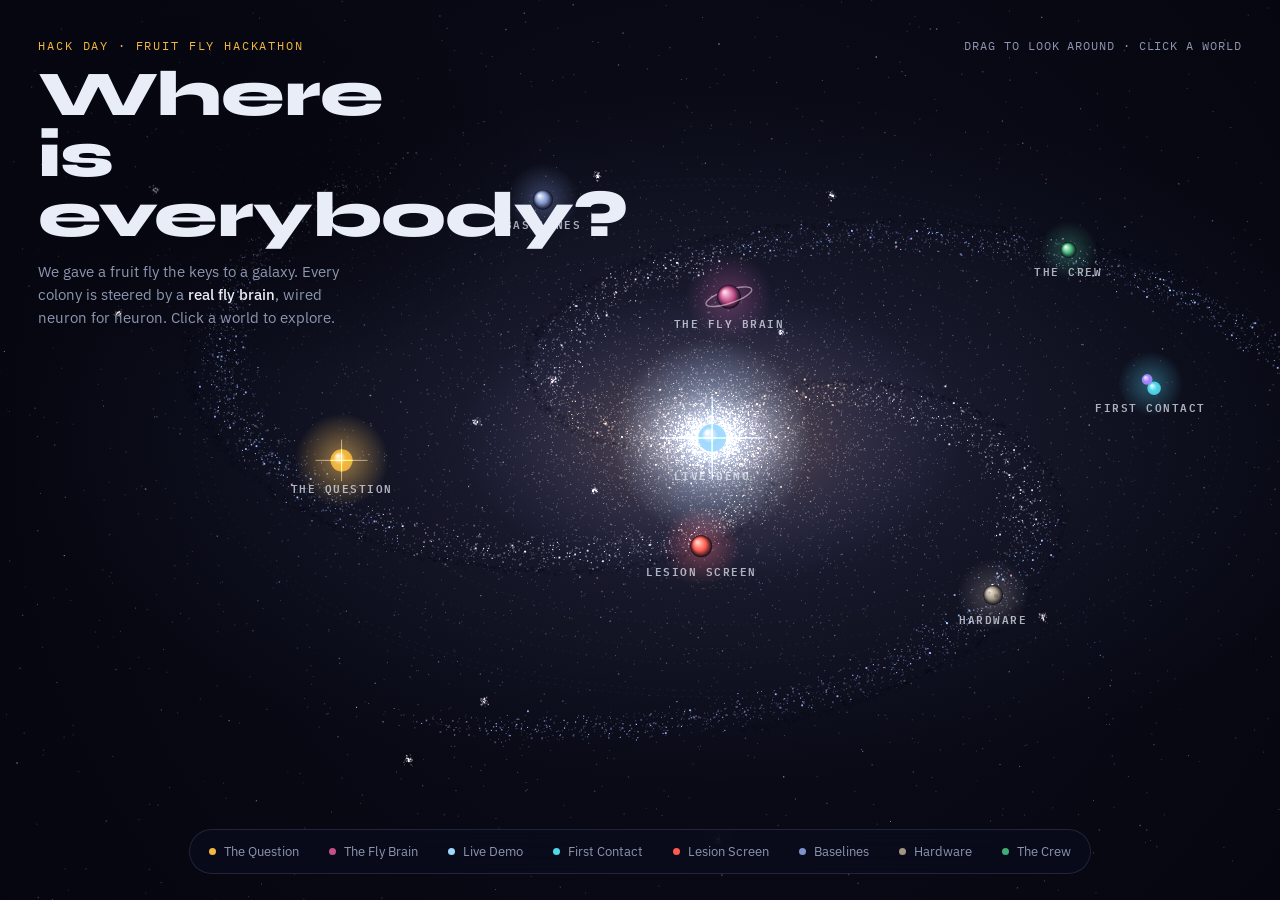
==== viz/index.html @ 5ce31911 "Add galaxy UI and backend server" ====
<!DOCTYPE html>
<html lang="en">
<head>
<meta charset="utf-8">
<meta name="viewport" content="width=device-width, initial-scale=1">
<title>Where Is Everybody?</title>
<link rel="preconnect" href="https://fonts.googleapis.com">
<link rel="preconnect" href="https://fonts.gstatic.com" crossorigin>
<link href="https://fonts.googleapis.com/css2?family=Syne:wght@600;700;800&family=IBM+Plex+Sans:wght@400;500;600&family=IBM+Plex+Mono:wght@400;500;600&display=swap" rel="stylesheet">
<style>
:root{
  /* Layout: a full-bleed spiral galaxy is the home screen; each project section is a world in it; clicking opens a side panel (the demo opens wide). Single dark theme by choice. */
  --void:#04050d;
  --ink:#e9edf8;
  --dim:#8d96b0;
  --line:rgba(160,176,226,.16);
  --panel:rgba(8,10,24,.9);
  --sugar:#f4b740;   /* sugar / MN9 / settle */
  --fwd:#4fd6e8;     /* DNp09 / expand */
  --bitter:#a585ff;  /* bitter / MDN / retreat */
  --loom:#ff5a4e;    /* looming / Giant Fiber / flee */
  --display:"Syne",system-ui,sans-serif;
  --body:"IBM Plex Sans",system-ui,-apple-system,"Segoe UI",sans-serif;
  --mono:"IBM Plex Mono",ui-monospace,SFMono-Regular,Menlo,monospace;
  color-scheme:dark;
}
*{box-sizing:border-box;margin:0;padding:0}
html,body{height:100%;background:var(--void);color:var(--ink);font-family:var(--body);overflow:hidden;-webkit-font-smoothing:antialiased}
button,input,select{font:inherit;color:inherit}
:focus-visible{outline:2px solid var(--fwd);outline-offset:2px}

#sky{position:fixed;inset:0;width:100%;height:100%;display:block}

.brand{position:fixed;left:clamp(16px,3vw,44px);top:clamp(16px,3vw,40px);max-width:430px;pointer-events:none;transition:opacity .4s;z-index:1}
.brand::before{content:"";position:absolute;inset:-60px -80px -50px -60px;background:radial-gradient(closest-side,rgba(4,5,13,.82),rgba(4,5,13,0));z-index:-1}
.eyebrow{font-family:var(--mono);font-size:11.5px;letter-spacing:.16em;text-transform:uppercase;color:var(--sugar)}
.brand h1{font-family:var(--display);font-weight:800;font-size:clamp(36px,5.2vw,64px);line-height:.94;letter-spacing:-.015em;margin:12px 0 14px;text-wrap:balance}
.brand p{color:var(--dim);font-size:15px;line-height:1.55;max-width:34ch}
.brand p b{color:var(--ink);font-weight:500}
body.panel-open .brand{opacity:0}

.dock{position:fixed;left:50%;bottom:clamp(12px,2.4vw,26px);transform:translateX(-50%);display:flex;gap:2px;padding:5px;background:rgba(10,12,30,.72);border:1px solid var(--line);border-radius:999px;backdrop-filter:blur(12px);-webkit-backdrop-filter:blur(12px);max-width:calc(100% - 32px);overflow-x:auto;scrollbar-width:none;z-index:5}
.dock button{background:none;border:0;border-radius:999px;padding:8px 14px;font-size:13px;color:var(--dim);white-space:nowrap;cursor:pointer;display:flex;align-items:center;gap:8px;transition:background .2s,color .2s}
.dock button:hover{color:var(--ink);background:rgba(255,255,255,.06)}
.dock button[aria-current="true"]{color:var(--void);background:var(--ink)}
.dock .dot{width:7px;height:7px;border-radius:50%;flex:none}

.tip{position:fixed;pointer-events:none;padding:8px 12px;border-radius:10px;background:rgba(8,10,24,.92);border:1px solid var(--line);font-size:13px;line-height:1.35;opacity:0;transform:translateY(4px);transition:opacity .15s,transform .15s;z-index:4;max-width:240px}
.tip.on{opacity:1;transform:none}
.tip b{display:block;font-family:var(--display);font-size:15px;font-weight:700;margin-bottom:2px}
.tip span{color:var(--dim)}

.hint{position:fixed;right:clamp(16px,3vw,44px);top:clamp(20px,3vw,44px);font-family:var(--mono);font-size:11.5px;color:var(--dim);letter-spacing:.08em;text-transform:uppercase;pointer-events:none;transition:opacity .4s}
body.panel-open .hint{opacity:0}

/* ---------- panel ---------- */
.panel{position:fixed;top:0;right:0;height:100%;width:min(480px,100%);background:var(--panel);backdrop-filter:blur(16px);-webkit-backdrop-filter:blur(16px);border-left:1px solid var(--line);transform:translateX(102%);transition:transform .5s cubic-bezier(.2,.8,.2,1),width .5s cubic-bezier(.2,.8,.2,1);overflow-y:auto;z-index:6;visibility:hidden}
.panel.open{transform:none;visibility:visible}
.panel.wide{width:min(1240px,100%);background:rgba(6,8,20,.97)}
.panel-inner{padding:28px clamp(18px,3vw,36px) 120px;display:flex;flex-direction:column;gap:22px}
.panel-top{display:flex;justify-content:space-between;align-items:center;gap:12px;position:sticky;top:0;margin:-28px calc(-1*clamp(18px,3vw,36px)) 0;padding:16px clamp(18px,3vw,36px);background:inherit;z-index:2}
.crumb{font-family:var(--mono);font-size:11.5px;letter-spacing:.14em;text-transform:uppercase;color:var(--dim)}
.crumb i{font-style:normal;color:var(--ink)}
.icon-btn{width:36px;height:36px;border-radius:50%;border:1px solid var(--line);background:rgba(255,255,255,.03);cursor:pointer;display:grid;place-items:center;font-size:18px;line-height:1;color:var(--dim)}
.icon-btn:hover{color:var(--ink);border-color:rgba(255,255,255,.35)}

section[data-id]{display:none;flex-direction:column;gap:20px}
section[data-id].on{display:flex}
section h2{font-family:var(--display);font-weight:800;font-size:clamp(28px,3vw,38px);line-height:1;letter-spacing:-.01em;text-wrap:balance}
section h3{font-family:var(--mono);font-size:11.5px;font-weight:600;letter-spacing:.14em;text-transform:uppercase;color:var(--dim)}
section p{font-size:15px;line-height:1.62;color:#c9cfe0;max-width:62ch}
section p strong{color:var(--ink);font-weight:600}
.lede{font-size:17px!important;color:var(--ink)!important}
.block{display:flex;flex-direction:column;gap:10px}

.pitch{border-left:2px solid var(--sugar);padding:4px 0 4px 16px;font-family:var(--display);font-size:20px;font-weight:700;line-height:1.25;text-wrap:balance}

.qs{display:grid;gap:10px}
.q{display:grid;grid-template-columns:auto 1fr;gap:4px 14px;padding:14px 16px;border:1px solid var(--line);border-radius:14px;background:rgba(255,255,255,.02)}
.q .n{font-family:var(--mono);font-size:12px;color:var(--sugar);grid-row:span 2;padding-top:2px}
.q b{font-weight:600;font-size:15px}
.q span{color:var(--dim);font-size:14px;line-height:1.5}

.stats{display:grid;grid-template-columns:repeat(3,1fr);gap:10px}
.stat{padding:14px;border:1px solid var(--line);border-radius:14px}
.stat b{display:block;font-family:var(--display);font-size:26px;font-weight:700;font-variant-numeric:tabular-nums}
.stat span{font-size:12.5px;color:var(--dim);line-height:1.35;display:block;margin-top:4px}

.map{display:grid;gap:8px}
.map-row{display:grid;grid-template-columns:110px 18px 1fr;align-items:center;gap:10px;padding:10px 12px;border-radius:12px;background:rgba(255,255,255,.025)}
.tag{font-family:var(--mono);font-size:12.5px;font-weight:600;display:flex;align-items:center;gap:8px}
.tag::before{content:"";width:8px;height:8px;border-radius:50%;background:currentColor;box-shadow:0 0 10px currentColor}
.arrow{color:var(--dim);font-family:var(--mono)}
.map-row span:last-child{font-size:14px;color:#c9cfe0;line-height:1.4}
.c-sugar{color:var(--sugar)}.c-fwd{color:var(--fwd)}.c-bitter{color:var(--bitter)}.c-loom{color:var(--loom)}

.params{display:grid;grid-template-columns:repeat(2,1fr);gap:1px;background:var(--line);border:1px solid var(--line);border-radius:12px;overflow:hidden}
.params div{background:var(--void);padding:9px 12px;display:flex;justify-content:space-between;gap:10px;font-size:13px}
.params dt,.params span{color:var(--dim)}
.params b{font-family:var(--mono);font-weight:500;font-variant-numeric:tabular-nums}

.checks{display:grid;gap:6px;list-style:none}
.checks li{display:flex;justify-content:space-between;align-items:center;gap:12px;padding:10px 12px;border:1px solid var(--line);border-radius:10px;font-size:14px}
.pill{font-family:var(--mono);font-size:11px;letter-spacing:.06em;text-transform:uppercase;padding:3px 9px;border-radius:999px;border:1px dashed rgba(255,255,255,.25);color:var(--dim);white-space:nowrap}
.pill.solid{border-style:solid}
.pill.pass{border-style:solid;border-color:rgba(127,227,165,.55);color:#8ff0b4;background:rgba(127,227,165,.08)}
.pill.fail{border-style:solid;border-color:rgba(255,90,78,.6);color:#ff8a80;background:rgba(255,90,78,.08)}
.checks li > div{display:flex;flex-direction:column;gap:2px}
.checks li small{color:var(--dim);font-family:var(--mono);font-size:11.5px}
.small-note{font-size:12.5px!important;color:var(--dim)!important;line-height:1.5!important}
.conn{position:fixed;left:clamp(16px,3vw,44px);bottom:clamp(16px,2.4vw,30px);z-index:7;font-family:var(--mono);font-size:11px;letter-spacing:.08em;text-transform:uppercase;padding:6px 11px;border-radius:999px;border:1px solid rgba(127,227,165,.45);color:#8ff0b4;background:rgba(8,10,24,.85);display:none;align-items:center;gap:7px}
.conn::before{content:"";width:7px;height:7px;border-radius:50%;background:#8ff0b4;box-shadow:0 0 8px #8ff0b4}
.conn.on{display:flex}
@media (max-width:860px){.conn{bottom:auto;top:12px}}
.real-fly{display:grid;gap:12px}
.slider{display:grid;grid-template-columns:76px 1fr 42px;align-items:center;gap:10px;font-size:13px;color:var(--dim)}
.slider input{width:100%;accent-color:var(--c)}
.slider b{font-family:var(--mono);font-weight:500;color:var(--ink);text-align:right;font-size:12px}
.check-row{display:flex;align-items:center;gap:8px;font-size:13.5px;color:#c9cfe0}
.check-row input{accent-color:var(--loom);width:16px;height:16px}
.fly-out{display:grid;gap:8px}
.offline{opacity:.55}
.offline .btn{pointer-events:none}

.steps{display:grid;gap:8px;counter-reset:s;list-style:none}
.steps li{counter-increment:s;display:grid;grid-template-columns:28px 1fr;gap:10px;font-size:14.5px;line-height:1.5;color:#c9cfe0}
.steps li::before{content:counter(s,decimal-leading-zero);font-family:var(--mono);font-size:12px;color:var(--dim);padding-top:2px}

.outcomes{display:grid;grid-template-columns:repeat(2,1fr);gap:8px}
.outcome{padding:14px;border-radius:12px;border:1px dashed var(--line);display:flex;flex-direction:column;gap:6px}
.outcome b{font-size:14.5px;font-weight:600}
.outcome span{font-size:13px;color:var(--dim);line-height:1.45}
.outcome em{font-style:normal;font-family:var(--mono);font-size:11px;color:var(--dim);letter-spacing:.06em;text-transform:uppercase;margin-top:auto}

.loop svg{width:100%;height:auto;display:block}

.rank{list-style:none;display:grid;gap:5px}
.rank li{display:grid;grid-template-columns:26px 1fr 90px;align-items:center;gap:10px;font-size:13px;color:var(--dim)}
.rank li span:first-child{font-family:var(--mono);font-variant-numeric:tabular-nums}
.rank .bar{height:8px;border-radius:4px;border:1px dashed rgba(255,255,255,.18)}

.chips{display:flex;flex-wrap:wrap;gap:6px}
.chip{font-size:13px;padding:6px 11px;border-radius:999px;border:1px solid var(--line);background:rgba(255,255,255,.03)}

.ladder{display:grid;gap:6px}
.rung{display:grid;grid-template-columns:auto 1fr auto;gap:12px;align-items:center;padding:12px 14px;border-radius:12px;border:1px solid var(--line)}
.rung:first-child{border-color:rgba(244,183,64,.5);background:rgba(244,183,64,.06)}
.rung .n{font-family:var(--mono);font-size:12px;color:var(--dim)}
.rung b{font-weight:600;font-size:14.5px;display:block}
.rung small{color:var(--dim);font-size:13px}

.console{border:1px solid var(--line);border-radius:16px;padding:18px;display:grid;gap:16px;background:linear-gradient(180deg,rgba(255,255,255,.03),transparent)}
.leds{display:grid;grid-template-columns:repeat(4,1fr);gap:8px}
.led{display:flex;flex-direction:column;align-items:center;gap:8px;font-family:var(--mono);font-size:11.5px;color:var(--dim)}
.led i{width:22px;height:22px;border-radius:50%;background:#1a1d2e;border:1px solid rgba(255,255,255,.12);transition:background .15s,box-shadow .15s}
.led.on i{background:var(--c);box-shadow:0 0 18px var(--c),0 0 4px var(--c)}
.meter{display:grid;grid-template-columns:76px 1fr 42px;align-items:center;gap:10px;font-size:13px;color:var(--dim)}
.meter .track{height:6px;border-radius:3px;background:rgba(255,255,255,.07);overflow:hidden}
.meter .fill{height:100%;width:0;border-radius:3px;background:var(--c);transition:width .25s}
.meter b{font-family:var(--mono);font-weight:500;color:var(--ink);text-align:right;font-variant-numeric:tabular-nums;font-size:12px}
.btn{border:1px solid rgba(255,255,255,.22);background:rgba(255,255,255,.05);border-radius:999px;padding:9px 16px;font-size:13.5px;cursor:pointer;display:inline-flex;align-items:center;gap:8px;white-space:nowrap}
.btn:hover{background:rgba(255,255,255,.1)}
.btn.primary{background:var(--ink);color:var(--void);border-color:var(--ink);font-weight:600}
.btn.primary:hover{background:#fff}

.team{display:grid;grid-template-columns:repeat(2,1fr);gap:8px}
.member{padding:14px;border:1px solid var(--line);border-radius:14px;display:flex;flex-direction:column;gap:4px}
.member b{font-family:var(--display);font-size:17px;font-weight:700}
.member span{font-size:13px;color:var(--dim)}

.tour{display:flex;justify-content:space-between;gap:10px;padding-top:10px;border-top:1px solid var(--line)}

/* ---------- demo ---------- */
.demo-head{display:flex;justify-content:space-between;align-items:flex-end;gap:16px;flex-wrap:wrap}
.status{display:flex;gap:10px;align-items:flex-start;padding:11px 14px;border-radius:12px;border:1px dashed rgba(244,183,64,.45);background:rgba(244,183,64,.05);font-size:13.5px;line-height:1.5;color:#d8dcea;max-width:640px}
.status.real{border:1px solid rgba(79,214,232,.45);background:rgba(79,214,232,.06)}
.status b{color:var(--ink);font-weight:600}
.controls{display:flex;flex-wrap:wrap;gap:8px;align-items:center}
.controls select{background:rgba(255,255,255,.05);border:1px solid rgba(255,255,255,.22);border-radius:999px;padding:8px 12px;font-size:13px}
.controls select option{background:#0b0d1e}
.file-btn{position:relative;overflow:hidden}
.file-btn input{position:absolute;inset:0;opacity:0;cursor:pointer}
.timeline{display:grid;grid-template-columns:1fr auto;gap:14px;align-items:center}
.timeline input[type=range]{width:100%;accent-color:var(--sugar)}
.epoch{font-family:var(--mono);font-size:13px;color:var(--dim);font-variant-numeric:tabular-nums;white-space:nowrap}
.epoch b{color:var(--ink);font-weight:500}
.gal-grid{display:grid;grid-template-columns:repeat(var(--cols,3),1fr);gap:12px}
.gal{border:1px solid var(--line);border-radius:16px;overflow:hidden;background:radial-gradient(circle at 50% 50%,rgba(40,48,90,.35),rgba(4,5,13,0) 70%),#05060f;display:flex;flex-direction:column}
.gal canvas{width:100%;aspect-ratio:1;display:block;cursor:crosshair}
.gal-cap{display:flex;justify-content:space-between;align-items:baseline;gap:8px;padding:10px 14px;border-top:1px solid var(--line)}
.gal-cap b{font-family:var(--display);font-size:16px;font-weight:700;display:flex;align-items:center;gap:8px}
.gal-cap b i{width:9px;height:9px;border-radius:50%;display:inline-block}
.gal-cap small{display:block;color:var(--dim);font-size:12px;margin-top:2px}
.gal-cap .count{font-family:var(--mono);font-size:20px;font-variant-numeric:tabular-nums;text-align:right;line-height:1}
.gal-cap .count small{font-size:10.5px;letter-spacing:.08em;text-transform:uppercase}
.legend{display:flex;flex-wrap:wrap;gap:14px;font-size:12.5px;color:var(--dim)}
.legend span{display:flex;align-items:center;gap:6px}
.legend i{width:9px;height:9px;border-radius:50%;background:var(--c);box-shadow:0 0 8px var(--c)}
.legend i.ring{background:none;border:1.5px solid var(--loom);box-shadow:none}
.demo-bottom{display:grid;grid-template-columns:1.6fr 1fr;gap:12px}
.card{border:1px solid var(--line);border-radius:16px;padding:16px;display:flex;flex-direction:column;gap:12px;min-width:0}
.card-head{display:flex;justify-content:space-between;align-items:baseline;gap:10px}
#popChart{width:100%;height:220px;display:block}
.readout{display:grid;gap:10px}
.readout .who{display:flex;justify-content:space-between;align-items:center;gap:10px}
.readout .who b{font-family:var(--display);font-size:17px;font-weight:700}
.readout .who small{display:block;color:var(--dim);font-size:12.5px;margin-top:2px}
.readout .sub{font-family:var(--mono);font-size:10.5px;letter-spacing:.12em;text-transform:uppercase;color:var(--dim);margin-top:4px}
.empty{color:var(--dim);font-size:14px;line-height:1.5}
.act{font-family:var(--mono);font-size:11px;letter-spacing:.08em;text-transform:uppercase;padding:4px 10px;border-radius:999px;color:var(--void);font-weight:600;background:var(--c)}
.schema{font-family:var(--mono);font-size:12px;line-height:1.55;background:#03040b;border:1px solid var(--line);border-radius:12px;padding:14px;overflow-x:auto;color:#b9c0d6;white-space:pre}
details summary{cursor:pointer;font-size:14px;color:var(--dim);list-style:none;display:flex;align-items:center;gap:8px}
details summary::before{content:"+";font-family:var(--mono);width:16px;color:var(--sugar)}
details[open] summary::before{content:"−"}
details > div{margin-top:12px;display:grid;gap:10px}

@media (max-width:860px){
  .gal-grid{grid-template-columns:1fr}
  .demo-bottom{grid-template-columns:1fr}
  .hint{display:none}
}
@media (max-width:480px){
  .stats{grid-template-columns:1fr 1fr}
  .outcomes,.team,.params{grid-template-columns:1fr}
  .map-row{grid-template-columns:92px 14px 1fr}
}
@media (prefers-reduced-motion:reduce){
  .panel,.brand,.tip{transition:none}
}
</style>
</head>
<body>
<canvas id="sky" aria-hidden="true"></canvas>

<header class="brand">
  <div class="eyebrow">Hack Day · Fruit Fly Hackathon</div>
  <h1>Where is everybody?</h1>
  <p>We gave a fruit fly the keys to a galaxy. Every colony is steered by a <b>real fly brain</b>, wired neuron for neuron. Click a world to explore.</p>
</header>
<div class="hint">Drag to look around · Click a world</div>

<nav class="dock" id="dock" aria-label="Project sections"></nav>
<div class="tip" id="tip" role="status" aria-live="polite"></div>
<div class="conn" id="conn" role="status">Live backend</div>

<aside class="panel" id="panel" aria-label="Section details">
  <div class="panel-inner">
    <div class="panel-top">
      <div class="crumb" id="crumb">Galaxy / <i>Section</i></div>
      <button class="icon-btn" id="closeBtn" aria-label="Close and return to the galaxy">×</button>
    </div>

    <!-- THE QUESTION -->
    <section data-id="question">
      <h2>The galaxy should be full. It's silent.</h2>
      <p class="lede">The Milky Way is old and big enough that someone should have spread across it by now. We see no one. That gap is the Fermi paradox.</p>
      <p>We fill a simulated galaxy with colonies and give every one of them the same decision maker: a fruit fly brain from the <strong>FlyWire connectome</strong>. Planets taste good or bad, dying stars loom, and the fly's own wiring decides whether to settle, expand, pull back or flee.</p>
      <div class="pitch">“We coupled real fly connectomes across a galaxy and found which neurons decide whether it goes quiet.”</div>
      <div class="block">
        <h3>Three questions we test</h3>
        <div class="qs">
          <div class="q"><span class="n">01</span><b>Dark forest</b><span>When two fly brains meet, do they settle into peace, or learn to hide and run?</span></div>
          <div class="q"><span class="n">02</span><b>Fear vs. greed</b><span>Normal, fearless and always-hungry flies run three galaxies side by side. Which one fills with life?</span></div>
          <div class="q"><span class="n">03</span><b>Real vs. shuffled wiring</b><span>Does a brain shaped by evolution spread life better than the same neurons rewired at random?</span></div>
        </div>
      </div>
    </section>

    <!-- THE BRAIN -->
    <section data-id="brain">
      <h2>One fly brain steers every colony</h2>
      <p class="lede">Shiu's spiking model of the whole adult fly brain, ported to PyTorch so thousands of brains run at once on GPUs.</p>
      <div class="stats">
        <div class="stat"><b>~138k</b><span>neurons</span></div>
        <div class="stat"><b>~15M</b><span>connections, signs from Shiu's file</span></div>
        <div class="stat"><b>100–200</b><span>ms of brain time per decision</span></div>
      </div>
      <div class="block">
        <h3>What a colony senses</h3>
        <div class="map">
          <div class="map-row"><span class="tag c-sugar">Sugar</span><span class="arrow">→</span><span>A habitable world: water, energy, resources</span></div>
          <div class="map-row"><span class="tag c-bitter">Bitter</span><span class="arrow">→</span><span>Hostile conditions: radiation, cold, long travel</span></div>
          <div class="map-row"><span class="tag c-loom">Looming</span><span class="arrow">→</span><span>A threat getting closer, driven by 1 / time until the event</span></div>
        </div>
      </div>
      <div class="block">
        <h3>What it decides</h3>
        <div class="map">
          <div class="map-row"><span class="tag c-sugar">MN9</span><span class="arrow">→</span><span>Settle and grow. Firing rate sets the growth rate.</span></div>
          <div class="map-row"><span class="tag c-fwd">DNp09</span><span class="arrow">→</span><span>Walk forward: send colony ships onward</span></div>
          <div class="map-row"><span class="tag c-bitter">MDN</span><span class="arrow">→</span><span>Walk backward: pull back and consolidate</span></div>
          <div class="map-row"><span class="tag c-loom">Giant Fiber</span><span class="arrow">→</span><span>Any spike abandons the system. Overrides everything.</span></div>
        </div>
      </div>
      <div class="block">
        <h3>Model settings (Shiu LIF)</h3>
        <dl class="params">
          <div><dt>Resting potential</dt><b>−52 mV</b></div>
          <div><dt>Threshold</dt><b>−45 mV</b></div>
          <div><dt>Membrane τ</dt><b>20 ms</b></div>
          <div><dt>Synapse τ</dt><b>5 ms</b></div>
          <div><dt>Refractory</dt><b>2.2 ms</b></div>
          <div><dt>Delay</dt><b>1.8 ms</b></div>
          <div><dt>Weight per synapse</dt><b>0.275 mV</b></div>
          <div><dt>Time step</dt><b>0.1 ms</b></div>
        </dl>
      </div>
      <div class="block">
        <h3>Sanity checks</h3>
        <ul class="checks" id="checks"></ul>
        <p class="small-note" id="sanityMeta"></p>
      </div>
    </section>

    <!-- DEMO -->
    <section data-id="demo">
      <div class="demo-head">
        <div class="block" style="gap:8px">
          <h2>Three galaxies, one seed</h2>
          <p style="margin:0">Same stars, same supernova schedule. Only the brain differs. Click any colony to see what its fly sensed and decided.</p>
        </div>
        <div class="controls">
          <button class="btn primary" id="playBtn" aria-label="Pause playback">❚❚ Pause</button>
          <button class="btn" id="seedBtn">New seed</button>
          <label class="sr" for="speedSel" style="position:absolute;left:-9999px">Playback speed</label>
          <select id="speedSel">
            <option value="8">0.5× speed</option>
            <option value="16" selected>1× speed</option>
            <option value="32">2× speed</option>
            <option value="64">4× speed</option>
          </select>
          <span class="btn file-btn">Load sim frames (.json)<input type="file" id="fileIn" accept=".json,application/json" aria-label="Load simulation frames JSON file"></span>
        </div>
      </div>
      <div class="status" id="status"></div>
      <div class="timeline">
        <input type="range" id="scrub" min="0" max="0" value="0" aria-label="Epoch">
        <div class="epoch">Epoch <b id="epochNow">0</b> / <span id="epochMax">0</span></div>
      </div>
      <div class="gal-grid" id="galGrid"></div>
      <div class="legend">
        <span><i style="--c:var(--sugar)"></i>Settling (MN9)</span>
        <span><i style="--c:var(--fwd)"></i>Expanding (DNp09)</span>
        <span><i style="--c:var(--bitter)"></i>Pulling back (MDN)</span>
        <span><i style="--c:var(--loom)"></i>Fleeing (Giant Fiber)</span>
        <span><i class="ring"></i>Supernova</span>
        <span><i style="--c:#e9edf8;width:4px;height:4px"></i>Colony ship</span>
      </div>
      <div class="demo-bottom">
        <div class="card">
          <div class="card-head"><h3>Living colonies over time</h3><span class="epoch" id="chartNote"></span></div>
          <canvas id="popChart" aria-label="Line chart of living colonies per galaxy over time"></canvas>
        </div>
        <div class="card">
          <div class="card-head"><h3>Selected colony's brain</h3></div>
          <div class="readout" id="readout"></div>
        </div>
      </div>
      <details>
        <summary>Frame file format for the sim team</summary>
        <div>
          <p>The viewer plays any JSON file in this shape. One entry in <code>galaxies</code> per brain variant; <code>inputs</code>, <code>rates</code> and <code>events</code> are optional.</p>
          <pre class="schema" id="schemaText"></pre>
          <div><button class="btn" id="copySchema">Copy format</button></div>
        </div>
      </details>
    </section>

    <!-- FIRST CONTACT -->
    <section data-id="contact">
      <h2>First contact: two fly brains meet</h2>
      <p class="lede">Colonies don't only react to stars. They react to each other, through the same circuits.</p>
      <div class="loop">
        <svg viewBox="0 0 420 190" role="img" aria-label="Encounter loop: colony A's DNp09 rate becomes looming for colony B, A's MN9 becomes mild sugar for B, and B's response feeds back to A.">
          <defs>
            <marker id="ah" viewBox="0 0 10 10" refX="8" refY="5" markerWidth="7" markerHeight="7" orient="auto"><path d="M0,0 L10,5 L0,10 z" fill="#8d96b0"/></marker>
          </defs>
          <circle cx="70" cy="95" r="42" fill="rgba(79,214,232,.08)" stroke="#4fd6e8"/>
          <text x="70" y="91" text-anchor="middle" fill="#e9edf8" font-family="Syne, sans-serif" font-weight="700" font-size="22">A</text>
          <text x="70" y="112" text-anchor="middle" fill="#8d96b0" font-family="IBM Plex Mono, monospace" font-size="10">fly brain</text>
          <circle cx="350" cy="95" r="42" fill="rgba(165,133,255,.08)" stroke="#a585ff"/>
          <text x="350" y="91" text-anchor="middle" fill="#e9edf8" font-family="Syne, sans-serif" font-weight="700" font-size="22">B</text>
          <text x="350" y="112" text-anchor="middle" fill="#8d96b0" font-family="IBM Plex Mono, monospace" font-size="10">fly brain</text>
          <path d="M112,72 C180,30 240,30 308,72" fill="none" stroke="#8d96b0" marker-end="url(#ah)"/>
          <text x="210" y="30" text-anchor="middle" fill="#ff5a4e" font-family="IBM Plex Mono, monospace" font-size="11">A's DNp09 → looming for B</text>
          <text x="210" y="46" text-anchor="middle" fill="#f4b740" font-family="IBM Plex Mono, monospace" font-size="11">A's MN9 → mild sugar for B</text>
          <path d="M308,118 C240,160 180,160 112,118" fill="none" stroke="#8d96b0" marker-end="url(#ah)"/>
          <text x="210" y="178" text-anchor="middle" fill="#8d96b0" font-family="IBM Plex Mono, monospace" font-size="11">B responds the same way · up to 3 rounds</text>
        </svg>
      </div>
      <ol class="steps">
        <li>Colonies come within range and the encounter starts.</li>
        <li>A advancing looks like something looming to B. A settling nearby tastes like a trade opportunity.</li>
        <li>B's brain answers, and that answer becomes A's input. Each round resets to rest and carries “they advanced last round” as memory.</li>
      </ol>
      <div class="block">
        <h3>Possible outcomes</h3>
        <div class="outcomes">
          <div class="outcome"><b>Coexist</b><span>Both keep settling. Neighbors as trade partners.</span><em>Awaiting run</em></div>
          <div class="outcome"><b>One side retreats</b><span>MDN wins on one side and it pulls back.</span><em>Awaiting run</em></div>
          <div class="outcome"><b>Mutual flight</b><span>Both Giant Fibers fire. The dark forest, from wiring alone.</span><em>Awaiting run</em></div>
          <div class="outcome"><b>Escalation</b><span>Both keep advancing into each other.</span><em>Awaiting run</em></div>
        </div>
      </div>
    </section>

    <!-- LESIONS -->
    <section data-id="lesions">
      <h2>Which neurons decide whether a galaxy goes quiet?</h2>
      <p class="lede">The lesion lab at galactic scale: silence one cell type at a time and see what changes.</p>
      <p>We take every cell type within about 3 synaptic hops of the sugar, bitter and looming inputs and the four output neurons, a few hundred in all. Each one is silenced in turn, run through the same set of galaxies, and ranked by how much it changes the final count of living civilizations.</p>
      <div class="block">
        <h3>Brain variants</h3>
        <div class="chips">
          <span class="chip">Intact (reference)</span>
          <span class="chip">Giant Fiber off</span>
          <span class="chip">MDN off</span>
          <span class="chip">Both off</span>
          <span class="chip">Bitter-blind</span>
          <span class="chip">Interneurons 50 / 20 / 5%</span>
          <span class="chip">Shuffled wiring</span>
        </div>
        <p style="font-size:13.5px;color:var(--dim)">Inputs and outputs are never removed. Brain size stands for decision-making capacity, not population.</p>
      </div>
      <div class="block">
        <h3>Top 10 cell types by effect on survival</h3>
        <ol class="rank" id="rank"></ol>
      </div>
    </section>

    <!-- BASELINES -->
    <section data-id="baselines">
      <h2>Does the fly actually matter?</h2>
      <p class="lede">The fly is a strange fixed filter, not an optimizer. So we compare it against simpler deciders on identical galaxies.</p>
      <div class="ladder">
        <div class="rung"><span class="n">01</span><div><b>Intact fly brain</b><small>The real connectome</small></div><span class="pill">Awaiting run</span></div>
        <div class="rung"><span class="n">02</span><div><b>Hand-written rule</b><small>Same thresholds, no brain</small></div><span class="pill">Awaiting run</span></div>
        <div class="rung"><span class="n">03</span><div><b>Small neural net</b><small>Fitted to the fly's own responses</small></div><span class="pill">Awaiting run</span></div>
        <div class="rung"><span class="n">04</span><div><b>Shuffled wiring</b><small>Same connection counts, rewired at random</small></div><span class="pill">Awaiting run</span></div>
      </div>
      <div class="block">
        <h3>Keeping it fair</h3>
        <ol class="steps">
          <li>Every variant gets the same star map and supernova schedule.</li>
          <li>100+ galaxy seeds per variant, reported with error bars.</li>
          <li>Sense-mapping gains swept ±50%. We only claim what survives the sweep.</li>
          <li>Where the fly simply matches the hand rule, we say so.</li>
        </ol>
      </div>
    </section>

    <!-- HARDWARE -->
    <section data-id="hardware">
      <h2>Wave a hand. The fly flees.</h2>
      <p class="lede">An Arduino UNO Q turns real-world motion into looming input for the same brain that runs the galaxy.</p>
      <div class="console" aria-label="Console preview">
        <div class="leds" id="leds">
          <div class="led" data-n="MN9" style="--c:var(--sugar)"><i></i>MN9</div>
          <div class="led" data-n="DNp09" style="--c:var(--fwd)"><i></i>DNp09</div>
          <div class="led" data-n="MDN" style="--c:var(--bitter)"><i></i>MDN</div>
          <div class="led" data-n="GF" style="--c:var(--loom)"><i></i>Giant Fiber</div>
        </div>
        <div class="meter" style="--c:var(--loom)"><span>Looming</span><div class="track"><div class="fill" id="loomFill"></div></div><b id="loomVal">0.00</b></div>
        <div><button class="btn primary" id="waveBtn">Simulate a hand wave</button></div>
        <p style="font-size:12.5px;color:var(--dim);margin:0">Preview only. On the real board, a distance sensor provides the looming signal.</p>
      </div>
      <div class="block">
        <h3>Ask the real fly</h3>
        <div class="console real-fly offline" id="realFly">
          <p class="small-note" id="realFlyNote">Runs the actual connectome. Start the backend on a laptop with <code>python -m viz.server</code> and open the page from it to use this.</p>
          <div class="slider" style="--c:var(--sugar)"><label for="inSugar">Sugar</label><input type="range" id="inSugar" min="0" max="1" step="0.05" value="1"><b id="vSugar">1.00</b></div>
          <div class="slider" style="--c:var(--bitter)"><label for="inBitter">Bitter</label><input type="range" id="inBitter" min="0" max="1" step="0.05" value="0"><b id="vBitter">0.00</b></div>
          <div class="slider" style="--c:var(--loom)"><label for="inLoom">Looming</label><input type="range" id="inLoom" min="0" max="1" step="0.05" value="0"><b id="vLoom">0.00</b></div>
          <label class="check-row"><input type="checkbox" id="silGF"> Silence the Giant Fiber</label>
          <div><button class="btn primary" id="runFly">Run the fly brain</button></div>
          <div class="fly-out" id="flyOut"></div>
        </div>
      </div>
      <ol class="steps">
        <li>A distance sensor on the Qwiic port reads a hand moving toward it as looming.</li>
        <li>The fly runs on a laptop or server, or as a pruned brain on the board itself.</li>
        <li>LEDs show MN9, DNp09, MDN and the Giant Fiber. A spike flashes, and the colonies on screen flee.</li>
      </ol>
    </section>

    <!-- TEAM -->
    <section data-id="team">
      <h2>The crew</h2>
      <p class="lede">Built in one day at Hack Day.</p>
      <div class="team">
        <div class="member"><b>Srajan</b></div>
        <div class="member"><b>Vihan</b></div>
        <div class="member"><b>Sampath</b></div>
        <div class="member"><b>Ady</b></div>
      </div>
      <div class="block">
        <h3>Built on</h3>
        <div class="chips">
          <span class="chip">FlyWire connectome</span>
          <span class="chip">Shiu et al. LIF model</span>
          <span class="chip">PyTorch</span>
          <span class="chip">Modal GPUs</span>
          <span class="chip">Arduino UNO Q</span>
        </div>
      </div>
    </section>

    <div class="tour">
      <button class="btn" id="prevBtn">← Prev</button>
      <button class="btn" id="nextBtn">Next →</button>
    </div>
  </div>
</aside>

<script>
(() => {
const $ = s => document.querySelector(s);
const reduce = matchMedia('(prefers-reduced-motion: reduce)').matches;
const css = n => getComputedStyle(document.documentElement).getPropertyValue(n).trim();
const hexA = (h, a) => { const n = parseInt(h.slice(1), 16); return `rgba(${n>>16&255},${n>>8&255},${n&255},${a})`; };

/* ---------------- places ---------------- */
const PLACES = [
  {id:'question', label:'The Question',  blurb:'Why is the galaxy so quiet?',      r:.62, a:2.4,  size:13, kind:'star',   c:['#fff6dc','#f4b740']},
  {id:'brain',    label:'The Fly Brain', blurb:'138k neurons behind every choice', r:.47, a:4.15, size:12, kind:'ring',   c:['#ffd6ea','#c4508a']},
  {id:'demo',     label:'Live Demo',     blurb:'Three galaxies, one seed',         r:0,   a:0,    size:20, kind:'core',   c:['#ffffff','#9fd8ff']},
  {id:'contact',  label:'First Contact', blurb:'Two fly brains meet',              r:.75, a:5.42, size:9,  kind:'binary', c:['#dcfbff','#4fd6e8']},
  {id:'lesions',  label:'Lesion Screen', blurb:'Which neurons decide it',          r:.36, a:1.0,  size:11, kind:'planet', c:['#ffd3c8','#ff5a4e']},
  {id:'baselines',label:'Baselines',     blurb:'Does the fly matter?',             r:.84, a:3.75, size:10, kind:'planet', c:['#eef3ff','#7d93c9']},
  {id:'hardware', label:'Hardware',      blurb:'Wave a hand, the fly flees',       r:.70, a:.22,  size:10, kind:'moon',   c:['#f0eadf','#a39582']},
  {id:'team',     label:'The Crew',      blurb:'Who built this',                   r:.86, a:4.85, size:8,  kind:'planet', c:['#dcffe6','#3fae74']}
];
const ORDER = ['question','brain','demo','contact','lesions','baselines','hardware','team'];
const byId = Object.fromEntries(PLACES.map(p => [p.id, p]));

/* dock */
const dock = $('#dock');
ORDER.forEach(id => {
  const p = byId[id], b = document.createElement('button');
  b.innerHTML = `<span class="dot" style="background:${p.c[1]}"></span>${p.label}`;
  b.dataset.id = id;
  b.addEventListener('click', () => go(id));
  dock.appendChild(b);
});

/* ---------------- sky ---------------- */
const sky = $('#sky'), g = sky.getContext('2d');
let W = 0, H = 0, DPR = 1, S = 1;
const TILT = .5;
const cam = {x:-.1, y:.02, z:1, tx:-.1, ty:.02, tz:1};
const par = {x:0, y:0, tx:0, ty:0};
let rot = .6, drag = null;

function resize(){
  DPR = Math.min(devicePixelRatio || 1, 2);
  W = innerWidth; H = innerHeight;
  sky.width = W * DPR; sky.height = H * DPR;
  g.setTransform(DPR, 0, 0, DPR, 0, 0);
  S = Math.min(W * .98, H * 1.75) * .48;
  const home = W < 700 ? 0 : -.12;
  if (!current) { cam.tx = home; }
}
addEventListener('resize', resize);

/* particles in buckets for fast drawing */
const BUCKET_COLORS = [[255,214,160],[244,236,255],[160,188,255],[255,150,200]];
const SIN_T = Math.sqrt(1 - TILT*TILT);
const mk = fill => ({fill, x:[], y:[], z:[], s:[]});
const buckets = BUCKET_COLORS.flatMap(c => [.32,.85].map(a => mk(`rgba(${c},${a})`)));
/* diffuse disc (dim), halo (old, warm, very dim), globular clusters, dust (drawn dark) */
const discB = [mk('rgba(200,210,255,.3)'), mk('rgba(255,225,190,.34)'), mk('rgba(170,190,255,.5)')];
const haloB = [mk('rgba(255,214,170,.26)'), mk('rgba(230,225,255,.36)'), mk('rgba(255,236,200,.6)')];
const dustB = [mk('rgba(6,6,16,.13)')];
(function makeHaloAndDisc(){
  const rnd = Math.random, gauss = () => (rnd()+rnd()+rnd()-1.5)/1.5;
  /* exponential disc between the arms, thin in z */
  for (let i = 0; i < 6500; i++){
    const r = Math.min(1.25, -Math.log(1 - rnd()*.985)*.3 + .02), a = rnd()*Math.PI*2;
    const b = discB[r < .35 ? 1 : rnd() < .12 ? 2 : 0];
    b.x.push(r*Math.cos(a)); b.y.push(r*Math.sin(a)); b.z.push(gauss()*.025*(1.2 - r*.6)); b.s.push(rnd() < .1 ? 1.2 : .8);
  }
  /* dust lanes trailing the inner edge of each arm */
  for (let i = 0; i < 2600; i++){
    const arm = i % 3, t = Math.pow(rnd(), .7), r = .12 + t*.85;
    const a = arm*2*Math.PI/3 + r*3.3 - .2 + gauss()*.06;
    const b = dustB[0];
    b.x.push(r*Math.cos(a) + gauss()*.012); b.y.push(r*Math.sin(a) + gauss()*.012); b.z.push(0); b.s.push(1.4 + rnd()*1.6);
  }
  /* spherical stellar halo, denser toward the center */
  for (let i = 0; i < 3200; i++){
    const r = Math.min(1.7, .08 + Math.pow(rnd(), 1.8)*1.7);
    const u = rnd()*2 - 1, ph = rnd()*Math.PI*2, q = Math.sqrt(1 - u*u);
    const b = haloB[rnd() < .75 ? 0 : 1];
    b.x.push(r*q*Math.cos(ph)); b.y.push(r*q*Math.sin(ph)); b.z.push(r*u*.85); b.s.push(rnd() < .12 ? 1.3 : .9);
  }
  /* globular clusters orbiting in the halo */
  for (let k = 0; k < 16; k++){
    const r = .35 + rnd()*1.05, u = rnd()*2 - 1, ph = rnd()*Math.PI*2, q = Math.sqrt(1 - u*u);
    const cx = r*q*Math.cos(ph), cy = r*q*Math.sin(ph), cz = r*u*.85;
    for (let j = 0; j < 45; j++){
      const sp = .011*Math.abs(gauss()) + .002, uu = rnd()*2 - 1, pp = rnd()*Math.PI*2, qq = Math.sqrt(1 - uu*uu);
      const b = haloB[j < 12 ? 2 : 1];
      b.x.push(cx + sp*qq*Math.cos(pp)); b.y.push(cy + sp*qq*Math.sin(pp)); b.z.push(cz + sp*uu); b.s.push(j < 5 ? 1.4 : .9);
    }
  }
})();
(function makeGalaxy(){
  const rnd = Math.random, gauss = () => (rnd()+rnd()+rnd()-1.5)/1.5;
  const ARMS = 3;
  for (let i = 0; i < 5600; i++){
    const t = Math.pow(rnd(), .62), r = .04 + t * 1.02;
    const arm = i % ARMS;
    const a = arm * 2*Math.PI/ARMS + r * 3.3 + gauss() * (.42 - .22*t);
    const x = r*Math.cos(a) + gauss()*.025, y = r*Math.sin(a) + gauss()*.025;
    let ci = r < .3 ? 0 : r < .62 ? 1 : 2;
    if (rnd() < .035 && r > .25) ci = 3;
    const ai = rnd() < .22 ? 1 : 0;
    const b = buckets[ci*2+ai];
    b.x.push(x); b.y.push(y); b.z.push(gauss()*.012); b.s.push(rnd() < .08 ? 1.8 : rnd() < .5 ? 1.1 : .8);
  }
  /* bulge: a squashed sphere, so it rises above the disc */
  for (let i = 0; i < 2200; i++){
    const r = Math.abs(gauss()) * .22, u = rnd()*2 - 1, ph = rnd()*Math.PI*2, q = Math.sqrt(1 - u*u);
    const b = buckets[rnd() < .3 ? 1 : 0];
    b.x.push(r*q*Math.cos(ph)); b.y.push(r*q*Math.sin(ph)); b.z.push(r*u*.6); b.s.push(rnd() < .1 ? 1.6 : .9);
  }
})();
const bg = Array.from({length:260}, () => ({x:Math.random(), y:Math.random(), s:Math.random()*1.2+.3, p:Math.random()*6.28}));

function proj(x, y){
  const c = Math.cos(rot), s = Math.sin(rot);
  const X = x*c - y*s, Y = (x*s + y*c) * TILT;
  return [W/2 + (X - cam.x)*cam.z*S + par.x, H/2 + (Y - cam.y)*cam.z*S + par.y, X, Y];
}

function body(x, y, r, c, luminous){
  const gr = g.createRadialGradient(x - r*.35, y - r*.4, r*.08, x, y, r);
  gr.addColorStop(0, c[0]); gr.addColorStop(.55, c[1]);
  gr.addColorStop(1, luminous ? hexA(c[1], .9) : '#0b0b1a');
  g.fillStyle = gr; g.beginPath(); g.arc(x, y, r, 0, 6.2832); g.fill();
}
function spikes(x, y, len, col){
  g.strokeStyle = col; g.lineWidth = 1;
  g.beginPath(); g.moveTo(x-len, y); g.lineTo(x+len, y); g.moveTo(x, y-len*.8); g.lineTo(x, y+len*.8); g.stroke();
}

let hover = null, current = null, last = performance.now(), T = 0;

function drawSky(now){
  const dt = Math.min(.05, (now - last)/1000); last = now; T += dt;
  if (!reduce && !drag) rot += dt * .016;

  if (current && current.id !== 'demo'){
    const [, , X, Y] = proj(Math.cos(current.a)*current.r, Math.sin(current.a)*current.r);
    const panelW = Math.min(480, W);
    cam.tz = W < 700 ? 1.6 : 2.1;
    cam.tx = X + (W < 700 ? 0 : panelW/2/(cam.tz*S));
    cam.ty = Y + (W < 700 ? .18/cam.tz : 0);
  }
  const k = reduce ? 1 : 1 - Math.pow(.02, dt);
  cam.x += (cam.tx - cam.x)*k; cam.y += (cam.ty - cam.y)*k; cam.z += (cam.tz - cam.z)*k;
  par.x += (par.tx - par.x)*k*.6; par.y += (par.ty - par.y)*k*.6;

  g.globalCompositeOperation = 'source-over';
  g.fillStyle = '#04050d'; g.fillRect(0, 0, W, H);

  /* background stars */
  for (const s of bg){
    const tw = reduce ? .6 : .45 + .35*Math.sin(T*1.3 + s.p);
    g.fillStyle = `rgba(220,228,255,${tw*.7})`;
    g.fillRect(s.x*W + par.x*.2, s.y*H + par.y*.2, s.s, s.s);
  }

  g.globalCompositeOperation = 'lighter';
  /* core glow */
  const [cx, cy] = proj(0, 0);
  const cr = S*cam.z*.42;
  g.save(); g.translate(cx, cy); g.scale(1, TILT*1.15);
  let gr = g.createRadialGradient(0, 0, 0, 0, 0, cr);
  gr.addColorStop(0, 'rgba(255,226,190,.42)'); gr.addColorStop(.35, 'rgba(255,190,150,.12)'); gr.addColorStop(1, 'rgba(120,120,255,0)');
  g.fillStyle = gr; g.beginPath(); g.arc(0, 0, cr, 0, 6.2832); g.fill(); g.restore();

  /* galaxy particles */
  const c = Math.cos(rot), s = Math.sin(rot), sc = cam.z*S, ox = W/2 - cam.x*sc + par.x, oy = H/2 - cam.y*sc + par.y;
  const zs = Math.min(1.8, Math.pow(cam.z, .5));
  const drawSet = (set, sizeK) => {
    for (const b of set){
      g.fillStyle = b.fill;
      const xs = b.x, ys = b.y, zz = b.z, ss = b.s;
      for (let i = 0; i < xs.length; i++){
        const X = xs[i]*c - ys[i]*s, Y = (xs[i]*s + ys[i]*c)*TILT - zz[i]*SIN_T;
        const px = ox + X*sc, py = oy + Y*sc;
        if (px < -6 || py < -6 || px > W+6 || py > H+6) continue;
        const z = ss[i]*sizeK; g.fillRect(px, py, z, z);
      }
    }
  };

  /* faint halo glow, round because the halo is a sphere */
  gr = g.createRadialGradient(cx, cy, 0, cx, cy, sc*1.55);
  gr.addColorStop(0, 'rgba(150,140,210,.07)'); gr.addColorStop(.5, 'rgba(110,110,190,.035)'); gr.addColorStop(1, 'rgba(80,80,160,0)');
  g.fillStyle = gr; g.beginPath(); g.arc(cx, cy, sc*1.55, 0, 6.2832); g.fill();
  drawSet(haloB, zs);

  /* disc glow, flattened by the tilt */
  g.save(); g.translate(cx, cy); g.scale(1, TILT);
  gr = g.createRadialGradient(0, 0, 0, 0, 0, sc*1.15);
  gr.addColorStop(0, 'rgba(210,200,255,.14)'); gr.addColorStop(.45, 'rgba(150,165,240,.07)'); gr.addColorStop(1, 'rgba(120,140,230,0)');
  g.fillStyle = gr; g.beginPath(); g.arc(0, 0, sc*1.15, 0, 6.2832); g.fill(); g.restore();
  drawSet(discB, zs);

  /* dust lanes darken the disc, then the arms and bulge go on top */
  g.globalCompositeOperation = 'source-over';
  drawSet(dustB, Math.min(1.8, cam.z));
  g.globalCompositeOperation = 'lighter';
  drawSet(buckets, zs);

  /* orbits */
  g.globalCompositeOperation = 'source-over';
  g.setLineDash([2, 6]); g.lineWidth = 1;
  for (const p of PLACES){
    if (!p.r) continue;
    const on = hover === p || current === p;
    g.strokeStyle = on ? hexA(p.c[1], .5) : 'rgba(170,185,235,.08)';
    g.beginPath(); g.ellipse(cx, cy, p.r*sc, p.r*sc*TILT, 0, 0, 6.2832); g.stroke();
  }
  g.setLineDash([]);

  /* places */
  const ks = Math.pow(cam.z, .65);
  for (const p of PLACES){
    const [x, y] = proj(Math.cos(p.a)*p.r, Math.sin(p.a)*p.r);
    const on = hover === p || current === p;
    const r = p.size*ks*(on ? 1.18 : 1);
    p.sx = x; p.sy = y; p.sr = r;

    g.globalCompositeOperation = 'lighter';
    const halo = r*(p.kind === 'core' ? 5 : 3.6)*(on ? 1.25 : 1);
    gr = g.createRadialGradient(x, y, 0, x, y, halo);
    gr.addColorStop(0, hexA(p.c[1], p.kind === 'core' || p.kind === 'star' ? .55 : .35)); gr.addColorStop(1, hexA(p.c[1], 0));
    g.fillStyle = gr; g.beginPath(); g.arc(x, y, halo, 0, 6.2832); g.fill();
    g.globalCompositeOperation = 'source-over';

    if (p.kind === 'binary'){
      const ph = reduce ? .8 : T*.9, d = r*1.05;
      const ax = x + Math.cos(ph)*d, ay = y + Math.sin(ph)*d*.5, bx = x - Math.cos(ph)*d, by = y - Math.sin(ph)*d*.5;
      body(ax, ay, r*.75, p.c, true); body(bx, by, r*.6, ['#efe6ff','#a585ff'], true);
    } else if (p.kind === 'ring'){
      g.strokeStyle = hexA(p.c[0], .55); g.lineWidth = 1.4;
      g.beginPath(); g.ellipse(x, y, r*2, r*.55, -.32, Math.PI, 2*Math.PI); g.stroke();
      body(x, y, r, p.c, false);
      g.beginPath(); g.ellipse(x, y, r*2, r*.55, -.32, 0, Math.PI); g.stroke();
    } else if (p.kind === 'core'){
      body(x, y, r*.7, p.c, true);
      g.globalCompositeOperation = 'lighter';
      spikes(x, y, r*2.6, 'rgba(220,240,255,.45)');
      g.globalCompositeOperation = 'source-over';
    } else if (p.kind === 'star'){
      body(x, y, r*.85, p.c, true);
      g.globalCompositeOperation = 'lighter';
      spikes(x, y, r*2, 'rgba(255,230,180,.4)');
      g.globalCompositeOperation = 'source-over';
    } else {
      body(x, y, r, p.c, false);
      if (p.kind === 'moon'){
        g.fillStyle = 'rgba(0,0,0,.18)';
        g.beginPath(); g.arc(x + r*.3, y + r*.1, r*.22, 0, 6.28); g.arc(x - r*.35, y - r*.25, r*.14, 0, 6.28); g.fill();
      }
    }

    if (on){
      g.save(); g.translate(x, y); g.rotate(reduce ? 0 : T*.5);
      g.strokeStyle = hexA(p.c[0], .8); g.lineWidth = 1; g.setLineDash([3, 5]);
      g.beginPath(); g.arc(0, 0, r*2.1 + 6, 0, 6.2832); g.stroke(); g.restore(); g.setLineDash([]);
    }

    g.font = '600 10.5px "IBM Plex Mono", monospace';
    if ('letterSpacing' in g) g.letterSpacing = '1.5px';
    g.textAlign = 'center';
    g.fillStyle = on ? '#ffffff' : 'rgba(233,237,248,.72)';
    g.fillText(p.label.toUpperCase(), x, y + Math.max(r*1.3, 10) + 16);
    if ('letterSpacing' in g) g.letterSpacing = '0px';
  }
}

function loop(now){
  if (!(current && current.id === 'demo')) drawSky(now); else last = now;
  requestAnimationFrame(loop);
}

/* pointer: hover, click, drag-to-rotate */
const tip = $('#tip');
function hit(mx, my){
  let best = null, bd = 1e9;
  for (const p of PLACES){
    const d = Math.hypot(mx - p.sx, my - p.sy), lim = Math.max(p.sr*1.8, 20);
    if (d < lim && d < bd){ bd = d; best = p; }
  }
  return best;
}
sky.addEventListener('pointermove', e => {
  par.tx = (e.clientX/W - .5) * -18; par.ty = (e.clientY/H - .5) * -12;
  if (drag){
    rot += (e.clientX - drag.x) * .004; drag.x = e.clientX; drag.moved = true;
    return;
  }
  hover = hit(e.clientX, e.clientY);
  sky.style.cursor = hover ? 'pointer' : 'grab';
  if (hover && !current){
    tip.innerHTML = `<b>${hover.label}</b><span>${hover.blurb}</span>`;
    tip.style.left = Math.min(e.clientX + 16, W - 250) + 'px'; tip.style.top = (e.clientY + 14) + 'px';
    tip.classList.add('on');
  } else tip.classList.remove('on');
});
sky.addEventListener('pointerleave', () => { hover = null; tip.classList.remove('on'); });
sky.addEventListener('pointerdown', e => { drag = {x:e.clientX, moved:false}; sky.setPointerCapture(e.pointerId); });
sky.addEventListener('pointerup', e => {
  const moved = drag && drag.moved; drag = null;
  if (moved) return;
  const p = hit(e.clientX, e.clientY);
  if (p) go(p.id); else if (current) close();
});

/* ---------------- panel + routing ---------------- */
const panel = $('#panel');
function go(id){ if (location.hash !== '#' + id) location.hash = id; else open(id); }
function open(id){
  const p = byId[id]; if (!p) return;
  current = p; tip.classList.remove('on');
  document.body.classList.add('panel-open');
  panel.classList.add('open'); panel.classList.toggle('wide', id === 'demo');
  document.querySelectorAll('section[data-id]').forEach(s => s.classList.toggle('on', s.dataset.id === id));
  dock.querySelectorAll('button').forEach(b => b.setAttribute('aria-current', b.dataset.id === id));
  $('#crumb').innerHTML = `Galaxy / <i>${p.label}</i>`;
  const i = ORDER.indexOf(id);
  $('#prevBtn').textContent = '← ' + byId[ORDER[(i + ORDER.length - 1) % ORDER.length]].label;
  $('#nextBtn').textContent = byId[ORDER[(i + 1) % ORDER.length]].label + ' →';
  panel.scrollTop = 0;
  if (id === 'demo') demo.start(); else demo.stop();
}
function close(){
  current = null;
  document.body.classList.remove('panel-open');
  panel.classList.remove('open', 'wide');
  dock.querySelectorAll('button').forEach(b => b.setAttribute('aria-current', false));
  cam.tz = 1; cam.tx = W < 700 ? 0 : -.12; cam.ty = .02;
  demo.stop();
  try { history.replaceState(null, '', location.pathname + location.search); } catch(e) { location.hash = ''; }
}
addEventListener('hashchange', () => { const id = location.hash.slice(1); id && byId[id] ? open(id) : close(); });
$('#closeBtn').addEventListener('click', close);
addEventListener('keydown', e => { if (e.key === 'Escape' && current) close(); });
$('#prevBtn').addEventListener('click', () => { const i = ORDER.indexOf(current.id); go(ORDER[(i + ORDER.length - 1) % ORDER.length]); });
$('#nextBtn').addEventListener('click', () => { const i = ORDER.indexOf(current.id); go(ORDER[(i + 1) % ORDER.length]); });

/* lesion rank placeholder */
$('#rank').innerHTML = Array.from({length:10}, (_, i) => `<li><span>${String(i+1).padStart(2,'0')}</span><span>Cell type awaiting screen</span><span class="bar" style="width:${100 - i*8}%"></span></li>`).join('');

/* hardware preview */
const hw = (() => {
  const leds = Object.fromEntries([...document.querySelectorAll('.led')].map(l => [l.dataset.n, l]));
  const fill = $('#loomFill'), val = $('#loomVal');
  let busy = false;
  const set = (n, on) => leds[n].classList.toggle('on', on);
  set('MN9', true);
  function showRates(r, gfSpiked){
    set('MN9', r.MN9.mean_hz > 5); set('DNp09', r.DNp09.mean_hz > 5); set('MDN', r.MDN.mean_hz > 5); set('GF', gfSpiked > 0);
  }
  function wave(peak){
    if (busy) return; busy = true;
    const steps = [.15,.3,.5,.72,.9].map(v => v*peak/.9), tick = reduce ? 120 : 160;
    steps.forEach((v, i) => setTimeout(() => {
      fill.style.width = v*100 + '%'; val.textContent = v.toFixed(2);
      set('MN9', v < .5); set('MDN', v >= .3 && v < .72); set('DNp09', false);
      if (v >= .72) set('GF', true);
    }, i*tick));
    setTimeout(() => {
      fill.style.width = '0%'; val.textContent = '0.00';
      set('GF', false); set('MDN', false); set('MN9', true); busy = false;
    }, steps.length*tick + 1100);
  }
  $('#waveBtn').addEventListener('click', () => wave(.9));
  return {wave, showRates};
})();

/* ---------------- sanity checks (real results from brain.sanity) ---------------- */
/* Bundled copy of results/sanity_intact_cpu.json, so the hosted page shows real numbers.
   When the backend is running, the newest results/sanity_*.json replaces it. */
const BUNDLED_SANITY = {time:'2026-11-14T17:43:35+00:00', device:'cpu', commit:'8749f3f', replicates:6, checks:[
  {name:'No input -> silence', criterion:'0 spikes in the whole brain', measured:'0 spikes', passed:true, as_expected:true},
  {name:'Sugar (200 Hz) -> MN9 fires at about 50 Hz', criterion:'MN9 rate within 25-125 Hz', measured:'MN9 = 66.7 Hz', passed:true, as_expected:true},
  {name:'Sugar + bitter -> MN9 drops a lot', criterion:'MN9 below 50% of its sugar-only rate', measured:'MN9 = 0.4 Hz (1% of sugar-only)', passed:true, as_expected:true},
  {name:'Looming (150 Hz) -> Giant Fibre fires', criterion:'Giant Fibre spikes in every replicate', measured:'spiked in 6/6, first spike at 4.8 ms', passed:true, as_expected:true},
  {name:'Giant Fibre silenced -> no escape', criterion:'0 Giant Fibre spikes under the same looming input', measured:'spiked in 0/6', passed:true, as_expected:true},
  {name:'Input stopped -> activity dies out', criterion:'0 spikes in the whole brain 200-300 ms after input ends', measured:'0 spikes', passed:true, as_expected:true}
]};
const esc = s => String(s).replace(/[&<>"]/g, c => ({'&':'&amp;','<':'&lt;','>':'&gt;','"':'&quot;'})[c]);
function renderSanity(s, source){
  $('#checks').innerHTML = s.checks.map(c => {
    const ok = c.as_expected ?? c.passed;
    return `<li><div>${esc(c.name.replace('->', '→'))}<small>${esc(c.measured)}</small></div><span class="pill ${ok ? 'pass' : 'fail'}">${c.passed ? 'Pass' : 'Fail'}</span></li>`;
  }).join('');
  const d = new Date(s.time);
  $('#sanityMeta').textContent = `Intact brain on ${s.device.toUpperCase()}, ${s.replicates} replicate brains, seed 0, commit ${s.commit}. ${source}, run ${isNaN(d) ? s.time : d.toLocaleString([], {month:'short', day:'numeric', hour:'numeric', minute:'2-digit'})}.`;
}
renderSanity(BUNDLED_SANITY, 'From results/sanity_intact_cpu.json');

/* ---------------- demo viewer ---------------- */
const VARIANT_INFO = {
  intact:   {label:'Intact fly',    note:'Real wiring',              color:'#f2f4ff'},
  fearless: {label:'Fearless',      note:'Giant Fiber silenced',     color:'#ff9f5a'},
  hungry:   {label:'Always hungry', note:'Bitter neurons silenced',  color:'#c9a4ff'}
};
const EXTRA_COLORS = ['#7fe3c1','#ffd36e','#8fb8ff','#ff8fb1'];
const ACTION_COLOR = {settle:'#f4b740', expand:'#4fd6e8', retreat:'#a585ff', flee:'#ff5a4e'};

function mulberry32(a){ return () => { a |= 0; a = a + 0x6D2B79F5 | 0; let t = Math.imul(a ^ a >>> 15, 1 | a); t = t + Math.imul(t ^ t >>> 7, 61 | t) ^ t; return ((t ^ t >>> 14) >>> 0) / 4294967296; }; }

/* Stand-in sim so the viewer has something to play. Simple rules, NOT the fly brain. */
function mockRun(seed){
  const R = mulberry32(seed), N = 300, E = 360;
  const stars = [];
  for (let i = 0; i < N; i++){
    const t = Math.pow(R(), .8), r = .07 + .93*t, arm = i % 2;
    const a = arm*Math.PI + r*4.2 + (R() - .5)*1.1;
    stars.push({id:i, x:+(r*Math.cos(a)).toFixed(4), y:+(r*Math.sin(a)).toFixed(4), hab:+R().toFixed(3), host:+Math.min(1, R()*.75 + r*.25).toFixed(3)});
  }
  const near = (rad) => stars.map(s => stars.filter(o => o !== s && Math.hypot(o.x - s.x, o.y - s.y) < rad).map(o => o.id));
  const nbr = near(.26), blast = near(.15);
  const sn = [];
  for (let e = 20; e < E; e++) if (R() < .15) sn.push({t:e, star:Math.floor(R()*N)});
  const loom = Array.from({length:E}, () => new Float32Array(N));
  for (const ev of sn){
    for (let dt = 1; dt <= 30; dt++){
      const e = ev.t - dt; if (e < 0) continue;
      const v = Math.min(1, 1/(dt/5 + 1));
      for (const k of [ev.star, ...blast[ev.star]]) if (loom[e][k] < v) loom[e][k] = v;
    }
  }
  const starts = stars.filter(s => Math.hypot(s.x, s.y) > .35 && Math.hypot(s.x, s.y) < .75).sort((a, b) => b.hab - a.hab).slice(0, 4).map(s => s.id);
  const variants = ['intact', 'fearless', 'hungry'];
  const frames = Array.from({length:E}, (_, t) => ({t, galaxies:{}}));

  variants.forEach((v, vi) => {
    const rr = mulberry32(seed*7 + vi*101 + 3);
    const col = new Map(starts.map(s => [s, {pop:.4, mem:0}]));
    let ships = [];
    for (let e = 0; e < E; e++){
      const out = [], events = [];
      const target = new Set(ships.map(s => s.to));
      for (const [s, c] of [...col]){
        const st = stars[s];
        const sug = st.hab, bit = st.host, lm = Math.min(1, loom[e][s] + c.mem);
        const bIn = v === 'hungry' ? 0 : bit;
        const MN9 = 58*sug*(1 - .7*bIn)*(1 - .45*lm);
        const DNp09 = 40*sug*(1 - .8*lm)*(c.pop > .5 ? 1 : .35);
        const MDN = 26*bIn + 20*lm*(1 - .3*sug);
        const gfp = v === 'fearless' ? 0 : 1/(1 + Math.exp(-(lm - .55)*14));
        const GF = rr() < gfp*.55 ? 1 : 0;
        const rates = {MN9:+MN9.toFixed(1), DNp09:+DNp09.toFixed(1), MDN:+MDN.toFixed(1), GF};
        const inputs = {sugar:+sug.toFixed(2), bitter:+bit.toFixed(2), looming:+lm.toFixed(2)};
        let action;
        if (GF){
          const opts = nbr[s].filter(k => !col.has(k) && !target.has(k) && loom[e][k] < .15);
          if (opts.length){ const to = opts[Math.floor(rr()*opts.length)]; ships.push({from:s, to, progress:0, pop:Math.max(.12, c.pop*.5)}); target.add(to); }
          col.delete(s);
          out.push({id:s, star:s, pop:+c.pop.toFixed(3), action:'flee', inputs, rates});
          continue;
        }
        const attr = .035*bit*(1 - .7*Math.min(1, MDN/26));
        c.pop += .06*(MN9/58)*(1 - c.pop) - attr*c.pop - .01*(MDN/40)*c.pop;
        action = MN9 >= MDN ? 'settle' : 'retreat';
        if (DNp09 > 13 && c.pop > .42 && rr() < DNp09/90){
          const opts = nbr[s].filter(k => !col.has(k) && !target.has(k));
          if (opts.length){
            let best = opts[0], bs = -9;
            for (const k of opts){ const sc = stars[k].hab - (v === 'hungry' ? 0 : stars[k].host) + rr()*.35; if (sc > bs){ bs = sc; best = k; } }
            ships.push({from:s, to:best, progress:0, pop:.14}); target.add(best); c.pop -= .08; action = 'expand';
          }
        }
        c.mem *= .85;
        if (c.pop < .04){ col.delete(s); events.push({type:'extinct', star:s}); continue; }
        out.push({id:s, star:s, pop:+Math.min(1, c.pop).toFixed(3), action, inputs, rates});
      }
      ships = ships.filter(sh => {
        const a = stars[sh.from], b = stars[sh.to];
        sh.progress += .02/Math.max(.03, Math.hypot(a.x - b.x, a.y - b.y));
        if (sh.progress >= 1){
          const ex = col.get(sh.to);
          if (ex) ex.pop = Math.min(1, ex.pop + sh.pop); else col.set(sh.to, {pop:sh.pop, mem:0});
          return false;
        }
        return true;
      });
      for (const ev of sn) if (ev.t === e){
        events.push({type:'supernova', star:ev.star});
        for (const k of [ev.star, ...blast[ev.star]]) col.delete(k);
        for (const k of nbr[ev.star]){ const c = col.get(k); if (c) c.mem = Math.min(.5, c.mem + .25); }
      }
      frames[e].galaxies[v] = {colonies:out, ships:ships.map(s => ({from:s.from, to:s.to, progress:+s.progress.toFixed(3)})), events};
    }
  });
  return {meta:{variants, seed, epochs:E, source:'mock'}, stars, frames};
}

const SCHEMA = `{
  "meta":   { "variants": ["intact", "fearless", "hungry"], "seed": 42, "epochs": 360 },
  "stars":  [ { "id": 0, "x": 0.41, "y": -0.22 } ],
  "frames": [
    {
      "t": 0,
      "galaxies": {
        "intact": {
          "colonies": [
            { "id": 7, "star": 0, "pop": 0.6, "action": "settle",
              "inputs": { "sugar": 0.8, "bitter": 0.2, "looming": 0.1 },
              "rates":  { "MN9": 48, "DNp09": 12, "MDN": 3, "GF": 0 } }
          ],
          "ships":  [ { "from": 0, "to": 5, "progress": 0.3 } ],
          "events": [ { "type": "supernova", "star": 12 },
                      { "type": "encounter", "a": 7, "b": 9, "outcome": "mutual_flight" } ]
        }
      }
    }
  ]
}`;
$('#schemaText').textContent = SCHEMA;
$('#copySchema').addEventListener('click', async e => {
  try { await navigator.clipboard.writeText(SCHEMA); e.target.textContent = 'Copied'; }
  catch(err){ e.target.textContent = 'Copy blocked: select the text above'; }
  setTimeout(() => e.target.textContent = 'Copy format', 1800);
});

const demo = (() => {
  let run = null, series = {}, frame = 0, playing = !reduce, fpsE = 16, acc = 0, raf = 0, lastT = 0, active = false, sel = null, seed = 42;
  let cards = [], starMap = new Map(), scale = 1;
  const grid = $('#galGrid'), scrub = $('#scrub'), chart = $('#popChart'), cg = chart.getContext('2d');
  const playBtn = $('#playBtn');

  function colorOf(key, i){ return (VARIANT_INFO[key] || {}).color || EXTRA_COLORS[i % EXTRA_COLORS.length]; }

  function load(data, sourceName){
    if (!data || !Array.isArray(data.stars) || !Array.isArray(data.frames) || !data.frames.length) throw new Error('The file needs "stars" and a non-empty "frames" array.');
    const variants = (data.meta && data.meta.variants) || Object.keys(data.frames[0].galaxies || {});
    if (!variants.length) throw new Error('No galaxies found. Add meta.variants or frames[0].galaxies.');
    run = data; run.meta = Object.assign({}, data.meta, {variants});
    starMap = new Map(run.stars.map(s => [s.id, s]));
    scale = Math.max(...run.stars.map(s => Math.max(Math.abs(s.x), Math.abs(s.y)))) || 1;
    series = {};
    for (const v of variants) series[v] = run.frames.map(f => ((f.galaxies[v] || {}).colonies || []).filter(c => c.action !== 'flee').length);
    buildCards();
    frame = 0; scrub.max = run.frames.length - 1; scrub.value = 0;
    $('#epochMax').textContent = run.frames.length - 1;
    const first = (run.frames[0].galaxies[variants[0]] || {}).colonies || [];
    sel = first.length ? {v:variants[0], star:first[0].star} : null;
    const st = $('#status');
    if (sourceName === 'live'){
      st.className = 'status real';
      st.innerHTML = `<span><b>Live from the galaxy sim.</b> Epochs appear as the backend sends them.</span>`;
    } else if (sourceName){
      st.className = 'status real';
      st.innerHTML = `<span><b>Real sim frames:</b> ${sourceName.replace(/[<>&]/g, '')} · ${variants.length} galaxies · ${run.frames.length} epochs.</span>`;
    } else {
      st.className = 'status';
      st.innerHTML = `<span><b>Mock data.</b> These colonies follow simple stand-in rules so the viewer has something to play. They are not fly decisions. Load the sim's frame file to replace them.</span>`;
    }
    draw();
  }

  function buildCards(){
    grid.innerHTML = '';
    grid.style.setProperty('--cols', Math.min(3, run.meta.variants.length));
    cards = run.meta.variants.map((v, i) => {
      const info = VARIANT_INFO[v] || {label:v, note:''};
      const el = document.createElement('div');
      el.className = 'gal';
      el.innerHTML = `<canvas aria-label="${info.label} galaxy"></canvas><div class="gal-cap"><div><b><i style="background:${colorOf(v, i)}"></i>${info.label}</b><small>${info.note}</small></div><div class="count"><span>0</span><small>colonies</small></div></div>`;
      grid.appendChild(el);
      const cv = el.querySelector('canvas');
      const card = {v, cv, ctx:cv.getContext('2d'), count:el.querySelector('.count span'), size:0};
      cv.addEventListener('click', e => pick(card, e));
      return card;
    });
    sizeCards();
  }
  function sizeCards(){
    const d = Math.min(devicePixelRatio || 1, 2);
    for (const c of cards){
      const w = c.cv.clientWidth || 300;
      c.size = w; c.cv.width = w*d; c.cv.height = w*d; c.ctx.setTransform(d, 0, 0, d, 0, 0);
    }
    const cw = chart.clientWidth || 600;
    chart.width = cw*d; chart.height = 220*d; cg.setTransform(d, 0, 0, d, 0, 0);
  }
  new ResizeObserver(() => { if (run && active){ sizeCards(); draw(); } }).observe(grid);

  const toPx = (c, s) => { const h = c.size/2, k = (h - 12)/scale; return [h + s.x*k, h + s.y*k]; };

  function pick(card, e){
    const r = card.cv.getBoundingClientRect(), mx = e.clientX - r.left, my = e.clientY - r.top;
    const cols = ((run.frames[frame].galaxies[card.v] || {}).colonies) || [];
    let best = null, bd = 16;
    for (const c of cols){ const s = starMap.get(c.star); if (!s) continue; const [x, y] = toPx(card, s); const d = Math.hypot(x - mx, y - my); if (d < bd){ bd = d; best = c; } }
    sel = best ? {v:card.v, star:best.star} : null;
    draw();
  }

  function drawGal(card){
    const ctx = card.ctx, n = card.size, f = run.frames[frame].galaxies[card.v] || {};
    ctx.clearRect(0, 0, n, n);
    ctx.fillStyle = 'rgba(200,210,245,.22)';
    for (const s of run.stars){ const [x, y] = toPx(card, s); ctx.fillRect(x - .6, y - .6, 1.2, 1.2); }
    /* supernova rings from recent frames */
    for (let b = 0; b < 10 && frame - b >= 0; b++){
      const ev = (run.frames[frame - b].galaxies[card.v] || {}).events || [];
      for (const e of ev){
        if (e.type !== 'supernova' && e.type !== 'encounter') continue;
        const s = starMap.get(e.type === 'supernova' ? e.star : (e.star ?? e.a));
        if (!s) continue;
        const [x, y] = toPx(card, s), a = 1 - b/10;
        ctx.strokeStyle = e.type === 'supernova' ? `rgba(255,90,78,${a*.9})` : `rgba(255,255,255,${a*.8})`;
        ctx.lineWidth = 1.5;
        ctx.beginPath(); ctx.arc(x, y, 4 + b*3.2*(n/360), 0, 6.2832); ctx.stroke();
        if (b < 2 && e.type === 'supernova'){ ctx.fillStyle = `rgba(255,220,200,${.8 - b*.3})`; ctx.beginPath(); ctx.arc(x, y, 3, 0, 6.2832); ctx.fill(); }
      }
    }
    /* ships */
    ctx.strokeStyle = 'rgba(233,237,248,.18)'; ctx.lineWidth = 1;
    for (const sh of f.ships || []){
      const a = starMap.get(sh.from), b = starMap.get(sh.to); if (!a || !b) continue;
      const [ax, ay] = toPx(card, a), [bx, by] = toPx(card, b);
      const px = ax + (bx - ax)*sh.progress, py = ay + (by - ay)*sh.progress;
      ctx.beginPath(); ctx.moveTo(ax, ay); ctx.lineTo(px, py); ctx.stroke();
      ctx.fillStyle = '#ffffff'; ctx.fillRect(px - 1, py - 1, 2, 2);
    }
    /* colonies */
    ctx.globalCompositeOperation = 'lighter';
    let alive = 0;
    for (const c of f.colonies || []){
      const s = starMap.get(c.star); if (!s) continue;
      if (c.action !== 'flee') alive++;
      const [x, y] = toPx(card, s), col = ACTION_COLOR[c.action] || '#e9edf8';
      const r = 2 + (c.pop ?? .5)*5*(n/380);
      const gr = ctx.createRadialGradient(x, y, 0, x, y, r*3);
      gr.addColorStop(0, hexA(col, c.action === 'flee' ? .9 : .7)); gr.addColorStop(1, hexA(col, 0));
      ctx.fillStyle = gr; ctx.beginPath(); ctx.arc(x, y, r*3, 0, 6.2832); ctx.fill();
      ctx.fillStyle = col; ctx.beginPath(); ctx.arc(x, y, Math.max(1.4, r*.55), 0, 6.2832); ctx.fill();
    }
    ctx.globalCompositeOperation = 'source-over';
    if (sel && sel.v === card.v){
      const s = starMap.get(sel.star);
      if (s){ const [x, y] = toPx(card, s); ctx.strokeStyle = '#ffffff'; ctx.lineWidth = 1.2; ctx.setLineDash([3, 3]); ctx.beginPath(); ctx.arc(x, y, 11, 0, 6.2832); ctx.stroke(); ctx.setLineDash([]); }
    }
    card.count.textContent = alive;
  }

  function niceMax(v){ if (v <= 5) return 5; const p = Math.pow(10, Math.floor(Math.log10(v))); for (const m of [1, 1.5, 2, 2.5, 3, 4, 5, 6, 8, 10]) if (m*p >= v) return m*p; return 10*p; }
  function drawChart(){
    const w = chart.clientWidth, h = 220, L = 38, Rr = 44, T = 10, B = 24;
    cg.clearRect(0, 0, w, h);
    const n = run.frames.length, vs = run.meta.variants;
    const ymax = niceMax(Math.max(1, ...vs.flatMap(v => series[v])));
    const X = i => L + (w - L - Rr)*(i/Math.max(1, n - 1)), Y = v => T + (h - T - B)*(1 - v/ymax);
    cg.font = '11px "IBM Plex Mono", monospace'; cg.fillStyle = '#8d96b0'; cg.textAlign = 'right'; cg.textBaseline = 'middle';
    for (let k = 0; k <= 4; k++){
      const v = ymax*k/4, y = Y(v);
      cg.strokeStyle = 'rgba(160,176,226,.1)'; cg.lineWidth = 1; cg.beginPath(); cg.moveTo(L, y); cg.lineTo(w - Rr, y); cg.stroke();
      cg.fillText(Math.round(v), L - 8, y);
    }
    cg.textAlign = 'center'; cg.textBaseline = 'top';
    for (let k = 0; k <= 4; k++){ const i = Math.round((n - 1)*k/4); cg.fillText(i, X(i), h - B + 7); }
    vs.forEach((v, vi) => {
      const col = colorOf(v, vi), d = series[v];
      cg.strokeStyle = hexA(col, .25); cg.lineWidth = 1.5; cg.beginPath();
      d.forEach((y, i) => i ? cg.lineTo(X(i), Y(y)) : cg.moveTo(X(i), Y(y))); cg.stroke();
      cg.strokeStyle = col; cg.lineWidth = 2; cg.beginPath();
      for (let i = 0; i <= frame; i++) i ? cg.lineTo(X(i), Y(d[i])) : cg.moveTo(X(i), Y(d[i]));
      cg.stroke();
      cg.fillStyle = col; cg.beginPath(); cg.arc(X(frame), Y(d[frame]), 3.5, 0, 6.2832); cg.fill();
      cg.textAlign = 'left'; cg.textBaseline = 'middle'; cg.fillText(d[frame], X(frame) + 7, Y(d[frame]) + (vi - 1)*2);
    });
    cg.strokeStyle = 'rgba(233,237,248,.25)'; cg.setLineDash([2, 4]); cg.beginPath(); cg.moveTo(X(frame), T); cg.lineTo(X(frame), h - B); cg.stroke(); cg.setLineDash([]);
  }

  function meter(label, v, max, col, unit){
    const pct = Math.max(0, Math.min(1, v/max))*100;
    return `<div class="meter" style="--c:${col}"><span>${label}</span><div class="track"><div class="fill" style="width:${pct}%;transition:none"></div></div><b>${unit === 'hz' ? Math.round(v) + ' Hz' : v.toFixed(2)}</b></div>`;
  }
  function drawReadout(){
    const el = $('#readout');
    if (!sel){ el.innerHTML = '<p class="empty">Click a colony in any galaxy to see what its fly sensed and decided at this epoch.</p>'; return; }
    const info = VARIANT_INFO[sel.v] || {label:sel.v};
    const c = (((run.frames[frame].galaxies[sel.v] || {}).colonies) || []).find(c => c.star === sel.star);
    if (!c){ el.innerHTML = `<div class="who"><div><b>Star ${sel.star}</b><small>${info.label} galaxy</small></div></div><p class="empty">No colony here at epoch ${frame}. Scrub back to see what happened, or pick another colony.</p>`; return; }
    const i = c.inputs, r = c.rates;
    el.innerHTML = `<div class="who"><div><b>Colony at star ${c.star}</b><small>${info.label} galaxy · population ${Math.round((c.pop ?? 0)*100)}%</small></div><span class="act" style="--c:${ACTION_COLOR[c.action] || '#e9edf8'}">${c.action || 'n/a'}</span></div>
      ${i ? `<div class="sub">Senses</div>${meter('Sugar', i.sugar, 1, 'var(--sugar)')}${meter('Bitter', i.bitter, 1, 'var(--bitter)')}${meter('Looming', i.looming, 1, 'var(--loom)')}` : ''}
      ${r ? `<div class="sub">Neurons</div>${meter('MN9', r.MN9, 60, 'var(--sugar)', 'hz')}${meter('DNp09', r.DNp09, 60, 'var(--fwd)', 'hz')}${meter('MDN', r.MDN, 60, 'var(--bitter)', 'hz')}
        <div class="meter" style="--c:var(--loom)"><span>Giant Fiber</span><div class="track"><div class="fill" style="width:${r.GF ? 100 : 0}%;transition:none"></div></div><b>${r.GF ? 'spike' : 'quiet'}</b></div>` : ''}`;
  }

  function draw(){
    if (!run) return;
    for (const c of cards) drawGal(c);
    drawChart(); drawReadout();
    $('#epochNow').textContent = frame; scrub.value = frame;
  }

  function tick(now){
    if (!active) return;
    const dt = Math.min(.1, (now - lastT)/1000); lastT = now;
    if (playing){
      acc += dt*fpsE;
      if (acc >= 1){
        frame += Math.floor(acc); acc %= 1;
        if (frame >= run.frames.length - 1){ frame = run.frames.length - 1; setPlaying(false); }
        draw();
      }
    }
    raf = requestAnimationFrame(tick);
  }
  function setPlaying(p){
    playing = p;
    playBtn.textContent = p ? '❚❚ Pause' : '▶ Play';
    playBtn.setAttribute('aria-label', p ? 'Pause playback' : 'Play');
  }
  playBtn.addEventListener('click', () => { if (!playing && frame >= run.frames.length - 1) frame = 0; setPlaying(!playing); });
  scrub.addEventListener('input', () => { frame = +scrub.value; setPlaying(false); draw(); });
  $('#speedSel').addEventListener('change', e => fpsE = +e.target.value);
  $('#seedBtn').addEventListener('click', () => { seed = Math.floor(Math.random()*1e6); load(mockRun(seed)); setPlaying(true); });
  $('#fileIn').addEventListener('change', e => {
    const f = e.target.files[0]; if (!f) return;
    const rd = new FileReader();
    rd.onload = () => {
      try { load(JSON.parse(rd.result), f.name); setPlaying(true); }
      catch(err){ const st = $('#status'); st.className = 'status'; st.innerHTML = `<span><b>Couldn't read ${f.name.replace(/[<>&]/g, '')}.</b> ${String(err.message).replace(/[<>&]/g, '')} Check it against the frame format below.</span>`; }
    };
    rd.readAsText(f); e.target.value = '';
  });

  return {
    loadData(data, name){ load(data, name); setPlaying(!reduce); },
    startLive(meta, stars){ load({meta, stars, frames:[{t:0, galaxies:{}}]}, 'live'); setPlaying(false); },
    pushFrame(f){
      if (!run || !f || !f.galaxies) return;
      const follow = frame >= run.frames.length - 1;
      run.frames.push(f);
      for (const v of run.meta.variants) series[v].push(((f.galaxies[v] || {}).colonies || []).filter(c => c.action !== 'flee').length);
      scrub.max = run.frames.length - 1; $('#epochMax').textContent = run.frames.length - 1;
      if (follow) frame = run.frames.length - 1;
      if (active) draw();
    },
    start(){ if (!run) load(mockRun(seed)); active = true; requestAnimationFrame(() => { sizeCards(); draw(); lastT = performance.now(); cancelAnimationFrame(raf); raf = requestAnimationFrame(tick); }); },
    stop(){ active = false; cancelAnimationFrame(raf); }
  };
})();

/* ---------------- backend (viz/server.py) ---------------- */
/* The hosted page has no backend and every call below fails quietly.
   Opened from `python -m viz.server`, the same page gets real data. */
const backend = (() => {
  let up = false;
  const get = async (path, ms = 2500) => {
    const ctl = new AbortController(), t = setTimeout(() => ctl.abort(), ms);
    try { const r = await fetch(path, {signal:ctl.signal}); if (!r.ok) throw new Error(r.status); return await r.json(); }
    finally { clearTimeout(t); }
  };

  /* real-fly console */
  const box = $('#realFly'), out = $('#flyOut'), runBtn = $('#runFly');
  [['inSugar','vSugar'],['inBitter','vBitter'],['inLoom','vLoom']].forEach(([i, o]) => {
    const el = $('#' + i); el.addEventListener('input', () => $('#' + o).textContent = (+el.value).toFixed(2));
  });
  function meterHz(label, v, col){
    const pct = Math.max(0, Math.min(1, v/200))*100;
    return `<div class="meter" style="--c:${col}"><span>${label}</span><div class="track"><div class="fill" style="width:${pct}%"></div></div><b>${Math.round(v)} Hz</b></div>`;
  }
  async function runFly(){
    if (!up) return;
    const body = {sugar:+$('#inSugar').value, bitter:+$('#inBitter').value, looming:+$('#inLoom').value, brains:4,
                  silence:$('#silGF').checked ? ['escape'] : []};
    runBtn.disabled = true; runBtn.textContent = 'Running 4 fly brains…';
    out.innerHTML = '<p class="small-note">The whole brain is running 200 ms of activity. On a laptop CPU this takes a few seconds.</p>';
    try {
      const r = await fetch('api/decide', {method:'POST', headers:{'Content-Type':'application/json'}, body:JSON.stringify(body)});
      const d = await r.json();
      if (!r.ok) throw new Error(d.detail || r.status);
      const R = d.rates;
      out.innerHTML = meterHz('MN9', R.MN9.mean_hz, 'var(--sugar)') + meterHz('DNp09', R.DNp09.mean_hz, 'var(--fwd)') +
        meterHz('MDN', R.MDN.mean_hz, 'var(--bitter)') + meterHz('Giant Fiber', R.GF.mean_hz, 'var(--loom)') +
        `<p class="small-note">Giant Fiber spiked in ${d.gf_spiked} of ${d.brains} brains. ${d.wall_seconds} s on ${esc(d.device)}.</p>`;
      hw.showRates(R, d.gf_spiked);
    } catch (e){
      out.innerHTML = `<p class="small-note">The brain run failed: ${esc(e.message)}. Check the server window for details. A common cause is missing connectome data: run <code>python scripts/fetch_data.py</code>.</p>`;
    } finally {
      runBtn.disabled = false; runBtn.textContent = 'Run the fly brain';
    }
  }
  runBtn.addEventListener('click', runFly);

  function socket(){
    let ws;
    try { ws = new WebSocket((location.protocol === 'https:' ? 'wss://' : 'ws://') + location.host + '/ws'); }
    catch(e){ return; }
    ws.onmessage = ev => {
      let m; try { m = JSON.parse(ev.data); } catch(e){ return; }
      if (m.type === 'loom'){ $('#inLoom').value = m.value; $('#vLoom').textContent = (+m.value).toFixed(2); hw.wave(Math.max(.2, m.value)); }
      else if (m.type === 'start'){ demo.startLive(m.meta, m.stars); }
      else if (m.type === 'frame'){ demo.pushFrame(m); }
    };
    ws.onclose = () => setTimeout(socket, 3000);
  }

  async function connect(){
    if (!/^https?:$/.test(location.protocol)) return;
    let h;
    try { h = await get('api/health'); } catch(e){ return; }
    if (!h || !h.ok) return;
    up = true;
    $('#conn').classList.add('on'); $('#conn').textContent = `Live backend · ${h.device}`;
    box.classList.remove('offline');
    $('#realFlyNote').textContent = 'Runs the actual connectome on this backend: 4 brains, 200 ms each, inputs scaled to 0–200 Hz.';
    try {
      const s = await get('api/sanity');
      renderSanity({time:s.run.time_utc, device:s.run.device, commit:(s.run.git_commit || '').slice(0, 7), replicates:s.result.replicates, checks:s.result.checks}, `From results/${s.file}`);
    } catch(e){}
    if (h.has_frames){
      try { demo.loadData(await get('api/frames', 30000), 'galaxy/frames.json'); } catch(e){}
    }
    socket();
  }
  return {connect};
})();

/* boot */
backend.connect();
resize();
requestAnimationFrame(loop);
const startId = location.hash.slice(1);
if (byId[startId]) open(startId);
})();
</script>
</body>
</html>
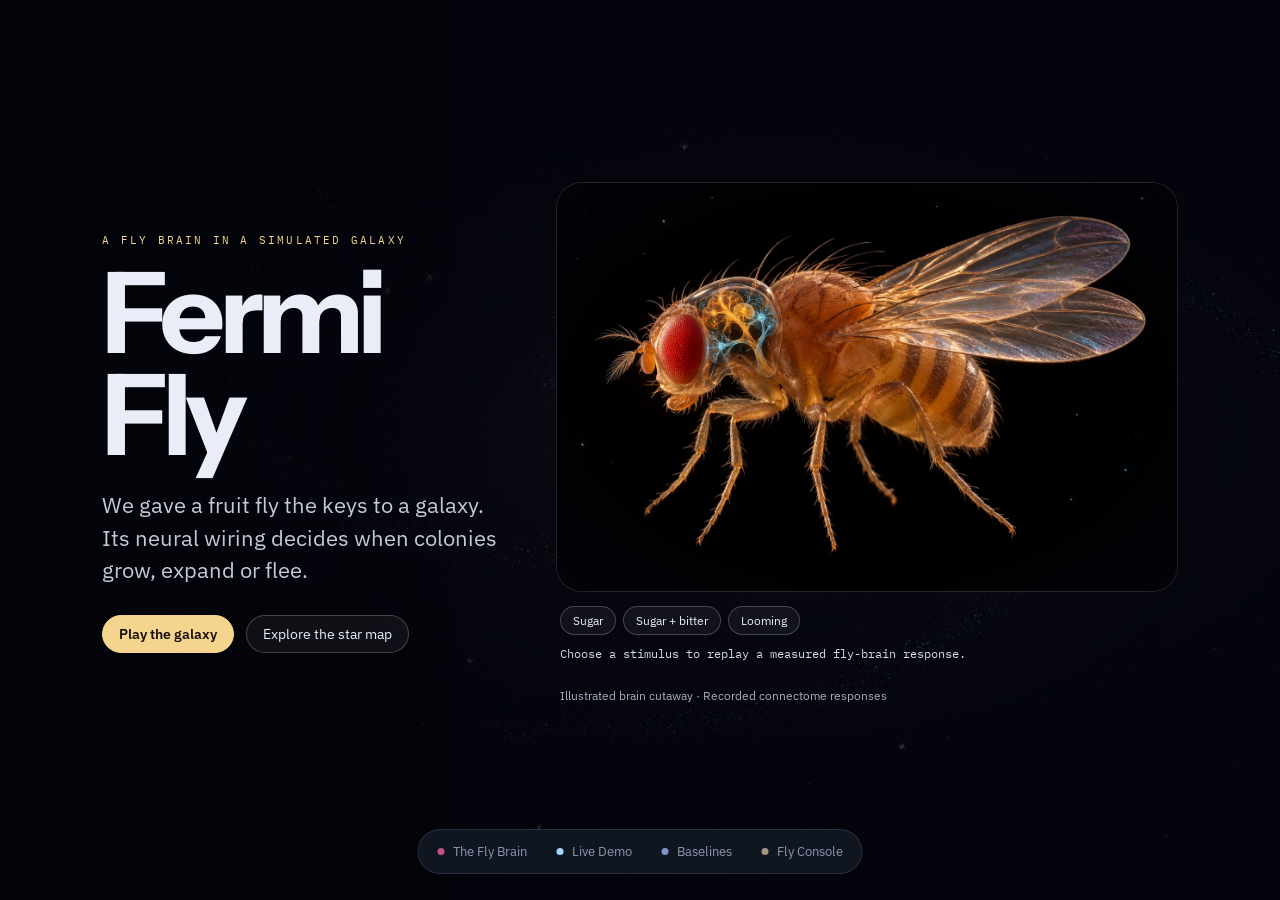
==== commit ca27d8aa: "Complete" ====
--- a/viz/index.html
+++ b/viz/index.html
@@ -3,10 +3,10 @@
 <head>
 <meta charset="utf-8">
 <meta name="viewport" content="width=device-width, initial-scale=1">
-<title>Where Is Everybody?</title>
+<title>Fermi Fly</title>
 <link rel="preconnect" href="https://fonts.googleapis.com">
 <link rel="preconnect" href="https://fonts.gstatic.com" crossorigin>
-<link href="https://fonts.googleapis.com/css2?family=Syne:wght@600;700;800&family=IBM+Plex+Sans:wght@400;500;600&family=IBM+Plex+Mono:wght@400;500;600&display=swap" rel="stylesheet">
+<link href="https://fonts.googleapis.com/css2?family=Instrument+Sans:wght@500;600;700&family=IBM+Plex+Sans:wght@400;500;600&family=IBM+Plex+Mono:wght@400;500;600&display=swap" rel="stylesheet">
 <style>
 :root{
   /* Layout: a full-bleed spiral galaxy is the home screen; each project section is a world in it; clicking opens a side panel (the demo opens wide). Single dark theme by choice. */
@@ -14,35 +14,67 @@
   --ink:#e9edf8;
   --dim:#8d96b0;
   --line:rgba(160,176,226,.16);
-  --panel:rgba(8,10,24,.9);
+  --panel:#0b1018;
+  --nav:#101620;
+  --gold:#f5d48d;
+  --gold-ink:#15100a;
+  --active-gold:#211a10;
+  --active-border:#b7985a;
+  --body-copy:#c4c9d6;
+  --caption:#a8aec0;
+  --signal:#8ff0b4;
   --sugar:#f4b740;   /* sugar / MN9 / settle */
   --fwd:#4fd6e8;     /* DNp09 / expand */
-  --bitter:#a585ff;  /* bitter / MDN / retreat */
+  --bitter:#acbedc;  /* bitter / MDN / retreat */
   --loom:#ff5a4e;    /* looming / Giant Fiber / flee */
-  --display:"Syne",system-ui,sans-serif;
+  --display:"Instrument Sans",system-ui,sans-serif;
   --body:"IBM Plex Sans",system-ui,-apple-system,"Segoe UI",sans-serif;
   --mono:"IBM Plex Mono",ui-monospace,SFMono-Regular,Menlo,monospace;
   color-scheme:dark;
 }
 *{box-sizing:border-box;margin:0;padding:0}
-html,body{height:100%;background:var(--void);color:var(--ink);font-family:var(--body);overflow:hidden;-webkit-font-smoothing:antialiased}
+html,body{height:100%;background:var(--void);color:var(--ink);font-family:var(--body);overflow-x:clip;overflow-y:hidden;-webkit-font-smoothing:antialiased}
 button,input,select{font:inherit;color:inherit}
 :focus-visible{outline:2px solid var(--fwd);outline-offset:2px}
 
 #sky{position:fixed;inset:0;width:100%;height:100%;display:block}
 
-.brand{position:fixed;left:clamp(16px,3vw,44px);top:clamp(16px,3vw,40px);max-width:430px;pointer-events:none;transition:opacity .4s;z-index:1}
-.brand::before{content:"";position:absolute;inset:-60px -80px -50px -60px;background:radial-gradient(closest-side,rgba(4,5,13,.82),rgba(4,5,13,0));z-index:-1}
-.eyebrow{font-family:var(--mono);font-size:11.5px;letter-spacing:.16em;text-transform:uppercase;color:var(--sugar)}
-.brand h1{font-family:var(--display);font-weight:800;font-size:clamp(36px,5.2vw,64px);line-height:.94;letter-spacing:-.015em;margin:12px 0 14px;text-wrap:balance}
-.brand p{color:var(--dim);font-size:15px;line-height:1.55;max-width:34ch}
-.brand p b{color:var(--ink);font-weight:500}
-body.panel-open .brand{opacity:0}
-
-.dock{position:fixed;left:50%;bottom:clamp(12px,2.4vw,26px);transform:translateX(-50%);display:flex;gap:2px;padding:5px;background:rgba(10,12,30,.72);border:1px solid var(--line);border-radius:999px;backdrop-filter:blur(12px);-webkit-backdrop-filter:blur(12px);max-width:calc(100% - 32px);overflow-x:auto;scrollbar-width:none;z-index:5}
+#sky{opacity:.62}
+.hero{position:fixed;inset:0;display:grid;grid-template-columns:minmax(290px,.8fr) minmax(0,1.2fr);align-items:center;gap:clamp(12px,3vw,64px);padding:clamp(32px,7vw,108px) clamp(24px,8vw,144px) 104px;background:linear-gradient(90deg,rgba(3,4,10,.94),rgba(3,4,10,.57));z-index:1;overflow:auto}
+.panel-open .hero,.star-map-open .hero{display:none}
+.hero-copy{position:relative;z-index:1}
+.hero h1{overflow-wrap:anywhere;min-width:0;font-family:var(--display);font-weight:700;font-size:clamp(54px,8.8vw,126px);letter-spacing:-.057em;line-height:.91;margin:15px 0 22px}
+.hero-copy p{max-width:34ch;color:var(--body-copy);font-size:clamp(17px,2vw,22px);line-height:1.48}
+.eyebrow{font-family:var(--mono);font-size:11px;letter-spacing:.2em;text-transform:uppercase;color:var(--gold)}
+.hero-actions{display:flex;align-items:center;gap:12px;flex-wrap:wrap;margin-top:28px}
+.hero-actions .btn.primary{background:var(--gold);border-color:var(--gold);color:var(--gold-ink)}
+.hero-actions .btn:hover{filter:brightness(1.12)}
+.specimen{width:min(100%,720px);justify-self:center;display:grid;gap:14px;min-width:0}
+.specimen-frame{position:relative;overflow:hidden;border-radius:26px;aspect-ratio:1.52;background:#050608;border:1px solid rgba(255,255,255,.12);isolation:isolate}
+.specimen-frame img{width:100%;height:100%;object-fit:cover;display:block}
+.specimen-frame::after{content:"";position:absolute;inset:0;pointer-events:none;background:radial-gradient(ellipse at center,transparent 55%,rgba(4,5,13,.68) 100%)}
+.brain-flare{position:absolute;left:var(--brain-x,29%);top:var(--brain-y,35%);width:22%;aspect-ratio:1;transform:translate(-50%,-50%);background:radial-gradient(circle,rgba(255,219,129,.72),rgba(221,141,50,.18) 38%,transparent 68%);mix-blend-mode:screen;opacity:0;pointer-events:none;z-index:1}
+.specimen-frame[data-active="true"] .brain-flare{animation:brain-pulse 1.1s ease-out both}
+@keyframes brain-pulse{0%,100%{opacity:0}30%{opacity:1}60%{opacity:.25}}
+.specimen figcaption{padding:0 4px;display:grid;gap:10px}
+.stimuli{display:flex;gap:7px;flex-wrap:wrap}
+.stimuli .btn{font-size:12px;padding:6px 12px}
+.stimuli .btn[aria-pressed="true"]{color:var(--gold);border-color:var(--active-border);background:var(--active-gold)}
+#heroResponse{color:#d7dbe5;font-family:var(--mono);font-size:12px;min-height:2.8em;line-height:1.55}
+.specimen-note{color:var(--caption);font-size:12px}
+@media(max-width:790px){
+  .hero{grid-template-columns:minmax(0,1fr);align-content:start;gap:26px;padding:56px 24px 100px}
+  .hero h1{margin:8px 0 12px}
+  .hero-actions{margin-top:18px}
+  .specimen{width:min(100%,560px);justify-self:start}
+}
+@media(max-height:660px) and (min-width:791px){.hero{padding-block:44px 90px}}
+@media(prefers-reduced-motion:reduce){.specimen-frame[data-active="true"] .brain-flare{animation:none;opacity:.7}}
+.dock{position:fixed;left:50%;bottom:clamp(12px,2.4vw,26px);transform:translateX(-50%);display:flex;gap:2px;padding:5px;background:var(--nav);border:1px solid var(--line);border-radius:999px;max-width:calc(100% - 32px);overflow-x:auto;scrollbar-width:none;z-index:5}
 .dock button{background:none;border:0;border-radius:999px;padding:8px 14px;font-size:13px;color:var(--dim);white-space:nowrap;cursor:pointer;display:flex;align-items:center;gap:8px;transition:background .2s,color .2s}
 .dock button:hover{color:var(--ink);background:rgba(255,255,255,.06)}
 .dock button[aria-current="true"]{color:var(--void);background:var(--ink)}
+body:not(.star-map-open):not(.panel-open) .dock .secondary-place{display:none}
 .dock .dot{width:7px;height:7px;border-radius:50%;flex:none}
 
 .tip{position:fixed;pointer-events:none;padding:8px 12px;border-radius:10px;background:rgba(8,10,24,.92);border:1px solid var(--line);font-size:13px;line-height:1.35;opacity:0;transform:translateY(4px);transition:opacity .15s,transform .15s;z-index:4;max-width:240px}
@@ -50,13 +82,14 @@
 .tip b{display:block;font-family:var(--display);font-size:15px;font-weight:700;margin-bottom:2px}
 .tip span{color:var(--dim)}
 
-.hint{position:fixed;right:clamp(16px,3vw,44px);top:clamp(20px,3vw,44px);font-family:var(--mono);font-size:11.5px;color:var(--dim);letter-spacing:.08em;text-transform:uppercase;pointer-events:none;transition:opacity .4s}
-body.panel-open .hint{opacity:0}
+.hint{display:none;position:fixed;right:clamp(16px,3vw,44px);top:clamp(20px,3vw,44px);font-family:var(--mono);font-size:11.5px;color:var(--dim);letter-spacing:.08em;text-transform:uppercase;pointer-events:auto;transition:opacity .4s;z-index:2}
+body.star-map-open .hint{display:block}
+body.panel-open .hint{visibility:hidden}
 
 /* ---------- panel ---------- */
-.panel{position:fixed;top:0;right:0;height:100%;width:min(480px,100%);background:var(--panel);backdrop-filter:blur(16px);-webkit-backdrop-filter:blur(16px);border-left:1px solid var(--line);transform:translateX(102%);transition:transform .5s cubic-bezier(.2,.8,.2,1),width .5s cubic-bezier(.2,.8,.2,1);overflow-y:auto;z-index:6;visibility:hidden}
+.panel{position:fixed;top:0;right:0;height:100%;width:min(480px,100%);background:var(--panel);border-left:1px solid var(--line);transform:translateX(102%);transition:transform .5s cubic-bezier(.2,.8,.2,1),width .5s cubic-bezier(.2,.8,.2,1);overflow-y:auto;z-index:6;visibility:hidden}
 .panel.open{transform:none;visibility:visible}
-.panel.wide{width:min(1240px,100%);background:rgba(6,8,20,.97)}
+.panel.wide{width:min(1240px,100%);background:var(--panel)}
 .panel-inner{padding:28px clamp(18px,3vw,36px) 120px;display:flex;flex-direction:column;gap:22px}
 .panel-top{display:flex;justify-content:space-between;align-items:center;gap:12px;position:sticky;top:0;margin:-28px calc(-1*clamp(18px,3vw,36px)) 0;padding:16px clamp(18px,3vw,36px);background:inherit;z-index:2}
 .crumb{font-family:var(--mono);font-size:11.5px;letter-spacing:.14em;text-transform:uppercase;color:var(--dim)}
@@ -81,8 +114,8 @@
 .q b{font-weight:600;font-size:15px}
 .q span{color:var(--dim);font-size:14px;line-height:1.5}
 
-.stats{display:grid;grid-template-columns:repeat(3,1fr);gap:10px}
-.stat{padding:14px;border:1px solid var(--line);border-radius:14px}
+.stats{display:flex;flex-wrap:wrap;gap:14px;padding-block:12px;border-block:1px solid var(--line)}
+.stat{flex:1;min-width:95px}
 .stat b{display:block;font-family:var(--display);font-size:26px;font-weight:700;font-variant-numeric:tabular-nums}
 .stat span{font-size:12.5px;color:var(--dim);line-height:1.35;display:block;margin-top:4px}
 
@@ -108,10 +141,11 @@
 .checks li > div{display:flex;flex-direction:column;gap:2px}
 .checks li small{color:var(--dim);font-family:var(--mono);font-size:11.5px}
 .small-note{font-size:12.5px!important;color:var(--dim)!important;line-height:1.5!important}
-.conn{position:fixed;left:clamp(16px,3vw,44px);bottom:clamp(16px,2.4vw,30px);z-index:7;font-family:var(--mono);font-size:11px;letter-spacing:.08em;text-transform:uppercase;padding:6px 11px;border-radius:999px;border:1px solid rgba(127,227,165,.45);color:#8ff0b4;background:rgba(8,10,24,.85);display:none;align-items:center;gap:7px}
-.conn::before{content:"";width:7px;height:7px;border-radius:50%;background:#8ff0b4;box-shadow:0 0 8px #8ff0b4}
+.conn{position:fixed;left:clamp(16px,3vw,44px);bottom:clamp(16px,2.4vw,30px);z-index:7;font-family:var(--mono);font-size:11px;letter-spacing:.08em;text-transform:uppercase;padding:6px 11px;border-radius:999px;border:1px solid rgba(127,227,165,.45);color:var(--signal);background:var(--nav);display:none;align-items:center;gap:7px}
+.conn::before{content:"";width:7px;height:7px;border-radius:50%;background:var(--signal);box-shadow:0 0 8px var(--signal)}
 .conn.on{display:flex}
-@media (max-width:860px){.conn{bottom:auto;top:12px}}
+.conn{bottom:auto;top:clamp(12px,2vw,24px)}
+.panel-open .conn{display:none}
 .real-fly{display:grid;gap:12px}
 .slider{display:grid;grid-template-columns:76px 1fr 42px;align-items:center;gap:10px;font-size:13px;color:var(--dim)}
 .slider input{width:100%;accent-color:var(--c)}
@@ -122,9 +156,8 @@
 .offline{opacity:.55}
 .offline .btn{pointer-events:none}
 
-.steps{display:grid;gap:8px;counter-reset:s;list-style:none}
-.steps li{counter-increment:s;display:grid;grid-template-columns:28px 1fr;gap:10px;font-size:14.5px;line-height:1.5;color:#c9cfe0}
-.steps li::before{content:counter(s,decimal-leading-zero);font-family:var(--mono);font-size:12px;color:var(--dim);padding-top:2px}
+.steps{display:grid;gap:8px;padding-left:1.2em;color:var(--body-copy);font-size:14.5px;line-height:1.5}
+.steps li::marker{color:var(--gold)}
 
 .outcomes{display:grid;grid-template-columns:repeat(2,1fr);gap:8px}
 .outcome{padding:14px;border-radius:12px;border:1px dashed var(--line);display:flex;flex-direction:column;gap:6px}
@@ -159,6 +192,7 @@
 .meter .fill{height:100%;width:0;border-radius:3px;background:var(--c);transition:width .25s}
 .meter b{font-family:var(--mono);font-weight:500;color:var(--ink);text-align:right;font-variant-numeric:tabular-nums;font-size:12px}
 .btn{border:1px solid rgba(255,255,255,.22);background:rgba(255,255,255,.05);border-radius:999px;padding:9px 16px;font-size:13.5px;cursor:pointer;display:inline-flex;align-items:center;gap:8px;white-space:nowrap}
+[hidden]{display:none!important}
 .btn:hover{background:rgba(255,255,255,.1)}
 .btn.primary{background:var(--ink);color:var(--void);border-color:var(--ink);font-weight:600}
 .btn.primary:hover{background:#fff}
@@ -217,27 +251,46 @@
 @media (max-width:860px){
   .gal-grid{grid-template-columns:1fr}
   .demo-bottom{grid-template-columns:1fr}
-  .hint{display:none}
 }
 @media (max-width:480px){
-  .stats{grid-template-columns:1fr 1fr}
   .outcomes,.team,.params{grid-template-columns:1fr}
   .map-row{grid-template-columns:92px 14px 1fr}
 }
 @media (prefers-reduced-motion:reduce){
-  .panel,.brand,.tip{transition:none}
+  .panel,.tip{transition:none}
 }
 </style>
 </head>
 <body>
 <canvas id="sky" aria-hidden="true"></canvas>
 
-<header class="brand">
-  <div class="eyebrow">Hack Day · Fruit Fly Hackathon</div>
-  <h1>Where is everybody?</h1>
-  <p>We gave a fruit fly the keys to a galaxy. Every colony is steered by a <b>real fly brain</b>, wired neuron for neuron. Click a world to explore.</p>
-</header>
-<div class="hint">Drag to look around · Click a world</div>
+<main class="hero" id="hero">
+  <div class="hero-copy">
+    <div class="eyebrow">A fly brain in a simulated galaxy</div>
+    <h1>Fermi Fly</h1>
+    <p>We gave a fruit fly the keys to a galaxy. Its neural wiring decides when colonies grow, expand or flee.</p>
+    <div class="hero-actions">
+      <button class="btn primary" id="heroDemo">Play the galaxy</button>
+      <button class="btn" id="heroMap">Explore the star map</button>
+    </div>
+  </div>
+  <figure class="specimen">
+    <div class="specimen-frame" id="specimenFrame">
+      <img src="fermi-fly.webp" alt="Illustrated fruit fly with a glowing neural circuit visible inside its head">
+      <div class="brain-flare"></div>
+    </div>
+    <figcaption>
+      <div class="stimuli" aria-label="Recorded brain stimuli">
+        <button class="btn" data-stimulus="sugar" aria-pressed="false">Sugar</button>
+        <button class="btn" data-stimulus="sugar+bitter" aria-pressed="false">Sugar + bitter</button>
+        <button class="btn" data-stimulus="looming" aria-pressed="false">Looming</button>
+      </div>
+      <div id="heroResponse" role="status">Choose a stimulus to replay a measured fly-brain response.</div>
+      <div class="specimen-note">Illustrated brain cutaway · Recorded connectome responses</div>
+    </figcaption>
+  </figure>
+</main>
+<div class="hint">Drag to look around · Click a world · <button class="btn" id="mapHome">Home</button></div>
 
 <nav class="dock" id="dock" aria-label="Project sections"></nav>
 <div class="tip" id="tip" role="status" aria-live="polite"></div>
@@ -255,14 +308,10 @@
       <h2>The galaxy should be full. It's silent.</h2>
       <p class="lede">The Milky Way is old and big enough that someone should have spread across it by now. We see no one. That gap is the Fermi paradox.</p>
       <p>We fill a simulated galaxy with colonies and give every one of them the same decision maker: a fruit fly brain from the <strong>FlyWire connectome</strong>. Planets taste good or bad, dying stars loom, and the fly's own wiring decides whether to settle, expand, pull back or flee.</p>
-      <div class="pitch">“We coupled real fly connectomes across a galaxy and found which neurons decide whether it goes quiet.”</div>
+      <div class="pitch">“We gave a fruit fly the keys to a galaxy.”</div>
       <div class="block">
-        <h3>Three questions we test</h3>
-        <div class="qs">
-          <div class="q"><span class="n">01</span><b>Dark forest</b><span>When two fly brains meet, do they settle into peace, or learn to hide and run?</span></div>
-          <div class="q"><span class="n">02</span><b>Fear vs. greed</b><span>Normal, fearless and always-hungry flies run three galaxies side by side. Which one fills with life?</span></div>
-          <div class="q"><span class="n">03</span><b>Real vs. shuffled wiring</b><span>Does a brain shaped by evolution spread life better than the same neurons rewired at random?</span></div>
-        </div>
+        <h3>What we test</h3>
+        <p>Does a colony spread farther when it cannot flee or sense hostility? Does the intact brain behave differently from a hand-written rule or a degree-preserving shuffle of its wiring?</p>
       </div>
     </section>
 
@@ -310,18 +359,23 @@
         <ul class="checks" id="checks"></ul>
         <p class="small-note" id="sanityMeta"></p>
       </div>
+      <div class="block">
+        <h3>Escape response map</h3>
+        <p>Percent of intact brains that fired Giant Fiber. Rows are sugar, columns are looming, and bitter is held at zero.</p>
+        <div id="escapeMap" style="overflow:auto">Run the backend with a generated experiment to see the map.</div>
+      </div>
     </section>
 
     <!-- DEMO -->
     <section data-id="demo">
       <div class="demo-head">
         <div class="block" style="gap:8px">
-          <h2>Three galaxies, one seed</h2>
-          <p style="margin:0">Same stars, same supernova schedule. Only the brain differs. Click any colony to see what its fly sensed and decided.</p>
+          <h2>One galaxy, six decision makers</h2>
+          <p style="margin:0">Same stars, same supernova schedule. Click a colony to inspect its inputs and decision.</p>
         </div>
         <div class="controls">
           <button class="btn primary" id="playBtn" aria-label="Pause playback">❚❚ Pause</button>
-          <button class="btn" id="seedBtn">New seed</button>
+          <button class="btn" id="seedBtn">New mock seed</button>
           <label class="sr" for="speedSel" style="position:absolute;left:-9999px">Playback speed</label>
           <select id="speedSel">
             <option value="8">0.5× speed</option>
@@ -369,23 +423,23 @@
     <!-- FIRST CONTACT -->
     <section data-id="contact">
       <h2>First contact: two fly brains meet</h2>
-      <p class="lede">Colonies don't only react to stars. They react to each other, through the same circuits.</p>
+      <p class="lede">A proposed extension would let colonies send each other signals through the same circuits. The recorded experiment uses environmental hazards.</p>
       <div class="loop">
         <svg viewBox="0 0 420 190" role="img" aria-label="Encounter loop: colony A's DNp09 rate becomes looming for colony B, A's MN9 becomes mild sugar for B, and B's response feeds back to A.">
           <defs>
             <marker id="ah" viewBox="0 0 10 10" refX="8" refY="5" markerWidth="7" markerHeight="7" orient="auto"><path d="M0,0 L10,5 L0,10 z" fill="#8d96b0"/></marker>
           </defs>
           <circle cx="70" cy="95" r="42" fill="rgba(79,214,232,.08)" stroke="#4fd6e8"/>
-          <text x="70" y="91" text-anchor="middle" fill="#e9edf8" font-family="Syne, sans-serif" font-weight="700" font-size="22">A</text>
-          <text x="70" y="112" text-anchor="middle" fill="#8d96b0" font-family="IBM Plex Mono, monospace" font-size="10">fly brain</text>
+          <text x="70" y="91" text-anchor="middle" fill="#e9edf8" style="font-family:var(--display)" font-weight="700" font-size="22">A</text>
+          <text x="70" y="112" text-anchor="middle" fill="#8d96b0" style="font-family:var(--mono)" font-size="10">fly brain</text>
           <circle cx="350" cy="95" r="42" fill="rgba(165,133,255,.08)" stroke="#a585ff"/>
-          <text x="350" y="91" text-anchor="middle" fill="#e9edf8" font-family="Syne, sans-serif" font-weight="700" font-size="22">B</text>
-          <text x="350" y="112" text-anchor="middle" fill="#8d96b0" font-family="IBM Plex Mono, monospace" font-size="10">fly brain</text>
+          <text x="350" y="91" text-anchor="middle" fill="#e9edf8" style="font-family:var(--display)" font-weight="700" font-size="22">B</text>
+          <text x="350" y="112" text-anchor="middle" fill="#8d96b0" style="font-family:var(--mono)" font-size="10">fly brain</text>
           <path d="M112,72 C180,30 240,30 308,72" fill="none" stroke="#8d96b0" marker-end="url(#ah)"/>
-          <text x="210" y="30" text-anchor="middle" fill="#ff5a4e" font-family="IBM Plex Mono, monospace" font-size="11">A's DNp09 → looming for B</text>
-          <text x="210" y="46" text-anchor="middle" fill="#f4b740" font-family="IBM Plex Mono, monospace" font-size="11">A's MN9 → mild sugar for B</text>
+          <text x="210" y="30" text-anchor="middle" fill="#ff5a4e" style="font-family:var(--mono)" font-size="11">A's DNp09 → looming for B</text>
+          <text x="210" y="46" text-anchor="middle" fill="#f4b740" style="font-family:var(--mono)" font-size="11">A's MN9 → mild sugar for B</text>
           <path d="M308,118 C240,160 180,160 112,118" fill="none" stroke="#8d96b0" marker-end="url(#ah)"/>
-          <text x="210" y="178" text-anchor="middle" fill="#8d96b0" font-family="IBM Plex Mono, monospace" font-size="11">B responds the same way · up to 3 rounds</text>
+          <text x="210" y="178" text-anchor="middle" fill="#8d96b0" style="font-family:var(--mono)" font-size="11">B responds the same way · up to 3 rounds</text>
         </svg>
       </div>
       <ol class="steps">
@@ -407,52 +461,23 @@
     <!-- LESIONS -->
     <section data-id="lesions">
       <h2>Which neurons decide whether a galaxy goes quiet?</h2>
-      <p class="lede">The lesion lab at galactic scale: silence one cell type at a time and see what changes.</p>
-      <p>We take every cell type within about 3 synaptic hops of the sugar, bitter and looming inputs and the four output neurons, a few hundred in all. Each one is silenced in turn, run through the same set of galaxies, and ranked by how much it changes the final count of living civilizations.</p>
-      <div class="block">
-        <h3>Brain variants</h3>
-        <div class="chips">
-          <span class="chip">Intact (reference)</span>
-          <span class="chip">Giant Fiber off</span>
-          <span class="chip">MDN off</span>
-          <span class="chip">Both off</span>
-          <span class="chip">Bitter-blind</span>
-          <span class="chip">Interneurons 50 / 20 / 5%</span>
-          <span class="chip">Shuffled wiring</span>
-        </div>
-        <p style="font-size:13.5px;color:var(--dim)">Inputs and outputs are never removed. Brain size stands for decision-making capacity, not population.</p>
-      </div>
-      <div class="block">
-        <h3>Top 10 cell types by effect on survival</h3>
-        <ol class="rank" id="rank"></ol>
-      </div>
+      <p class="lede">Compare the intact brain with Giant Fiber silenced, Giant Fiber and MDN silenced, or bitter-sensing neurons silenced.</p>
+      <p>The results panel reports survival for each variant under the same sequence of hazards.</p>
     </section>
 
     <!-- BASELINES -->
     <section data-id="baselines">
       <h2>Does the fly actually matter?</h2>
-      <p class="lede">The fly is a strange fixed filter, not an optimizer. So we compare it against simpler deciders on identical galaxies.</p>
-      <div class="ladder">
-        <div class="rung"><span class="n">01</span><div><b>Intact fly brain</b><small>The real connectome</small></div><span class="pill">Awaiting run</span></div>
-        <div class="rung"><span class="n">02</span><div><b>Hand-written rule</b><small>Same thresholds, no brain</small></div><span class="pill">Awaiting run</span></div>
-        <div class="rung"><span class="n">03</span><div><b>Small neural net</b><small>Fitted to the fly's own responses</small></div><span class="pill">Awaiting run</span></div>
-        <div class="rung"><span class="n">04</span><div><b>Shuffled wiring</b><small>Same connection counts, rewired at random</small></div><span class="pill">Awaiting run</span></div>
-      </div>
-      <div class="block">
-        <h3>Keeping it fair</h3>
-        <ol class="steps">
-          <li>Every variant gets the same star map and supernova schedule.</li>
-          <li>100+ galaxy seeds per variant, reported with error bars.</li>
-          <li>Sense-mapping gains swept ±50%. We only claim what survives the sweep.</li>
-          <li>Where the fly simply matches the hand rule, we say so.</li>
-        </ol>
-      </div>
+      <p class="lede">Each policy sees the same stars and hazards as the intact fly.</p>
+      <label>Signal gain <select id="gain"><option>0.8</option><option selected>1.0</option><option>1.2</option></select></label>
+      <canvas id="experimentChart" width="640" height="220" style="width:100%;height:auto" aria-label="Mean surviving colonies with standard error bars"></canvas>
+      <div class="block" id="experiment">Run the backend with a generated experiment to see measured results.</div>
     </section>
 
     <!-- HARDWARE -->
     <section data-id="hardware">
-      <h2>Wave a hand. The fly flees.</h2>
-      <p class="lede">An Arduino UNO Q turns real-world motion into looming input for the same brain that runs the galaxy.</p>
+      <h2>Try a colony scenario</h2>
+      <p class="lede">Adjust sugar, bitter and looming to see how the intact or escape-silenced brain responds.</p>
       <div class="console" aria-label="Console preview">
         <div class="leds" id="leds">
           <div class="led" data-n="MN9" style="--c:var(--sugar)"><i></i>MN9</div>
@@ -472,7 +497,7 @@
           <div class="slider" style="--c:var(--bitter)"><label for="inBitter">Bitter</label><input type="range" id="inBitter" min="0" max="1" step="0.05" value="0"><b id="vBitter">0.00</b></div>
           <div class="slider" style="--c:var(--loom)"><label for="inLoom">Looming</label><input type="range" id="inLoom" min="0" max="1" step="0.05" value="0"><b id="vLoom">0.00</b></div>
           <label class="check-row"><input type="checkbox" id="silGF"> Silence the Giant Fiber</label>
-          <div><button class="btn primary" id="runFly">Run the fly brain</button></div>
+          <div><button class="btn primary" id="runFly">Run the fly brain</button> <button class="btn" id="previewFly">Look up cached response</button></div>
           <div class="fly-out" id="flyOut"></div>
         </div>
       </div>
@@ -523,13 +548,14 @@
 const PLACES = [
   {id:'question', label:'The Question',  blurb:'Why is the galaxy so quiet?',      r:.62, a:2.4,  size:13, kind:'star',   c:['#fff6dc','#f4b740']},
   {id:'brain',    label:'The Fly Brain', blurb:'138k neurons behind every choice', r:.47, a:4.15, size:12, kind:'ring',   c:['#ffd6ea','#c4508a']},
-  {id:'demo',     label:'Live Demo',     blurb:'Three galaxies, one seed',         r:0,   a:0,    size:20, kind:'core',   c:['#ffffff','#9fd8ff']},
+  {id:'demo',     label:'Live Demo',     blurb:'One map, six policies',         r:0,   a:0,    size:20, kind:'core',   c:['#ffffff','#9fd8ff']},
   {id:'contact',  label:'First Contact', blurb:'Two fly brains meet',              r:.75, a:5.42, size:9,  kind:'binary', c:['#dcfbff','#4fd6e8']},
   {id:'lesions',  label:'Lesion Screen', blurb:'Which neurons decide it',          r:.36, a:1.0,  size:11, kind:'planet', c:['#ffd3c8','#ff5a4e']},
   {id:'baselines',label:'Baselines',     blurb:'Does the fly matter?',             r:.84, a:3.75, size:10, kind:'planet', c:['#eef3ff','#7d93c9']},
-  {id:'hardware', label:'Hardware',      blurb:'Wave a hand, the fly flees',       r:.70, a:.22,  size:10, kind:'moon',   c:['#f0eadf','#a39582']},
+  {id:'hardware', label:'Fly Console',   blurb:'Try a colony scenario',       r:.70, a:.22,  size:10, kind:'moon',   c:['#f0eadf','#a39582']},
   {id:'team',     label:'The Crew',      blurb:'Who built this',                   r:.86, a:4.85, size:8,  kind:'planet', c:['#dcffe6','#3fae74']}
 ];
+const HOME_SECTIONS = ['brain', 'demo', 'baselines', 'hardware'];
 const ORDER = ['question','brain','demo','contact','lesions','baselines','hardware','team'];
 const byId = Object.fromEntries(PLACES.map(p => [p.id, p]));
 
@@ -539,6 +565,7 @@
   const p = byId[id], b = document.createElement('button');
   b.innerHTML = `<span class="dot" style="background:${p.c[1]}"></span>${p.label}`;
   b.dataset.id = id;
+  if (!HOME_SECTIONS.includes(id)) b.classList.add('secondary-place');
   b.addEventListener('click', () => go(id));
   dock.appendChild(b);
 });
@@ -714,6 +741,8 @@
   drawSet(dustB, Math.min(1.8, cam.z));
   g.globalCompositeOperation = 'lighter';
   drawSet(buckets, zs);
+
+  if (!current && !document.body.classList.contains('star-map-open')) return;
 
   /* orbits */
   g.globalCompositeOperation = 'source-over';
@@ -840,6 +869,7 @@
 }
 function close(){
   current = null;
+  document.body.classList.remove('star-map-open');
   document.body.classList.remove('panel-open');
   panel.classList.remove('open', 'wide');
   dock.querySelectorAll('button').forEach(b => b.setAttribute('aria-current', false));
@@ -849,12 +879,10 @@
 }
 addEventListener('hashchange', () => { const id = location.hash.slice(1); id && byId[id] ? open(id) : close(); });
 $('#closeBtn').addEventListener('click', close);
-addEventListener('keydown', e => { if (e.key === 'Escape' && current) close(); });
+addEventListener('keydown', e => { if (e.key === 'Escape' && (current || document.body.classList.contains('star-map-open'))) close(); });
 $('#prevBtn').addEventListener('click', () => { const i = ORDER.indexOf(current.id); go(ORDER[(i + ORDER.length - 1) % ORDER.length]); });
 $('#nextBtn').addEventListener('click', () => { const i = ORDER.indexOf(current.id); go(ORDER[(i + 1) % ORDER.length]); });
 
-/* lesion rank placeholder */
-$('#rank').innerHTML = Array.from({length:10}, (_, i) => `<li><span>${String(i+1).padStart(2,'0')}</span><span>Cell type awaiting screen</span><span class="bar" style="width:${100 - i*8}%"></span></li>`).join('');
 
 /* hardware preview */
 const hw = (() => {
@@ -909,10 +937,15 @@
 const VARIANT_INFO = {
   intact:   {label:'Intact fly',    note:'Real wiring',              color:'#f2f4ff'},
   fearless: {label:'Fearless',      note:'Giant Fiber silenced',     color:'#ff9f5a'},
-  hungry:   {label:'Always hungry', note:'Bitter neurons silenced',  color:'#c9a4ff'}
+  hungry:   {label:'Always hungry', note:'Bitter neurons silenced',  color:'#acbedc'},
+  fearless_no_retreat: {label:'Fearless, no retreat', note:'Giant Fiber and MDN silenced', color:'#ffcf85'},
+  shuffle: {label:'Degree-preserving shuffle', note:'Interneuron targets rewired', color:'#78d9ae'},
+  threshold: {label:'Threshold rule', note:'Hand-written decisions', color:'#e7eaf0'}
 };
 const EXTRA_COLORS = ['#7fe3c1','#ffd36e','#8fb8ff','#ff8fb1'];
-const ACTION_COLOR = {settle:'#f4b740', expand:'#4fd6e8', retreat:'#a585ff', flee:'#ff5a4e'};
+const tokens = getComputedStyle(document.documentElement);
+const ACTION_COLOR = Object.fromEntries(Object.entries({settle:'--sugar', expand:'--fwd', retreat:'--bitter', flee:'--loom'})
+  .map(([action, token]) => [action, tokens.getPropertyValue(token).trim()]));
 
 function mulberry32(a){ return () => { a |= 0; a = a + 0x6D2B79F5 | 0; let t = Math.imul(a ^ a >>> 15, 1 | a); t = t + Math.imul(t ^ t >>> 7, 61 | t) ^ t; return ((t ^ t >>> 14) >>> 0) / 4294967296; }; }
 
@@ -1049,6 +1082,7 @@
     series = {};
     for (const v of variants) series[v] = run.frames.map(f => ((f.galaxies[v] || {}).colonies || []).filter(c => c.action !== 'flee').length);
     buildCards();
+    $('#seedBtn').hidden = Boolean(sourceName);
     frame = 0; scrub.max = run.frames.length - 1; scrub.value = 0;
     $('#epochMax').textContent = run.frames.length - 1;
     const first = (run.frames[0].galaxies[variants[0]] || {}).colonies || [];
@@ -1069,7 +1103,7 @@
 
   function buildCards(){
     grid.innerHTML = '';
-    grid.style.setProperty('--cols', Math.min(3, run.meta.variants.length));
+    grid.style.setProperty('--cols', Math.min(2, run.meta.variants.length));
     cards = run.meta.variants.map((v, i) => {
       const info = VARIANT_INFO[v] || {label:v, note:''};
       const el = document.createElement('div');
@@ -1275,6 +1309,19 @@
     const pct = Math.max(0, Math.min(1, v/200))*100;
     return `<div class="meter" style="--c:${col}"><span>${label}</span><div class="track"><div class="fill" style="width:${pct}%"></div></div><b>${Math.round(v)} Hz</b></div>`;
   }
+  $('#previewFly').addEventListener('click', async () => {
+    const body = {sugar:+$('#inSugar').value, bitter:+$('#inBitter').value, looming:+$('#inLoom').value,
+                  silence:$('#silGF').checked ? ['escape'] : []};
+    try {
+      const r = await fetch('api/preview', {method:'POST', headers:{'Content-Type':'application/json'}, body:JSON.stringify(body)});
+      const d = await r.json();
+      if (!r.ok) throw new Error(d.detail || r.status);
+      out.textContent = 'Cached estimate · escape probability ' + Math.round(100 * d.escape_probability) + '% · ' +
+        Object.entries(d.rates).map(([name,hz]) => name + ' ' + hz.toFixed(1) + ' Hz').join(' · ');
+    } catch (error) {
+      out.textContent = error.message;
+    }
+  });
   async function runFly(){
     if (!up) return;
     const body = {sugar:+$('#inSugar').value, bitter:+$('#inBitter').value, looming:+$('#inLoom').value, brains:4,
@@ -1322,15 +1369,94 @@
     $('#realFlyNote').textContent = 'Runs the actual connectome on this backend: 4 brains, 200 ms each, inputs scaled to 0–200 Hz.';
     try {
       const s = await get('api/sanity');
+      for (const name of Object.keys(heroTrials)){
+        const trial = s.result.conditions[name];
+        if (trial) heroTrials[name] = {
+          feed:trial.output_rate_hz_mean.feed, escapes:trial.giant_fibre_spiked, total:s.result.replicates
+        };
+      }
       renderSanity({time:s.run.time_utc, device:s.run.device, commit:(s.run.git_commit || '').slice(0, 7), replicates:s.result.replicates, checks:s.result.checks}, `From results/${s.file}`);
     } catch(e){}
     if (h.has_frames){
       try { demo.loadData(await get('api/frames', 30000), 'galaxy/frames.json'); } catch(e){}
     }
+    try { renderExperiment(await get('api/experiment')); } catch(e){}
     socket();
   }
   return {connect};
 })();
+
+function renderExperiment(data){
+  const pct = n => (100 * n).toFixed(1) + '%';
+  const map = data.escape_response_at_zero_bitter;
+  const headings = map.map((_, i) => '<th>' + Math.round(200 * i / (map.length - 1)) + ' Hz</th>');
+  $('#escapeMap').innerHTML = '<table><thead><tr><th>Sugar / looming</th>' + headings.join('') +
+    '</tr></thead><tbody>' + map.map((row, i) => '<tr>' + headings[i] + row.map(p =>
+      '<td style="padding:6px;background:rgba(255,90,78,' + (p * .45) + ')">' + pct(p) + '</td>').join('') +
+    '</tr>').join('') + '</tbody></table>';
+
+  function update(){
+    const gain = $('#gain').value;
+    const policies = Object.entries(data.gains[gain]);
+    const chart = $('#experimentChart'), ctx = chart.getContext('2d');
+    ctx.clearRect(0, 0, chart.width, chart.height);
+    ctx.font = '14px system-ui';
+    const max = Math.max(1, ...Object.values(data.gains).flatMap(policies =>
+      Object.values(policies).map(r => r.survivors.mean + (r.survivors.se || 0))));
+    const x = n => 200 + 405 * n / max;
+    policies.forEach(([name,r], i) => {
+      const y = 23 + i * 34, {mean,se} = r.survivors, error = se || 0;
+      ctx.fillStyle = '#e9edf8';
+      ctx.fillText(VARIANT_INFO[name].label, 0, y + 5, 190);
+      ctx.fillStyle = VARIANT_INFO[name].color;
+      ctx.fillRect(x(0), y - 7, x(mean) - x(0), 14);
+      ctx.strokeStyle = '#fff';
+      ctx.beginPath();
+      ctx.moveTo(x(mean - error), y);
+      ctx.lineTo(x(mean + error), y);
+      for (const bound of [mean - error, mean + error]){
+        ctx.moveTo(x(bound), y - 5);
+        ctx.lineTo(x(bound), y + 5);
+      }
+      ctx.stroke();
+    });
+    const stat = ({mean,se}) => mean.toFixed(1) + (se === null ? '' : ' ± ' + se.toFixed(1));
+    $('#experiment').innerHTML = '<p>Mean ± standard error across ' + data.config.seeds +
+      ' matched galaxy seeds. The detector counts nearby colonies at 50% population or higher.</p>' +
+      '<div style="overflow:auto"><table style="width:100%;text-align:left"><thead><tr>' +
+      '<th>Policy</th><th>Survivors</th><th>Detected</th><th>Extinct</th><th>Change vs. intact</th>' +
+      '</tr></thead><tbody>' + policies.map(([name,r]) => {
+        const delta = data.paired_survivor_difference_from_intact[gain][name];
+        return '<tr><th scope="row">' + VARIANT_INFO[name].label + '</th><td>' + stat(r.survivors) +
+          '</td><td>' + stat(r.detectable_colonies) + '</td><td>' + pct(r.extinction_fraction.mean) +
+          '</td><td>' + (delta ? stat(delta) : 'Reference') + '</td></tr>';
+      }).join('') + '</tbody></table></div>';
+  }
+  $('#gain').addEventListener('change', update);
+  update();
+}
+
+$('#heroDemo').addEventListener('click', () => go('demo'));
+$('#heroMap').addEventListener('click', () => document.body.classList.add('star-map-open'));
+$('#mapHome').addEventListener('click', close);
+
+let heroTrials = {
+  sugar: {feed:66.7, escapes:0, total:6},
+  'sugar+bitter': {feed:0.4, escapes:0, total:6},
+  looming: {feed:0, escapes:6, total:6}
+};
+for (const button of document.querySelectorAll('[data-stimulus]')){
+  button.addEventListener('click', () => {
+    document.querySelectorAll('[data-stimulus]').forEach(el => el.setAttribute('aria-pressed', el === button));
+    const trial = heroTrials[button.dataset.stimulus];
+    const specimen = $('#specimenFrame');
+    specimen.dataset.active = 'false';
+    specimen.getBoundingClientRect();
+    specimen.dataset.active = String(trial.feed > heroTrials.sugar.feed * .5 || trial.escapes > 0);
+    $('#heroResponse').textContent = 'Feeding neuron ' + trial.feed.toFixed(1) + ' Hz · Escape in ' +
+      trial.escapes + ' of ' + trial.total + ' trials';
+  });
+}
 
 /* boot */
 backend.connect();
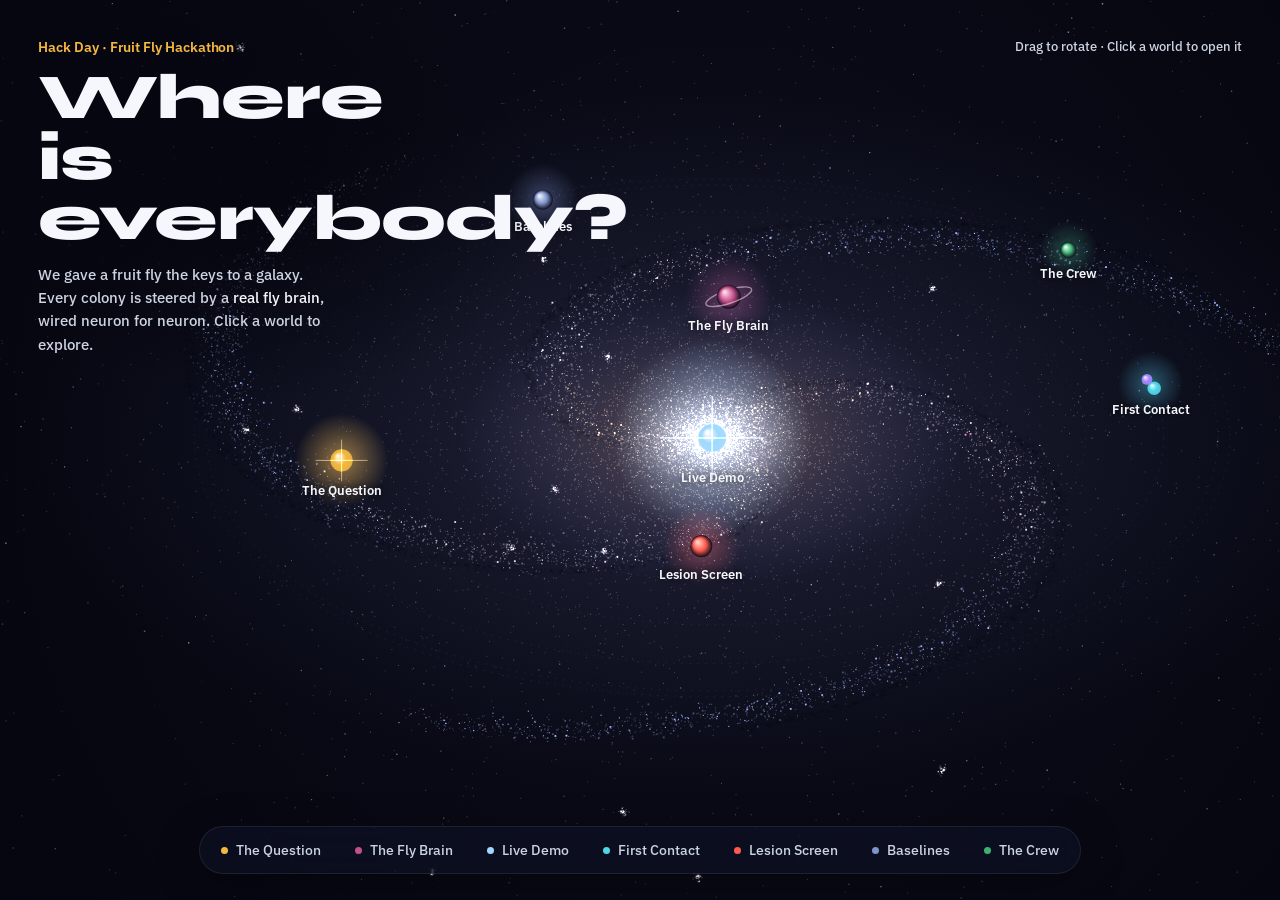
==== commit 68cc9eeb: "Update index.html" ====
--- a/viz/index.html
+++ b/viz/index.html
@@ -3,128 +3,100 @@
 <head>
 <meta charset="utf-8">
 <meta name="viewport" content="width=device-width, initial-scale=1">
-<title>Fermi Fly</title>
+<title>Where Is Everybody?</title>
 <link rel="preconnect" href="https://fonts.googleapis.com">
 <link rel="preconnect" href="https://fonts.gstatic.com" crossorigin>
-<link href="https://fonts.googleapis.com/css2?family=Instrument+Sans:wght@500;600;700&family=IBM+Plex+Sans:wght@400;500;600&family=IBM+Plex+Mono:wght@400;500;600&display=swap" rel="stylesheet">
+<link href="https://fonts.googleapis.com/css2?family=Syne:wght@600;700;800&family=IBM+Plex+Sans:wght@400;500;600;700&family=IBM+Plex+Mono:wght@400;500;600&display=swap" rel="stylesheet">
 <style>
 :root{
   /* Layout: a full-bleed spiral galaxy is the home screen; each project section is a world in it; clicking opens a side panel (the demo opens wide). Single dark theme by choice. */
   --void:#04050d;
-  --ink:#e9edf8;
-  --dim:#8d96b0;
-  --line:rgba(160,176,226,.16);
-  --panel:#0b1018;
-  --nav:#101620;
-  --gold:#f5d48d;
-  --gold-ink:#15100a;
-  --active-gold:#211a10;
-  --active-border:#b7985a;
-  --body-copy:#c4c9d6;
-  --caption:#a8aec0;
-  --signal:#8ff0b4;
+  --ink:#f6f7fc;
+  --dim:#cdd3e2;
+  --line:rgba(190,204,245,.12);
+  --fill:rgba(255,255,255,.035);
+  --ease:cubic-bezier(.22,1,.36,1);
+  --panel:rgba(8,10,24,.9);
   --sugar:#f4b740;   /* sugar / MN9 / settle */
   --fwd:#4fd6e8;     /* DNp09 / expand */
-  --bitter:#acbedc;  /* bitter / MDN / retreat */
+  --bitter:#a585ff;  /* bitter / MDN / retreat */
   --loom:#ff5a4e;    /* looming / Giant Fiber / flee */
-  --display:"Instrument Sans",system-ui,sans-serif;
+  --display:"Syne",system-ui,sans-serif;
   --body:"IBM Plex Sans",system-ui,-apple-system,"Segoe UI",sans-serif;
   --mono:"IBM Plex Mono",ui-monospace,SFMono-Regular,Menlo,monospace;
   color-scheme:dark;
 }
 *{box-sizing:border-box;margin:0;padding:0}
-html,body{height:100%;background:var(--void);color:var(--ink);font-family:var(--body);overflow-x:clip;overflow-y:hidden;-webkit-font-smoothing:antialiased}
+html,body{height:100%;background:var(--void);color:var(--ink);font-family:var(--body);font-weight:500;overflow:hidden;-webkit-font-smoothing:auto}
 button,input,select{font:inherit;color:inherit}
 :focus-visible{outline:2px solid var(--fwd);outline-offset:2px}
 
 #sky{position:fixed;inset:0;width:100%;height:100%;display:block}
 
-#sky{opacity:.62}
-.hero{position:fixed;inset:0;display:grid;grid-template-columns:minmax(290px,.8fr) minmax(0,1.2fr);align-items:center;gap:clamp(12px,3vw,64px);padding:clamp(32px,7vw,108px) clamp(24px,8vw,144px) 104px;background:linear-gradient(90deg,rgba(3,4,10,.94),rgba(3,4,10,.57));z-index:1;overflow:auto}
-.panel-open .hero,.star-map-open .hero{display:none}
-.hero-copy{position:relative;z-index:1}
-.hero h1{overflow-wrap:anywhere;min-width:0;font-family:var(--display);font-weight:700;font-size:clamp(54px,8.8vw,126px);letter-spacing:-.057em;line-height:.91;margin:15px 0 22px}
-.hero-copy p{max-width:34ch;color:var(--body-copy);font-size:clamp(17px,2vw,22px);line-height:1.48}
-.eyebrow{font-family:var(--mono);font-size:11px;letter-spacing:.2em;text-transform:uppercase;color:var(--gold)}
-.hero-actions{display:flex;align-items:center;gap:12px;flex-wrap:wrap;margin-top:28px}
-.hero-actions .btn.primary{background:var(--gold);border-color:var(--gold);color:var(--gold-ink)}
-.hero-actions .btn:hover{filter:brightness(1.12)}
-.specimen{width:min(100%,720px);justify-self:center;display:grid;gap:14px;min-width:0}
-.specimen-frame{position:relative;overflow:hidden;border-radius:26px;aspect-ratio:1.52;background:#050608;border:1px solid rgba(255,255,255,.12);isolation:isolate}
-.specimen-frame img{width:100%;height:100%;object-fit:cover;display:block}
-.specimen-frame::after{content:"";position:absolute;inset:0;pointer-events:none;background:radial-gradient(ellipse at center,transparent 55%,rgba(4,5,13,.68) 100%)}
-.brain-flare{position:absolute;left:var(--brain-x,29%);top:var(--brain-y,35%);width:22%;aspect-ratio:1;transform:translate(-50%,-50%);background:radial-gradient(circle,rgba(255,219,129,.72),rgba(221,141,50,.18) 38%,transparent 68%);mix-blend-mode:screen;opacity:0;pointer-events:none;z-index:1}
-.specimen-frame[data-active="true"] .brain-flare{animation:brain-pulse 1.1s ease-out both}
-@keyframes brain-pulse{0%,100%{opacity:0}30%{opacity:1}60%{opacity:.25}}
-.specimen figcaption{padding:0 4px;display:grid;gap:10px}
-.stimuli{display:flex;gap:7px;flex-wrap:wrap}
-.stimuli .btn{font-size:12px;padding:6px 12px}
-.stimuli .btn[aria-pressed="true"]{color:var(--gold);border-color:var(--active-border);background:var(--active-gold)}
-#heroResponse{color:#d7dbe5;font-family:var(--mono);font-size:12px;min-height:2.8em;line-height:1.55}
-.specimen-note{color:var(--caption);font-size:12px}
-@media(max-width:790px){
-  .hero{grid-template-columns:minmax(0,1fr);align-content:start;gap:26px;padding:56px 24px 100px}
-  .hero h1{margin:8px 0 12px}
-  .hero-actions{margin-top:18px}
-  .specimen{width:min(100%,560px);justify-self:start}
-}
-@media(max-height:660px) and (min-width:791px){.hero{padding-block:44px 90px}}
-@media(prefers-reduced-motion:reduce){.specimen-frame[data-active="true"] .brain-flare{animation:none;opacity:.7}}
-.dock{position:fixed;left:50%;bottom:clamp(12px,2.4vw,26px);transform:translateX(-50%);display:flex;gap:2px;padding:5px;background:var(--nav);border:1px solid var(--line);border-radius:999px;max-width:calc(100% - 32px);overflow-x:auto;scrollbar-width:none;z-index:5}
-.dock button{background:none;border:0;border-radius:999px;padding:8px 14px;font-size:13px;color:var(--dim);white-space:nowrap;cursor:pointer;display:flex;align-items:center;gap:8px;transition:background .2s,color .2s}
+.brand{position:fixed;left:clamp(16px,3vw,44px);top:clamp(16px,3vw,40px);max-width:430px;pointer-events:none;transition:opacity .4s;z-index:1}
+.brand::before{content:"";position:absolute;inset:-60px -80px -50px -60px;background:radial-gradient(closest-side,rgba(4,5,13,.82),rgba(4,5,13,0));z-index:-1}
+.eyebrow{font-size:14px;font-weight:600;letter-spacing:-.005em;color:var(--sugar)}
+.brand h1{font-family:var(--display);font-weight:800;font-size:clamp(36px,5.2vw,64px);line-height:.94;letter-spacing:-.015em;margin:12px 0 14px;text-wrap:balance}
+.brand p{color:var(--dim);font-size:15px;line-height:1.55;max-width:34ch}
+.brand p b{color:var(--ink);font-weight:500}
+body.panel-open .brand{opacity:0}
+
+.dock{position:fixed;left:50%;bottom:clamp(12px,2.4vw,26px);transform:translateX(-50%);display:flex;gap:4px;padding:6px;background:rgba(16,18,36,.62);border:1px solid rgba(255,255,255,.08);border-radius:999px;backdrop-filter:blur(24px) saturate(170%);-webkit-backdrop-filter:blur(24px) saturate(170%);box-shadow:0 10px 40px rgba(0,0,0,.35);max-width:calc(100% - 32px);overflow-x:auto;scrollbar-width:none;z-index:5}
+.dock button{background:none;border:0;border-radius:999px;padding:8px 15px;font-size:13.5px;font-weight:500;color:var(--dim);white-space:nowrap;cursor:pointer;display:flex;align-items:center;gap:8px;transition:background .25s ease,color .25s ease}
 .dock button:hover{color:var(--ink);background:rgba(255,255,255,.06)}
 .dock button[aria-current="true"]{color:var(--void);background:var(--ink)}
-body:not(.star-map-open):not(.panel-open) .dock .secondary-place{display:none}
 .dock .dot{width:7px;height:7px;border-radius:50%;flex:none}
 
-.tip{position:fixed;pointer-events:none;padding:8px 12px;border-radius:10px;background:rgba(8,10,24,.92);border:1px solid var(--line);font-size:13px;line-height:1.35;opacity:0;transform:translateY(4px);transition:opacity .15s,transform .15s;z-index:4;max-width:240px}
+.tip{position:fixed;pointer-events:none;padding:10px 14px;border-radius:14px;background:rgba(18,20,38,.72);backdrop-filter:blur(20px) saturate(170%);-webkit-backdrop-filter:blur(20px) saturate(170%);border:1px solid rgba(255,255,255,.1);box-shadow:0 12px 32px rgba(0,0,0,.4);font-size:13px;line-height:1.35;opacity:0;transform:translateY(4px);transition:opacity .15s,transform .15s;z-index:4;max-width:240px}
 .tip.on{opacity:1;transform:none}
 .tip b{display:block;font-family:var(--display);font-size:15px;font-weight:700;margin-bottom:2px}
 .tip span{color:var(--dim)}
 
-.hint{display:none;position:fixed;right:clamp(16px,3vw,44px);top:clamp(20px,3vw,44px);font-family:var(--mono);font-size:11.5px;color:var(--dim);letter-spacing:.08em;text-transform:uppercase;pointer-events:auto;transition:opacity .4s;z-index:2}
-body.star-map-open .hint{display:block}
-body.panel-open .hint{visibility:hidden}
+.hint{position:fixed;right:clamp(16px,3vw,44px);top:clamp(20px,3vw,44px);font-size:13px;color:var(--dim);pointer-events:none;transition:opacity .4s}
+body.panel-open .hint{opacity:0}
 
 /* ---------- panel ---------- */
-.panel{position:fixed;top:0;right:0;height:100%;width:min(480px,100%);background:var(--panel);border-left:1px solid var(--line);transform:translateX(102%);transition:transform .5s cubic-bezier(.2,.8,.2,1),width .5s cubic-bezier(.2,.8,.2,1);overflow-y:auto;z-index:6;visibility:hidden}
+.panel{position:fixed;top:0;right:0;height:100%;width:min(480px,100%);background:rgba(12,14,30,.74);backdrop-filter:blur(28px) saturate(170%);-webkit-backdrop-filter:blur(28px) saturate(170%);border-left:1px solid rgba(255,255,255,.07);box-shadow:-30px 0 80px rgba(0,0,0,.35);scrollbar-width:thin;scrollbar-color:rgba(255,255,255,.18) transparent;transform:translateX(102%);transition:transform .6s var(--ease),width .6s var(--ease);overflow-y:auto;z-index:6;visibility:hidden}
 .panel.open{transform:none;visibility:visible}
-.panel.wide{width:min(1240px,100%);background:var(--panel)}
-.panel-inner{padding:28px clamp(18px,3vw,36px) 120px;display:flex;flex-direction:column;gap:22px}
+.panel.wide{width:min(1240px,100%);background:rgba(6,8,20,.97)}
+.panel-inner{padding:32px clamp(20px,3.2vw,40px) 120px;display:flex;flex-direction:column;gap:30px}
 .panel-top{display:flex;justify-content:space-between;align-items:center;gap:12px;position:sticky;top:0;margin:-28px calc(-1*clamp(18px,3vw,36px)) 0;padding:16px clamp(18px,3vw,36px);background:inherit;z-index:2}
-.crumb{font-family:var(--mono);font-size:11.5px;letter-spacing:.14em;text-transform:uppercase;color:var(--dim)}
+.crumb{font-size:13.5px;font-weight:500;color:var(--dim)}
 .crumb i{font-style:normal;color:var(--ink)}
-.icon-btn{width:36px;height:36px;border-radius:50%;border:1px solid var(--line);background:rgba(255,255,255,.03);cursor:pointer;display:grid;place-items:center;font-size:18px;line-height:1;color:var(--dim)}
-.icon-btn:hover{color:var(--ink);border-color:rgba(255,255,255,.35)}
+.icon-btn{width:32px;height:32px;border-radius:50%;border:0;background:rgba(255,255,255,.08);transition:background .2s ease;cursor:pointer;display:grid;place-items:center;font-size:18px;line-height:1;color:var(--dim)}
+.icon-btn:hover{color:var(--ink);background:rgba(255,255,255,.15)}
+.icon-btn svg{width:12px;height:12px;stroke:currentColor;stroke-width:2;stroke-linecap:round}
 
 section[data-id]{display:none;flex-direction:column;gap:20px}
-section[data-id].on{display:flex}
+section[data-id].on{display:flex;animation:rise .5s var(--ease) both}
+@keyframes rise{from{opacity:0;transform:translateY(8px)}to{opacity:1;transform:none}}
+section[data-id]{gap:28px!important}
 section h2{font-family:var(--display);font-weight:800;font-size:clamp(28px,3vw,38px);line-height:1;letter-spacing:-.01em;text-wrap:balance}
-section h3{font-family:var(--mono);font-size:11.5px;font-weight:600;letter-spacing:.14em;text-transform:uppercase;color:var(--dim)}
-section p{font-size:15px;line-height:1.62;color:#c9cfe0;max-width:62ch}
-section p strong{color:var(--ink);font-weight:600}
+section h3{font-size:15px;font-weight:600;letter-spacing:-.01em;color:var(--ink)}
+section p{font-size:15px;line-height:1.72;color:#eef1f8;max-width:62ch}
+section p strong{color:var(--ink);font-weight:700}
 .lede{font-size:17px!important;color:var(--ink)!important}
-.block{display:flex;flex-direction:column;gap:10px}
+.block{display:flex;flex-direction:column;gap:14px}
 
 .pitch{border-left:2px solid var(--sugar);padding:4px 0 4px 16px;font-family:var(--display);font-size:20px;font-weight:700;line-height:1.25;text-wrap:balance}
 
-.qs{display:grid;gap:10px}
-.q{display:grid;grid-template-columns:auto 1fr;gap:4px 14px;padding:14px 16px;border:1px solid var(--line);border-radius:14px;background:rgba(255,255,255,.02)}
+.qs{display:grid;gap:12px}
+.q{display:grid;gap:6px;padding:16px 18px;border:1px solid var(--line);border-radius:16px;background:var(--fill)}
 .q .n{font-family:var(--mono);font-size:12px;color:var(--sugar);grid-row:span 2;padding-top:2px}
 .q b{font-weight:600;font-size:15px}
 .q span{color:var(--dim);font-size:14px;line-height:1.5}
 
-.stats{display:flex;flex-wrap:wrap;gap:14px;padding-block:12px;border-block:1px solid var(--line)}
-.stat{flex:1;min-width:95px}
+.stats{display:grid;grid-template-columns:repeat(3,1fr);gap:12px}
+.stat{padding:16px;border:1px solid var(--line);border-radius:16px;background:var(--fill)}
 .stat b{display:block;font-family:var(--display);font-size:26px;font-weight:700;font-variant-numeric:tabular-nums}
 .stat span{font-size:12.5px;color:var(--dim);line-height:1.35;display:block;margin-top:4px}
 
-.map{display:grid;gap:8px}
-.map-row{display:grid;grid-template-columns:110px 18px 1fr;align-items:center;gap:10px;padding:10px 12px;border-radius:12px;background:rgba(255,255,255,.025)}
-.tag{font-family:var(--mono);font-size:12.5px;font-weight:600;display:flex;align-items:center;gap:8px}
+.map{display:grid;gap:10px}
+.map-row{display:grid;grid-template-columns:110px 18px 1fr;align-items:center;gap:10px;padding:12px 14px;border-radius:12px;background:rgba(255,255,255,.025)}
+.tag{font-size:14px;font-weight:600;display:flex;align-items:center;gap:8px}
 .tag::before{content:"";width:8px;height:8px;border-radius:50%;background:currentColor;box-shadow:0 0 10px currentColor}
-.arrow{color:var(--dim);font-family:var(--mono)}
-.map-row span:last-child{font-size:14px;color:#c9cfe0;line-height:1.4}
+.arrow{color:var(--dim);opacity:.6}
+.map-row span:last-child{font-size:14px;color:#eef1f8;line-height:1.4}
 .c-sugar{color:var(--sugar)}.c-fwd{color:var(--fwd)}.c-bitter{color:var(--bitter)}.c-loom{color:var(--loom)}
 
 .params{display:grid;grid-template-columns:repeat(2,1fr);gap:1px;background:var(--line);border:1px solid var(--line);border-radius:12px;overflow:hidden}
@@ -132,57 +104,58 @@
 .params dt,.params span{color:var(--dim)}
 .params b{font-family:var(--mono);font-weight:500;font-variant-numeric:tabular-nums}
 
-.checks{display:grid;gap:6px;list-style:none}
-.checks li{display:flex;justify-content:space-between;align-items:center;gap:12px;padding:10px 12px;border:1px solid var(--line);border-radius:10px;font-size:14px}
-.pill{font-family:var(--mono);font-size:11px;letter-spacing:.06em;text-transform:uppercase;padding:3px 9px;border-radius:999px;border:1px dashed rgba(255,255,255,.25);color:var(--dim);white-space:nowrap}
+.checks{display:grid;gap:8px;list-style:none}
+.checks li{display:flex;justify-content:space-between;align-items:center;gap:12px;padding:12px 14px;border:1px solid var(--line);border-radius:12px;background:var(--fill);font-size:14px}
+.pill{font-size:12.5px;font-weight:600;padding:4px 11px;border-radius:999px;border:1px solid transparent;background:rgba(255,255,255,.07);color:var(--dim);white-space:nowrap}
 .pill.solid{border-style:solid}
 .pill.pass{border-style:solid;border-color:rgba(127,227,165,.55);color:#8ff0b4;background:rgba(127,227,165,.08)}
 .pill.fail{border-style:solid;border-color:rgba(255,90,78,.6);color:#ff8a80;background:rgba(255,90,78,.08)}
 .checks li > div{display:flex;flex-direction:column;gap:2px}
 .checks li small{color:var(--dim);font-family:var(--mono);font-size:11.5px}
 .small-note{font-size:12.5px!important;color:var(--dim)!important;line-height:1.5!important}
-.conn{position:fixed;left:clamp(16px,3vw,44px);bottom:clamp(16px,2.4vw,30px);z-index:7;font-family:var(--mono);font-size:11px;letter-spacing:.08em;text-transform:uppercase;padding:6px 11px;border-radius:999px;border:1px solid rgba(127,227,165,.45);color:var(--signal);background:var(--nav);display:none;align-items:center;gap:7px}
-.conn::before{content:"";width:7px;height:7px;border-radius:50%;background:var(--signal);box-shadow:0 0 8px var(--signal)}
+.conn{position:fixed;left:clamp(16px,3vw,44px);bottom:clamp(16px,2.4vw,30px);z-index:7;font-size:12.5px;font-weight:600;padding:7px 13px;border-radius:999px;border:1px solid rgba(127,227,165,.45);color:#8ff0b4;background:rgba(8,10,24,.85);display:none;align-items:center;gap:7px}
+.conn::before{content:"";width:7px;height:7px;border-radius:50%;background:#8ff0b4;box-shadow:0 0 8px #8ff0b4}
 .conn.on{display:flex}
-.conn{bottom:auto;top:clamp(12px,2vw,24px)}
-.panel-open .conn{display:none}
+@media (max-width:860px){.conn{bottom:auto;top:12px}}
 .real-fly{display:grid;gap:12px}
 .slider{display:grid;grid-template-columns:76px 1fr 42px;align-items:center;gap:10px;font-size:13px;color:var(--dim)}
 .slider input{width:100%;accent-color:var(--c)}
 .slider b{font-family:var(--mono);font-weight:500;color:var(--ink);text-align:right;font-size:12px}
-.check-row{display:flex;align-items:center;gap:8px;font-size:13.5px;color:#c9cfe0}
+.check-row{display:flex;align-items:center;gap:8px;font-size:13.5px;color:#eef1f8}
 .check-row input{accent-color:var(--loom);width:16px;height:16px}
 .fly-out{display:grid;gap:8px}
 .offline{opacity:.55}
 .offline .btn{pointer-events:none}
 
-.steps{display:grid;gap:8px;padding-left:1.2em;color:var(--body-copy);font-size:14.5px;line-height:1.5}
-.steps li::marker{color:var(--gold)}
-
-.outcomes{display:grid;grid-template-columns:repeat(2,1fr);gap:8px}
-.outcome{padding:14px;border-radius:12px;border:1px dashed var(--line);display:flex;flex-direction:column;gap:6px}
+.steps{display:grid;gap:12px;counter-reset:s;list-style:none}
+.steps li{counter-increment:s;display:grid;grid-template-columns:28px 1fr;gap:10px;font-size:14.5px;line-height:1.5;color:#eef1f8}
+.steps li::before{content:counter(s);font-size:13px;font-weight:600;color:var(--dim);padding-top:1px;font-variant-numeric:tabular-nums}
+
+.outcomes{display:grid;grid-template-columns:repeat(2,1fr);gap:10px}
+.outcome{padding:16px;border-radius:16px;border:1px solid var(--line);background:var(--fill);display:flex;flex-direction:column;gap:6px}
 .outcome b{font-size:14.5px;font-weight:600}
 .outcome span{font-size:13px;color:var(--dim);line-height:1.45}
-.outcome em{font-style:normal;font-family:var(--mono);font-size:11px;color:var(--dim);letter-spacing:.06em;text-transform:uppercase;margin-top:auto}
-
+.outcome em{font-style:normal;font-size:12.5px;font-weight:500;color:var(--dim);opacity:.8;margin-top:auto}
+
+.loop{padding:18px 16px 10px;border:1px solid var(--line);border-radius:20px;background:var(--fill)}
 .loop svg{width:100%;height:auto;display:block}
 
-.rank{list-style:none;display:grid;gap:5px}
+.rank{list-style:none;display:grid;gap:8px}
 .rank li{display:grid;grid-template-columns:26px 1fr 90px;align-items:center;gap:10px;font-size:13px;color:var(--dim)}
 .rank li span:first-child{font-family:var(--mono);font-variant-numeric:tabular-nums}
-.rank .bar{height:8px;border-radius:4px;border:1px dashed rgba(255,255,255,.18)}
-
-.chips{display:flex;flex-wrap:wrap;gap:6px}
+.rank .bar{height:6px;border-radius:3px;background:rgba(255,255,255,.07)}
+
+.chips{display:flex;flex-wrap:wrap;gap:8px}
 .chip{font-size:13px;padding:6px 11px;border-radius:999px;border:1px solid var(--line);background:rgba(255,255,255,.03)}
 
-.ladder{display:grid;gap:6px}
-.rung{display:grid;grid-template-columns:auto 1fr auto;gap:12px;align-items:center;padding:12px 14px;border-radius:12px;border:1px solid var(--line)}
+.ladder{display:grid;gap:10px}
+.rung{display:grid;grid-template-columns:auto 1fr auto;gap:12px;align-items:center;padding:14px 16px;border-radius:12px;border:1px solid var(--line)}
 .rung:first-child{border-color:rgba(244,183,64,.5);background:rgba(244,183,64,.06)}
-.rung .n{font-family:var(--mono);font-size:12px;color:var(--dim)}
+.rung .n{font-size:14px;font-weight:600;color:var(--dim);font-variant-numeric:tabular-nums;min-width:12px}
 .rung b{font-weight:600;font-size:14.5px;display:block}
 .rung small{color:var(--dim);font-size:13px}
 
-.console{border:1px solid var(--line);border-radius:16px;padding:18px;display:grid;gap:16px;background:linear-gradient(180deg,rgba(255,255,255,.03),transparent)}
+.console{border:1px solid var(--line);border-radius:16px;padding:20px;display:grid;gap:16px;background:linear-gradient(180deg,rgba(255,255,255,.03),transparent)}
 .leds{display:grid;grid-template-columns:repeat(4,1fr);gap:8px}
 .led{display:flex;flex-direction:column;align-items:center;gap:8px;font-family:var(--mono);font-size:11.5px;color:var(--dim)}
 .led i{width:22px;height:22px;border-radius:50%;background:#1a1d2e;border:1px solid rgba(255,255,255,.12);transition:background .15s,box-shadow .15s}
@@ -191,14 +164,15 @@
 .meter .track{height:6px;border-radius:3px;background:rgba(255,255,255,.07);overflow:hidden}
 .meter .fill{height:100%;width:0;border-radius:3px;background:var(--c);transition:width .25s}
 .meter b{font-family:var(--mono);font-weight:500;color:var(--ink);text-align:right;font-variant-numeric:tabular-nums;font-size:12px}
-.btn{border:1px solid rgba(255,255,255,.22);background:rgba(255,255,255,.05);border-radius:999px;padding:9px 16px;font-size:13.5px;cursor:pointer;display:inline-flex;align-items:center;gap:8px;white-space:nowrap}
-[hidden]{display:none!important}
-.btn:hover{background:rgba(255,255,255,.1)}
+.btn{border:1px solid rgba(255,255,255,.14);background:rgba(255,255,255,.06);border-radius:999px;padding:9px 16px;font-size:13.5px;font-weight:600;cursor:pointer;display:inline-flex;align-items:center;gap:8px;white-space:nowrap;transition:background .2s ease,transform .15s ease,border-color .2s ease}
+.btn:hover{background:rgba(255,255,255,.11);border-color:rgba(255,255,255,.22)}
+.btn:active{transform:scale(.97)}
+.btn svg{width:12px;height:12px;fill:currentColor}
 .btn.primary{background:var(--ink);color:var(--void);border-color:var(--ink);font-weight:600}
 .btn.primary:hover{background:#fff}
 
-.team{display:grid;grid-template-columns:repeat(2,1fr);gap:8px}
-.member{padding:14px;border:1px solid var(--line);border-radius:14px;display:flex;flex-direction:column;gap:4px}
+.team{display:grid;grid-template-columns:repeat(2,1fr);gap:10px}
+.member{padding:16px;border:1px solid var(--line);border-radius:16px;background:var(--fill);display:flex;flex-direction:column;gap:4px}
 .member b{font-family:var(--display);font-size:17px;font-weight:700}
 .member span{font-size:13px;color:var(--dim)}
 
@@ -206,8 +180,8 @@
 
 /* ---------- demo ---------- */
 .demo-head{display:flex;justify-content:space-between;align-items:flex-end;gap:16px;flex-wrap:wrap}
-.status{display:flex;gap:10px;align-items:flex-start;padding:11px 14px;border-radius:12px;border:1px dashed rgba(244,183,64,.45);background:rgba(244,183,64,.05);font-size:13.5px;line-height:1.5;color:#d8dcea;max-width:640px}
-.status.real{border:1px solid rgba(79,214,232,.45);background:rgba(79,214,232,.06)}
+.status{display:flex;gap:10px;align-items:flex-start;padding:0 0 0 12px;border-left:2px solid rgba(244,183,64,.6);font-size:13px;line-height:1.5;color:var(--dim);max-width:640px}
+.status.real{border-left-color:rgba(79,214,232,.7)}
 .status b{color:var(--ink);font-weight:600}
 .controls{display:flex;flex-wrap:wrap;gap:8px;align-items:center}
 .controls select{background:rgba(255,255,255,.05);border:1px solid rgba(255,255,255,.22);border-radius:999px;padding:8px 12px;font-size:13px}
@@ -218,79 +192,61 @@
 .timeline input[type=range]{width:100%;accent-color:var(--sugar)}
 .epoch{font-family:var(--mono);font-size:13px;color:var(--dim);font-variant-numeric:tabular-nums;white-space:nowrap}
 .epoch b{color:var(--ink);font-weight:500}
-.gal-grid{display:grid;grid-template-columns:repeat(var(--cols,3),1fr);gap:12px}
-.gal{border:1px solid var(--line);border-radius:16px;overflow:hidden;background:radial-gradient(circle at 50% 50%,rgba(40,48,90,.35),rgba(4,5,13,0) 70%),#05060f;display:flex;flex-direction:column}
+.gal-grid{display:grid;grid-template-columns:repeat(var(--cols,3),1fr);gap:16px}
+.gal{border:1px solid var(--line);border-radius:20px;overflow:hidden;background:radial-gradient(circle at 50% 50%,rgba(40,48,90,.35),rgba(4,5,13,0) 70%),#05060f;display:flex;flex-direction:column}
 .gal canvas{width:100%;aspect-ratio:1;display:block;cursor:crosshair}
-.gal-cap{display:flex;justify-content:space-between;align-items:baseline;gap:8px;padding:10px 14px;border-top:1px solid var(--line)}
+.gal-cap{display:flex;justify-content:space-between;align-items:baseline;gap:8px;padding:12px 16px;border-top:1px solid var(--line)}
 .gal-cap b{font-family:var(--display);font-size:16px;font-weight:700;display:flex;align-items:center;gap:8px}
 .gal-cap b i{width:9px;height:9px;border-radius:50%;display:inline-block}
 .gal-cap small{display:block;color:var(--dim);font-size:12px;margin-top:2px}
 .gal-cap .count{font-family:var(--mono);font-size:20px;font-variant-numeric:tabular-nums;text-align:right;line-height:1}
-.gal-cap .count small{font-size:10.5px;letter-spacing:.08em;text-transform:uppercase}
-.legend{display:flex;flex-wrap:wrap;gap:14px;font-size:12.5px;color:var(--dim)}
+.gal-cap .count small{font-family:var(--body);font-size:12px;color:var(--dim);margin-top:4px}
+.legend{display:flex;flex-wrap:wrap;gap:12px 20px;font-size:12.5px;color:var(--dim)}
 .legend span{display:flex;align-items:center;gap:6px}
 .legend i{width:9px;height:9px;border-radius:50%;background:var(--c);box-shadow:0 0 8px var(--c)}
 .legend i.ring{background:none;border:1.5px solid var(--loom);box-shadow:none}
-.demo-bottom{display:grid;grid-template-columns:1.6fr 1fr;gap:12px}
-.card{border:1px solid var(--line);border-radius:16px;padding:16px;display:flex;flex-direction:column;gap:12px;min-width:0}
+.demo-bottom{display:grid;grid-template-columns:1.6fr 1fr;gap:16px}
+.card{border:1px solid var(--line);border-radius:20px;background:var(--fill);padding:20px;display:flex;flex-direction:column;gap:14px;min-width:0}
 .card-head{display:flex;justify-content:space-between;align-items:baseline;gap:10px}
 #popChart{width:100%;height:220px;display:block}
-.readout{display:grid;gap:10px}
+.readout{display:grid;gap:12px}
 .readout .who{display:flex;justify-content:space-between;align-items:center;gap:10px}
 .readout .who b{font-family:var(--display);font-size:17px;font-weight:700}
 .readout .who small{display:block;color:var(--dim);font-size:12.5px;margin-top:2px}
-.readout .sub{font-family:var(--mono);font-size:10.5px;letter-spacing:.12em;text-transform:uppercase;color:var(--dim);margin-top:4px}
+.readout .sub{font-size:13px;font-weight:600;color:var(--dim);margin-top:6px}
 .empty{color:var(--dim);font-size:14px;line-height:1.5}
-.act{font-family:var(--mono);font-size:11px;letter-spacing:.08em;text-transform:uppercase;padding:4px 10px;border-radius:999px;color:var(--void);font-weight:600;background:var(--c)}
+.act{font-size:12.5px;text-transform:capitalize;padding:4px 10px;border-radius:999px;color:var(--void);font-weight:600;background:var(--c)}
 .schema{font-family:var(--mono);font-size:12px;line-height:1.55;background:#03040b;border:1px solid var(--line);border-radius:12px;padding:14px;overflow-x:auto;color:#b9c0d6;white-space:pre}
 details summary{cursor:pointer;font-size:14px;color:var(--dim);list-style:none;display:flex;align-items:center;gap:8px}
-details summary::before{content:"+";font-family:var(--mono);width:16px;color:var(--sugar)}
-details[open] summary::before{content:"−"}
+details summary::before{content:"";width:7px;height:7px;border-right:1.5px solid var(--dim);border-bottom:1.5px solid var(--dim);transform:rotate(-45deg);transition:transform .25s ease;margin-right:4px}
+details[open] summary::before{transform:rotate(45deg)}
 details > div{margin-top:12px;display:grid;gap:10px}
 
 @media (max-width:860px){
   .gal-grid{grid-template-columns:1fr}
   .demo-bottom{grid-template-columns:1fr}
+  .hint{display:none}
 }
 @media (max-width:480px){
+  .stats{grid-template-columns:1fr 1fr}
   .outcomes,.team,.params{grid-template-columns:1fr}
   .map-row{grid-template-columns:92px 14px 1fr}
 }
 @media (prefers-reduced-motion:reduce){
-  .panel,.tip{transition:none}
+  .panel,.brand,.tip{transition:none}
+  section[data-id].on{animation:none}
 }
 </style>
 </head>
 <body>
 <canvas id="sky" aria-hidden="true"></canvas>
 
-<main class="hero" id="hero">
-  <div class="hero-copy">
-    <div class="eyebrow">A fly brain in a simulated galaxy</div>
-    <h1>Fermi Fly</h1>
-    <p>We gave a fruit fly the keys to a galaxy. Its neural wiring decides when colonies grow, expand or flee.</p>
-    <div class="hero-actions">
-      <button class="btn primary" id="heroDemo">Play the galaxy</button>
-      <button class="btn" id="heroMap">Explore the star map</button>
-    </div>
-  </div>
-  <figure class="specimen">
-    <div class="specimen-frame" id="specimenFrame">
-      <img src="fermi-fly.webp" alt="Illustrated fruit fly with a glowing neural circuit visible inside its head">
-      <div class="brain-flare"></div>
-    </div>
-    <figcaption>
-      <div class="stimuli" aria-label="Recorded brain stimuli">
-        <button class="btn" data-stimulus="sugar" aria-pressed="false">Sugar</button>
-        <button class="btn" data-stimulus="sugar+bitter" aria-pressed="false">Sugar + bitter</button>
-        <button class="btn" data-stimulus="looming" aria-pressed="false">Looming</button>
-      </div>
-      <div id="heroResponse" role="status">Choose a stimulus to replay a measured fly-brain response.</div>
-      <div class="specimen-note">Illustrated brain cutaway · Recorded connectome responses</div>
-    </figcaption>
-  </figure>
-</main>
-<div class="hint">Drag to look around · Click a world · <button class="btn" id="mapHome">Home</button></div>
+<header class="brand">
+  <div class="eyebrow">Hack Day · Fruit Fly Hackathon</div>
+  <h1>Where is everybody?</h1>
+  <p>We gave a fruit fly the keys to a galaxy. Every colony is steered by a <b>real fly brain</b>, wired neuron for neuron. Click a world to explore.</p>
+</header>
+<div class="hint">Drag to rotate · Click a world to open it</div>
 
 <nav class="dock" id="dock" aria-label="Project sections"></nav>
 <div class="tip" id="tip" role="status" aria-live="polite"></div>
@@ -300,7 +256,7 @@
   <div class="panel-inner">
     <div class="panel-top">
       <div class="crumb" id="crumb">Galaxy / <i>Section</i></div>
-      <button class="icon-btn" id="closeBtn" aria-label="Close and return to the galaxy">×</button>
+      <button class="icon-btn" id="closeBtn" aria-label="Close and return to the galaxy"><svg viewBox="0 0 12 12"><path d="M2 2l8 8M10 2l-8 8"/></svg></button>
     </div>
 
     <!-- THE QUESTION -->
@@ -308,10 +264,14 @@
       <h2>The galaxy should be full. It's silent.</h2>
       <p class="lede">The Milky Way is old and big enough that someone should have spread across it by now. We see no one. That gap is the Fermi paradox.</p>
       <p>We fill a simulated galaxy with colonies and give every one of them the same decision maker: a fruit fly brain from the <strong>FlyWire connectome</strong>. Planets taste good or bad, dying stars loom, and the fly's own wiring decides whether to settle, expand, pull back or flee.</p>
-      <div class="pitch">“We gave a fruit fly the keys to a galaxy.”</div>
+      <div class="pitch">“We coupled real fly connectomes across a galaxy and found which neurons decide whether it goes quiet.”</div>
       <div class="block">
-        <h3>What we test</h3>
-        <p>Does a colony spread farther when it cannot flee or sense hostility? Does the intact brain behave differently from a hand-written rule or a degree-preserving shuffle of its wiring?</p>
+        <h3>Three questions we test</h3>
+        <div class="qs">
+          <div class="q"><b>Dark forest</b><span>When two fly brains meet, do they settle into peace, or learn to hide and run?</span></div>
+          <div class="q"><b>Fear vs. greed</b><span>Normal, fearless and always-hungry flies run three galaxies side by side. Which one fills with life?</span></div>
+          <div class="q"><b>Real vs. shuffled wiring</b><span>Does a brain shaped by evolution spread life better than the same neurons rewired at random?</span></div>
+        </div>
       </div>
     </section>
 
@@ -339,6 +299,18 @@
           <div class="map-row"><span class="tag c-fwd">DNp09</span><span class="arrow">→</span><span>Walk forward: send colony ships onward</span></div>
           <div class="map-row"><span class="tag c-bitter">MDN</span><span class="arrow">→</span><span>Walk backward: pull back and consolidate</span></div>
           <div class="map-row"><span class="tag c-loom">Giant Fiber</span><span class="arrow">→</span><span>Any spike abandons the system. Overrides everything.</span></div>
+        </div>
+      </div>
+      <div class="block">
+        <h3>Ask the real fly</h3>
+        <div class="console real-fly offline" id="realFly">
+          <p class="small-note" id="realFlyNote">Runs the actual connectome. Start the backend on a laptop with <code>python -m viz.server</code> and open the page from it to use this.</p>
+          <div class="slider" style="--c:var(--sugar)"><label for="inSugar">Sugar</label><input type="range" id="inSugar" min="0" max="1" step="0.05" value="1"><b id="vSugar">1.00</b></div>
+          <div class="slider" style="--c:var(--bitter)"><label for="inBitter">Bitter</label><input type="range" id="inBitter" min="0" max="1" step="0.05" value="0"><b id="vBitter">0.00</b></div>
+          <div class="slider" style="--c:var(--loom)"><label for="inLoom">Looming</label><input type="range" id="inLoom" min="0" max="1" step="0.05" value="0"><b id="vLoom">0.00</b></div>
+          <label class="check-row"><input type="checkbox" id="silGF"> Silence the Giant Fiber</label>
+          <div><button class="btn primary" id="runFly">Run the fly brain</button></div>
+          <div class="fly-out" id="flyOut"></div>
         </div>
       </div>
       <div class="block">
@@ -359,29 +331,24 @@
         <ul class="checks" id="checks"></ul>
         <p class="small-note" id="sanityMeta"></p>
       </div>
-      <div class="block">
-        <h3>Escape response map</h3>
-        <p>Percent of intact brains that fired Giant Fiber. Rows are sugar, columns are looming, and bitter is held at zero.</p>
-        <div id="escapeMap" style="overflow:auto">Run the backend with a generated experiment to see the map.</div>
-      </div>
     </section>
 
     <!-- DEMO -->
     <section data-id="demo">
       <div class="demo-head">
         <div class="block" style="gap:8px">
-          <h2>One galaxy, six decision makers</h2>
-          <p style="margin:0">Same stars, same supernova schedule. Click a colony to inspect its inputs and decision.</p>
+          <h2>Three galaxies, one seed</h2>
+          <p style="margin:0">Same stars, same supernova schedule. Only the brain differs. Click any colony to see what its fly sensed and decided.</p>
         </div>
         <div class="controls">
-          <button class="btn primary" id="playBtn" aria-label="Pause playback">❚❚ Pause</button>
-          <button class="btn" id="seedBtn">New mock seed</button>
+          <button class="btn primary" id="playBtn" aria-label="Pause playback"><svg viewBox="0 0 12 12"><rect x="2" y="1.5" width="3" height="9" rx="1"/><rect x="7" y="1.5" width="3" height="9" rx="1"/></svg>Pause</button>
+          <button class="btn" id="seedBtn">New seed</button>
           <label class="sr" for="speedSel" style="position:absolute;left:-9999px">Playback speed</label>
           <select id="speedSel">
-            <option value="8">0.5× speed</option>
-            <option value="16" selected>1× speed</option>
-            <option value="32">2× speed</option>
-            <option value="64">4× speed</option>
+            <option value="4">0.5× speed</option>
+            <option value="8" selected>1× speed</option>
+            <option value="16">2× speed</option>
+            <option value="32">4× speed</option>
           </select>
           <span class="btn file-btn">Load sim frames (.json)<input type="file" id="fileIn" accept=".json,application/json" aria-label="Load simulation frames JSON file"></span>
         </div>
@@ -393,12 +360,10 @@
       </div>
       <div class="gal-grid" id="galGrid"></div>
       <div class="legend">
-        <span><i style="--c:var(--sugar)"></i>Settling (MN9)</span>
-        <span><i style="--c:var(--fwd)"></i>Expanding (DNp09)</span>
+        <span><i style="--c:var(--sugar)"></i>Colony, size = population (MN9)</span>
+        <span><i style="--c:var(--fwd);width:5px;height:5px"></i>Colony ship heading out (DNp09)</span>
         <span><i style="--c:var(--bitter)"></i>Pulling back (MDN)</span>
-        <span><i style="--c:var(--loom)"></i>Fleeing (Giant Fiber)</span>
-        <span><i class="ring"></i>Supernova</span>
-        <span><i style="--c:#e9edf8;width:4px;height:4px"></i>Colony ship</span>
+        <span><i class="ring"></i>Fleeing (Giant Fiber) or supernova</span>
       </div>
       <div class="demo-bottom">
         <div class="card">
@@ -423,23 +388,34 @@
     <!-- FIRST CONTACT -->
     <section data-id="contact">
       <h2>First contact: two fly brains meet</h2>
-      <p class="lede">A proposed extension would let colonies send each other signals through the same circuits. The recorded experiment uses environmental hazards.</p>
+      <p class="lede">Colonies don't only react to stars. They react to each other, through the same circuits.</p>
       <div class="loop">
-        <svg viewBox="0 0 420 190" role="img" aria-label="Encounter loop: colony A's DNp09 rate becomes looming for colony B, A's MN9 becomes mild sugar for B, and B's response feeds back to A.">
+        <svg viewBox="0 0 440 230" role="img" aria-label="Encounter loop: colony A advancing reads as looming to colony B, A settling reads as mild sugar, and B's response feeds back to A for up to three rounds.">
           <defs>
-            <marker id="ah" viewBox="0 0 10 10" refX="8" refY="5" markerWidth="7" markerHeight="7" orient="auto"><path d="M0,0 L10,5 L0,10 z" fill="#8d96b0"/></marker>
+            <marker id="ah" viewBox="0 0 10 10" refX="8" refY="5" markerWidth="6" markerHeight="6" orient="auto"><path d="M1,1 L9,5 L1,9" fill="none" stroke="#cdd3e2" stroke-width="1.6" stroke-linecap="round" stroke-linejoin="round"/></marker>
+            <radialGradient id="gA" cx="50%" cy="40%" r="60%"><stop offset="0" stop-color="#4fd6e8" stop-opacity=".28"/><stop offset="1" stop-color="#4fd6e8" stop-opacity=".04"/></radialGradient>
+            <radialGradient id="gB" cx="50%" cy="40%" r="60%"><stop offset="0" stop-color="#a585ff" stop-opacity=".3"/><stop offset="1" stop-color="#a585ff" stop-opacity=".04"/></radialGradient>
           </defs>
-          <circle cx="70" cy="95" r="42" fill="rgba(79,214,232,.08)" stroke="#4fd6e8"/>
-          <text x="70" y="91" text-anchor="middle" fill="#e9edf8" style="font-family:var(--display)" font-weight="700" font-size="22">A</text>
-          <text x="70" y="112" text-anchor="middle" fill="#8d96b0" style="font-family:var(--mono)" font-size="10">fly brain</text>
-          <circle cx="350" cy="95" r="42" fill="rgba(165,133,255,.08)" stroke="#a585ff"/>
-          <text x="350" y="91" text-anchor="middle" fill="#e9edf8" style="font-family:var(--display)" font-weight="700" font-size="22">B</text>
-          <text x="350" y="112" text-anchor="middle" fill="#8d96b0" style="font-family:var(--mono)" font-size="10">fly brain</text>
-          <path d="M112,72 C180,30 240,30 308,72" fill="none" stroke="#8d96b0" marker-end="url(#ah)"/>
-          <text x="210" y="30" text-anchor="middle" fill="#ff5a4e" style="font-family:var(--mono)" font-size="11">A's DNp09 → looming for B</text>
-          <text x="210" y="46" text-anchor="middle" fill="#f4b740" style="font-family:var(--mono)" font-size="11">A's MN9 → mild sugar for B</text>
-          <path d="M308,118 C240,160 180,160 112,118" fill="none" stroke="#8d96b0" marker-end="url(#ah)"/>
-          <text x="210" y="178" text-anchor="middle" fill="#8d96b0" style="font-family:var(--mono)" font-size="11">B responds the same way · up to 3 rounds</text>
+          <g font-family="IBM Plex Sans, system-ui, sans-serif">
+            <!-- what A sends -->
+            <g transform="translate(220,26)" text-anchor="middle" font-size="14" font-weight="600">
+              <rect x="-118" y="-16" width="236" height="27" rx="13.5" fill="rgba(255,90,78,.12)"/>
+              <text y="3" fill="#ff8a80">A advances → B senses looming</text>
+              <rect x="-118" y="17" width="236" height="27" rx="13.5" fill="rgba(244,183,64,.12)"/>
+              <text y="35" fill="#f6c766">A settles → B senses mild sugar</text>
+            </g>
+            <line x1="126" y1="100" x2="312" y2="100" stroke="#cdd3e2" stroke-width="1.4" marker-end="url(#ah)"/>
+            <line x1="314" y1="136" x2="128" y2="136" stroke="#cdd3e2" stroke-width="1.4" stroke-dasharray="4 5" marker-end="url(#ah)"/>
+            <text x="220" y="164" text-anchor="middle" font-size="14" font-weight="500" fill="#cdd3e2">B's answer becomes A's input</text>
+            <!-- brains -->
+            <circle cx="76" cy="118" r="44" fill="url(#gA)" stroke="#4fd6e8" stroke-opacity=".7" stroke-width="1.3"/>
+            <text x="76" y="118" text-anchor="middle" fill="#f6f7fc" font-family="Syne, sans-serif" font-weight="800" font-size="24">A</text>
+            <text x="76" y="138" text-anchor="middle" fill="#cdd3e2" font-size="13" font-weight="500">fly brain</text>
+            <circle cx="364" cy="118" r="44" fill="url(#gB)" stroke="#a585ff" stroke-opacity=".7" stroke-width="1.3"/>
+            <text x="364" y="118" text-anchor="middle" fill="#f6f7fc" font-family="Syne, sans-serif" font-weight="800" font-size="24">B</text>
+            <text x="364" y="138" text-anchor="middle" fill="#cdd3e2" font-size="13" font-weight="500">fly brain</text>
+            <text x="220" y="214" text-anchor="middle" font-size="13.5" font-weight="500" fill="#cdd3e2" opacity=".75">Up to 3 rounds per encounter, each starting from rest</text>
+          </g>
         </svg>
       </div>
       <ol class="steps">
@@ -461,51 +437,46 @@
     <!-- LESIONS -->
     <section data-id="lesions">
       <h2>Which neurons decide whether a galaxy goes quiet?</h2>
-      <p class="lede">Compare the intact brain with Giant Fiber silenced, Giant Fiber and MDN silenced, or bitter-sensing neurons silenced.</p>
-      <p>The results panel reports survival for each variant under the same sequence of hazards.</p>
+      <p class="lede">The lesion lab at galactic scale: silence one cell type at a time and see what changes.</p>
+      <p>We take every cell type within about 3 synaptic hops of the sugar, bitter and looming inputs and the four output neurons, a few hundred in all. Each one is silenced in turn, run through the same set of galaxies, and ranked by how much it changes the final count of living civilizations.</p>
+      <div class="block">
+        <h3>Brain variants</h3>
+        <div class="chips">
+          <span class="chip">Intact (reference)</span>
+          <span class="chip">Giant Fiber off</span>
+          <span class="chip">MDN off</span>
+          <span class="chip">Both off</span>
+          <span class="chip">Bitter-blind</span>
+          <span class="chip">Interneurons 50 / 20 / 5%</span>
+          <span class="chip">Shuffled wiring</span>
+        </div>
+        <p style="font-size:13.5px;color:var(--dim)">Inputs and outputs are never removed. Brain size stands for decision-making capacity, not population.</p>
+      </div>
+      <div class="block">
+        <h3>Top 10 cell types by effect on survival</h3>
+        <ol class="rank" id="rank"></ol>
+      </div>
     </section>
 
     <!-- BASELINES -->
     <section data-id="baselines">
       <h2>Does the fly actually matter?</h2>
-      <p class="lede">Each policy sees the same stars and hazards as the intact fly.</p>
-      <label>Signal gain <select id="gain"><option>0.8</option><option selected>1.0</option><option>1.2</option></select></label>
-      <canvas id="experimentChart" width="640" height="220" style="width:100%;height:auto" aria-label="Mean surviving colonies with standard error bars"></canvas>
-      <div class="block" id="experiment">Run the backend with a generated experiment to see measured results.</div>
-    </section>
-
-    <!-- HARDWARE -->
-    <section data-id="hardware">
-      <h2>Try a colony scenario</h2>
-      <p class="lede">Adjust sugar, bitter and looming to see how the intact or escape-silenced brain responds.</p>
-      <div class="console" aria-label="Console preview">
-        <div class="leds" id="leds">
-          <div class="led" data-n="MN9" style="--c:var(--sugar)"><i></i>MN9</div>
-          <div class="led" data-n="DNp09" style="--c:var(--fwd)"><i></i>DNp09</div>
-          <div class="led" data-n="MDN" style="--c:var(--bitter)"><i></i>MDN</div>
-          <div class="led" data-n="GF" style="--c:var(--loom)"><i></i>Giant Fiber</div>
-        </div>
-        <div class="meter" style="--c:var(--loom)"><span>Looming</span><div class="track"><div class="fill" id="loomFill"></div></div><b id="loomVal">0.00</b></div>
-        <div><button class="btn primary" id="waveBtn">Simulate a hand wave</button></div>
-        <p style="font-size:12.5px;color:var(--dim);margin:0">Preview only. On the real board, a distance sensor provides the looming signal.</p>
+      <p class="lede">The fly is a strange fixed filter, not an optimizer. So we compare it against simpler deciders on identical galaxies.</p>
+      <div class="ladder">
+        <div class="rung"><span class="n">1</span><div><b>Intact fly brain</b><small>The real connectome</small></div><span class="pill">Awaiting run</span></div>
+        <div class="rung"><span class="n">2</span><div><b>Hand-written rule</b><small>Same thresholds, no brain</small></div><span class="pill">Awaiting run</span></div>
+        <div class="rung"><span class="n">3</span><div><b>Small neural net</b><small>Fitted to the fly's own responses</small></div><span class="pill">Awaiting run</span></div>
+        <div class="rung"><span class="n">4</span><div><b>Shuffled wiring</b><small>Same connection counts, rewired at random</small></div><span class="pill">Awaiting run</span></div>
       </div>
       <div class="block">
-        <h3>Ask the real fly</h3>
-        <div class="console real-fly offline" id="realFly">
-          <p class="small-note" id="realFlyNote">Runs the actual connectome. Start the backend on a laptop with <code>python -m viz.server</code> and open the page from it to use this.</p>
-          <div class="slider" style="--c:var(--sugar)"><label for="inSugar">Sugar</label><input type="range" id="inSugar" min="0" max="1" step="0.05" value="1"><b id="vSugar">1.00</b></div>
-          <div class="slider" style="--c:var(--bitter)"><label for="inBitter">Bitter</label><input type="range" id="inBitter" min="0" max="1" step="0.05" value="0"><b id="vBitter">0.00</b></div>
-          <div class="slider" style="--c:var(--loom)"><label for="inLoom">Looming</label><input type="range" id="inLoom" min="0" max="1" step="0.05" value="0"><b id="vLoom">0.00</b></div>
-          <label class="check-row"><input type="checkbox" id="silGF"> Silence the Giant Fiber</label>
-          <div><button class="btn primary" id="runFly">Run the fly brain</button> <button class="btn" id="previewFly">Look up cached response</button></div>
-          <div class="fly-out" id="flyOut"></div>
-        </div>
-      </div>
-      <ol class="steps">
-        <li>A distance sensor on the Qwiic port reads a hand moving toward it as looming.</li>
-        <li>The fly runs on a laptop or server, or as a pruned brain on the board itself.</li>
-        <li>LEDs show MN9, DNp09, MDN and the Giant Fiber. A spike flashes, and the colonies on screen flee.</li>
-      </ol>
+        <h3>Keeping it fair</h3>
+        <ol class="steps">
+          <li>Every variant gets the same star map and supernova schedule.</li>
+          <li>100+ galaxy seeds per variant, reported with error bars.</li>
+          <li>Sense-mapping gains swept ±50%. We only claim what survives the sweep.</li>
+          <li>Where the fly simply matches the hand rule, we say so.</li>
+        </ol>
+      </div>
     </section>
 
     <!-- TEAM -->
@@ -525,7 +496,6 @@
           <span class="chip">Shiu et al. LIF model</span>
           <span class="chip">PyTorch</span>
           <span class="chip">Modal GPUs</span>
-          <span class="chip">Arduino UNO Q</span>
         </div>
       </div>
     </section>
@@ -548,15 +518,13 @@
 const PLACES = [
   {id:'question', label:'The Question',  blurb:'Why is the galaxy so quiet?',      r:.62, a:2.4,  size:13, kind:'star',   c:['#fff6dc','#f4b740']},
   {id:'brain',    label:'The Fly Brain', blurb:'138k neurons behind every choice', r:.47, a:4.15, size:12, kind:'ring',   c:['#ffd6ea','#c4508a']},
-  {id:'demo',     label:'Live Demo',     blurb:'One map, six policies',         r:0,   a:0,    size:20, kind:'core',   c:['#ffffff','#9fd8ff']},
+  {id:'demo',     label:'Live Demo',     blurb:'Three galaxies, one seed',         r:0,   a:0,    size:20, kind:'core',   c:['#ffffff','#9fd8ff']},
   {id:'contact',  label:'First Contact', blurb:'Two fly brains meet',              r:.75, a:5.42, size:9,  kind:'binary', c:['#dcfbff','#4fd6e8']},
   {id:'lesions',  label:'Lesion Screen', blurb:'Which neurons decide it',          r:.36, a:1.0,  size:11, kind:'planet', c:['#ffd3c8','#ff5a4e']},
   {id:'baselines',label:'Baselines',     blurb:'Does the fly matter?',             r:.84, a:3.75, size:10, kind:'planet', c:['#eef3ff','#7d93c9']},
-  {id:'hardware', label:'Fly Console',   blurb:'Try a colony scenario',       r:.70, a:.22,  size:10, kind:'moon',   c:['#f0eadf','#a39582']},
   {id:'team',     label:'The Crew',      blurb:'Who built this',                   r:.86, a:4.85, size:8,  kind:'planet', c:['#dcffe6','#3fae74']}
 ];
-const HOME_SECTIONS = ['brain', 'demo', 'baselines', 'hardware'];
-const ORDER = ['question','brain','demo','contact','lesions','baselines','hardware','team'];
+const ORDER = ['question','brain','demo','contact','lesions','baselines','team'];
 const byId = Object.fromEntries(PLACES.map(p => [p.id, p]));
 
 /* dock */
@@ -565,7 +533,6 @@
   const p = byId[id], b = document.createElement('button');
   b.innerHTML = `<span class="dot" style="background:${p.c[1]}"></span>${p.label}`;
   b.dataset.id = id;
-  if (!HOME_SECTIONS.includes(id)) b.classList.add('secondary-place');
   b.addEventListener('click', () => go(id));
   dock.appendChild(b);
 });
@@ -741,8 +708,6 @@
   drawSet(dustB, Math.min(1.8, cam.z));
   g.globalCompositeOperation = 'lighter';
   drawSet(buckets, zs);
-
-  if (!current && !document.body.classList.contains('star-map-open')) return;
 
   /* orbits */
   g.globalCompositeOperation = 'source-over';
@@ -803,12 +768,12 @@
       g.beginPath(); g.arc(0, 0, r*2.1 + 6, 0, 6.2832); g.stroke(); g.restore(); g.setLineDash([]);
     }
 
-    g.font = '600 10.5px "IBM Plex Mono", monospace';
-    if ('letterSpacing' in g) g.letterSpacing = '1.5px';
+    g.font = '600 12.5px "IBM Plex Sans", system-ui, sans-serif';
+    g.shadowColor = 'rgba(0,0,0,.85)'; g.shadowBlur = 8;
     g.textAlign = 'center';
-    g.fillStyle = on ? '#ffffff' : 'rgba(233,237,248,.72)';
-    g.fillText(p.label.toUpperCase(), x, y + Math.max(r*1.3, 10) + 16);
-    if ('letterSpacing' in g) g.letterSpacing = '0px';
+    g.fillStyle = on ? '#ffffff' : 'rgba(246,247,252,1)';
+    g.fillText(p.label, x, y + Math.max(r*1.3, 10) + 18);
+    g.shadowBlur = 0;
   }
 }
 
@@ -869,7 +834,6 @@
 }
 function close(){
   current = null;
-  document.body.classList.remove('star-map-open');
   document.body.classList.remove('panel-open');
   panel.classList.remove('open', 'wide');
   dock.querySelectorAll('button').forEach(b => b.setAttribute('aria-current', false));
@@ -879,37 +843,12 @@
 }
 addEventListener('hashchange', () => { const id = location.hash.slice(1); id && byId[id] ? open(id) : close(); });
 $('#closeBtn').addEventListener('click', close);
-addEventListener('keydown', e => { if (e.key === 'Escape' && (current || document.body.classList.contains('star-map-open'))) close(); });
+addEventListener('keydown', e => { if (e.key === 'Escape' && current) close(); });
 $('#prevBtn').addEventListener('click', () => { const i = ORDER.indexOf(current.id); go(ORDER[(i + ORDER.length - 1) % ORDER.length]); });
 $('#nextBtn').addEventListener('click', () => { const i = ORDER.indexOf(current.id); go(ORDER[(i + 1) % ORDER.length]); });
 
-
-/* hardware preview */
-const hw = (() => {
-  const leds = Object.fromEntries([...document.querySelectorAll('.led')].map(l => [l.dataset.n, l]));
-  const fill = $('#loomFill'), val = $('#loomVal');
-  let busy = false;
-  const set = (n, on) => leds[n].classList.toggle('on', on);
-  set('MN9', true);
-  function showRates(r, gfSpiked){
-    set('MN9', r.MN9.mean_hz > 5); set('DNp09', r.DNp09.mean_hz > 5); set('MDN', r.MDN.mean_hz > 5); set('GF', gfSpiked > 0);
-  }
-  function wave(peak){
-    if (busy) return; busy = true;
-    const steps = [.15,.3,.5,.72,.9].map(v => v*peak/.9), tick = reduce ? 120 : 160;
-    steps.forEach((v, i) => setTimeout(() => {
-      fill.style.width = v*100 + '%'; val.textContent = v.toFixed(2);
-      set('MN9', v < .5); set('MDN', v >= .3 && v < .72); set('DNp09', false);
-      if (v >= .72) set('GF', true);
-    }, i*tick));
-    setTimeout(() => {
-      fill.style.width = '0%'; val.textContent = '0.00';
-      set('GF', false); set('MDN', false); set('MN9', true); busy = false;
-    }, steps.length*tick + 1100);
-  }
-  $('#waveBtn').addEventListener('click', () => wave(.9));
-  return {wave, showRates};
-})();
+/* lesion rank placeholder */
+$('#rank').innerHTML = Array.from({length:10}, (_, i) => `<li><span>${String(i+1).padStart(2,'0')}</span><span>Cell type awaiting screen</span><span class="bar" style="width:${100 - i*8}%"></span></li>`).join('');
 
 /* ---------------- sanity checks (real results from brain.sanity) ---------------- */
 /* Bundled copy of results/sanity_intact_cpu.json, so the hosted page shows real numbers.
@@ -937,15 +876,10 @@
 const VARIANT_INFO = {
   intact:   {label:'Intact fly',    note:'Real wiring',              color:'#f2f4ff'},
   fearless: {label:'Fearless',      note:'Giant Fiber silenced',     color:'#ff9f5a'},
-  hungry:   {label:'Always hungry', note:'Bitter neurons silenced',  color:'#acbedc'},
-  fearless_no_retreat: {label:'Fearless, no retreat', note:'Giant Fiber and MDN silenced', color:'#ffcf85'},
-  shuffle: {label:'Degree-preserving shuffle', note:'Interneuron targets rewired', color:'#78d9ae'},
-  threshold: {label:'Threshold rule', note:'Hand-written decisions', color:'#e7eaf0'}
+  hungry:   {label:'Always hungry', note:'Bitter neurons silenced',  color:'#c9a4ff'}
 };
 const EXTRA_COLORS = ['#7fe3c1','#ffd36e','#8fb8ff','#ff8fb1'];
-const tokens = getComputedStyle(document.documentElement);
-const ACTION_COLOR = Object.fromEntries(Object.entries({settle:'--sugar', expand:'--fwd', retreat:'--bitter', flee:'--loom'})
-  .map(([action, token]) => [action, tokens.getPropertyValue(token).trim()]));
+const ACTION_COLOR = {settle:'#f4b740', expand:'#4fd6e8', retreat:'#a585ff', flee:'#ff5a4e'};
 
 function mulberry32(a){ return () => { a |= 0; a = a + 0x6D2B79F5 | 0; let t = Math.imul(a ^ a >>> 15, 1 | a); t = t + Math.imul(t ^ t >>> 7, 61 | t) ^ t; return ((t ^ t >>> 14) >>> 0) / 4294967296; }; }
 
@@ -1065,7 +999,7 @@
 });
 
 const demo = (() => {
-  let run = null, series = {}, frame = 0, playing = !reduce, fpsE = 16, acc = 0, raf = 0, lastT = 0, active = false, sel = null, seed = 42;
+  let run = null, series = {}, frame = 0, playing = !reduce, fpsE = 8, acc = 0, raf = 0, lastT = 0, active = false, sel = null, seed = 42;
   let cards = [], starMap = new Map(), scale = 1;
   const grid = $('#galGrid'), scrub = $('#scrub'), chart = $('#popChart'), cg = chart.getContext('2d');
   const playBtn = $('#playBtn');
@@ -1082,7 +1016,6 @@
     series = {};
     for (const v of variants) series[v] = run.frames.map(f => ((f.galaxies[v] || {}).colonies || []).filter(c => c.action !== 'flee').length);
     buildCards();
-    $('#seedBtn').hidden = Boolean(sourceName);
     frame = 0; scrub.max = run.frames.length - 1; scrub.value = 0;
     $('#epochMax').textContent = run.frames.length - 1;
     const first = (run.frames[0].galaxies[variants[0]] || {}).colonies || [];
@@ -1103,7 +1036,7 @@
 
   function buildCards(){
     grid.innerHTML = '';
-    grid.style.setProperty('--cols', Math.min(2, run.meta.variants.length));
+    grid.style.setProperty('--cols', Math.min(3, run.meta.variants.length));
     cards = run.meta.variants.map((v, i) => {
       const info = VARIANT_INFO[v] || {label:v, note:''};
       const el = document.createElement('div');
@@ -1139,51 +1072,54 @@
     draw();
   }
 
+  /* Calm rendering: steady gold for living colonies (size = population), violet only when MDN
+     wins, a short red ring when the Giant Fiber fires, thin cyan trails for ships. Expansion shows
+     as ships leaving, not as a color, so colonies don't flicker every epoch. */
   function drawGal(card){
-    const ctx = card.ctx, n = card.size, f = run.frames[frame].galaxies[card.v] || {};
+    const ctx = card.ctx, n = card.size, f = run.frames[frame].galaxies[card.v] || {}, k = n/380;
     ctx.clearRect(0, 0, n, n);
-    ctx.fillStyle = 'rgba(200,210,245,.22)';
-    for (const s of run.stars){ const [x, y] = toPx(card, s); ctx.fillRect(x - .6, y - .6, 1.2, 1.2); }
-    /* supernova rings from recent frames */
-    for (let b = 0; b < 10 && frame - b >= 0; b++){
-      const ev = (run.frames[frame - b].galaxies[card.v] || {}).events || [];
-      for (const e of ev){
+    ctx.fillStyle = 'rgba(200,210,245,.13)';
+    for (const s of run.stars){ const [x, y] = toPx(card, s); ctx.fillRect(x - .5, y - .5, 1, 1); }
+    /* supernovae: one thin ring that grows and fades over 6 epochs */
+    for (let b = 0; b < 6 && frame - b >= 0; b++){
+      for (const e of ((run.frames[frame - b].galaxies[card.v] || {}).events || [])){
         if (e.type !== 'supernova' && e.type !== 'encounter') continue;
-        const s = starMap.get(e.type === 'supernova' ? e.star : (e.star ?? e.a));
-        if (!s) continue;
-        const [x, y] = toPx(card, s), a = 1 - b/10;
-        ctx.strokeStyle = e.type === 'supernova' ? `rgba(255,90,78,${a*.9})` : `rgba(255,255,255,${a*.8})`;
-        ctx.lineWidth = 1.5;
-        ctx.beginPath(); ctx.arc(x, y, 4 + b*3.2*(n/360), 0, 6.2832); ctx.stroke();
-        if (b < 2 && e.type === 'supernova'){ ctx.fillStyle = `rgba(255,220,200,${.8 - b*.3})`; ctx.beginPath(); ctx.arc(x, y, 3, 0, 6.2832); ctx.fill(); }
+        const s = starMap.get(e.type === 'supernova' ? e.star : (e.star ?? e.a)); if (!s) continue;
+        const [x, y] = toPx(card, s), a = (1 - b/6)*.55;
+        ctx.strokeStyle = e.type === 'supernova' ? `rgba(255,90,78,${a})` : `rgba(233,237,248,${a})`;
+        ctx.lineWidth = 1;
+        ctx.beginPath(); ctx.arc(x, y, (5 + b*4)*k, 0, 6.2832); ctx.stroke();
       }
     }
     /* ships */
-    ctx.strokeStyle = 'rgba(233,237,248,.18)'; ctx.lineWidth = 1;
+    ctx.lineWidth = 1;
     for (const sh of f.ships || []){
       const a = starMap.get(sh.from), b = starMap.get(sh.to); if (!a || !b) continue;
       const [ax, ay] = toPx(card, a), [bx, by] = toPx(card, b);
       const px = ax + (bx - ax)*sh.progress, py = ay + (by - ay)*sh.progress;
+      ctx.strokeStyle = 'rgba(79,214,232,.28)';
       ctx.beginPath(); ctx.moveTo(ax, ay); ctx.lineTo(px, py); ctx.stroke();
-      ctx.fillStyle = '#ffffff'; ctx.fillRect(px - 1, py - 1, 2, 2);
+      ctx.fillStyle = 'rgba(79,214,232,.9)'; ctx.beginPath(); ctx.arc(px, py, 1.3, 0, 6.2832); ctx.fill();
     }
     /* colonies */
-    ctx.globalCompositeOperation = 'lighter';
     let alive = 0;
     for (const c of f.colonies || []){
       const s = starMap.get(c.star); if (!s) continue;
-      if (c.action !== 'flee') alive++;
-      const [x, y] = toPx(card, s), col = ACTION_COLOR[c.action] || '#e9edf8';
-      const r = 2 + (c.pop ?? .5)*5*(n/380);
-      const gr = ctx.createRadialGradient(x, y, 0, x, y, r*3);
-      gr.addColorStop(0, hexA(col, c.action === 'flee' ? .9 : .7)); gr.addColorStop(1, hexA(col, 0));
-      ctx.fillStyle = gr; ctx.beginPath(); ctx.arc(x, y, r*3, 0, 6.2832); ctx.fill();
-      ctx.fillStyle = col; ctx.beginPath(); ctx.arc(x, y, Math.max(1.4, r*.55), 0, 6.2832); ctx.fill();
-    }
-    ctx.globalCompositeOperation = 'source-over';
+      const [x, y] = toPx(card, s);
+      if (c.action === 'flee'){
+        ctx.strokeStyle = 'rgba(255,90,78,.85)'; ctx.lineWidth = 1.2;
+        ctx.beginPath(); ctx.arc(x, y, 5*k + 2, 0, 6.2832); ctx.stroke();
+        continue;
+      }
+      alive++;
+      const col = c.action === 'retreat' ? '#a585ff' : '#f4b740';
+      const r = (1.6 + (c.pop ?? .5)*3.4)*Math.max(.8, k);
+      ctx.fillStyle = hexA(col, .16); ctx.beginPath(); ctx.arc(x, y, r*1.9, 0, 6.2832); ctx.fill();
+      ctx.fillStyle = col; ctx.beginPath(); ctx.arc(x, y, r*.7, 0, 6.2832); ctx.fill();
+    }
     if (sel && sel.v === card.v){
       const s = starMap.get(sel.star);
-      if (s){ const [x, y] = toPx(card, s); ctx.strokeStyle = '#ffffff'; ctx.lineWidth = 1.2; ctx.setLineDash([3, 3]); ctx.beginPath(); ctx.arc(x, y, 11, 0, 6.2832); ctx.stroke(); ctx.setLineDash([]); }
+      if (s){ const [x, y] = toPx(card, s); ctx.strokeStyle = '#ffffff'; ctx.lineWidth = 1.5; ctx.beginPath(); ctx.arc(x, y, 10, 0, 6.2832); ctx.stroke(); }
     }
     card.count.textContent = alive;
   }
@@ -1195,7 +1131,7 @@
     const n = run.frames.length, vs = run.meta.variants;
     const ymax = niceMax(Math.max(1, ...vs.flatMap(v => series[v])));
     const X = i => L + (w - L - Rr)*(i/Math.max(1, n - 1)), Y = v => T + (h - T - B)*(1 - v/ymax);
-    cg.font = '11px "IBM Plex Mono", monospace'; cg.fillStyle = '#8d96b0'; cg.textAlign = 'right'; cg.textBaseline = 'middle';
+    cg.font = '500 11.5px "IBM Plex Mono", monospace'; cg.fillStyle = '#cdd3e2'; cg.textAlign = 'right'; cg.textBaseline = 'middle';
     for (let k = 0; k <= 4; k++){
       const v = ymax*k/4, y = Y(v);
       cg.strokeStyle = 'rgba(160,176,226,.1)'; cg.lineWidth = 1; cg.beginPath(); cg.moveTo(L, y); cg.lineTo(w - Rr, y); cg.stroke();
@@ -1255,7 +1191,7 @@
   }
   function setPlaying(p){
     playing = p;
-    playBtn.textContent = p ? '❚❚ Pause' : '▶ Play';
+    playBtn.innerHTML = p ? '<svg viewBox="0 0 12 12"><rect x="2" y="1.5" width="3" height="9" rx="1"/><rect x="7" y="1.5" width="3" height="9" rx="1"/></svg>Pause' : '<svg viewBox="0 0 12 12"><path d="M3 1.8v8.4c0 .6.6.9 1.1.6l6.6-4.2c.5-.3.5-.9 0-1.2L4.1 1.2C3.6.9 3 1.2 3 1.8z"/></svg>Play';
     playBtn.setAttribute('aria-label', p ? 'Pause playback' : 'Play');
   }
   playBtn.addEventListener('click', () => { if (!playing && frame >= run.frames.length - 1) frame = 0; setPlaying(!playing); });
@@ -1309,19 +1245,6 @@
     const pct = Math.max(0, Math.min(1, v/200))*100;
     return `<div class="meter" style="--c:${col}"><span>${label}</span><div class="track"><div class="fill" style="width:${pct}%"></div></div><b>${Math.round(v)} Hz</b></div>`;
   }
-  $('#previewFly').addEventListener('click', async () => {
-    const body = {sugar:+$('#inSugar').value, bitter:+$('#inBitter').value, looming:+$('#inLoom').value,
-                  silence:$('#silGF').checked ? ['escape'] : []};
-    try {
-      const r = await fetch('api/preview', {method:'POST', headers:{'Content-Type':'application/json'}, body:JSON.stringify(body)});
-      const d = await r.json();
-      if (!r.ok) throw new Error(d.detail || r.status);
-      out.textContent = 'Cached estimate · escape probability ' + Math.round(100 * d.escape_probability) + '% · ' +
-        Object.entries(d.rates).map(([name,hz]) => name + ' ' + hz.toFixed(1) + ' Hz').join(' · ');
-    } catch (error) {
-      out.textContent = error.message;
-    }
-  });
   async function runFly(){
     if (!up) return;
     const body = {sugar:+$('#inSugar').value, bitter:+$('#inBitter').value, looming:+$('#inLoom').value, brains:4,
@@ -1336,7 +1259,6 @@
       out.innerHTML = meterHz('MN9', R.MN9.mean_hz, 'var(--sugar)') + meterHz('DNp09', R.DNp09.mean_hz, 'var(--fwd)') +
         meterHz('MDN', R.MDN.mean_hz, 'var(--bitter)') + meterHz('Giant Fiber', R.GF.mean_hz, 'var(--loom)') +
         `<p class="small-note">Giant Fiber spiked in ${d.gf_spiked} of ${d.brains} brains. ${d.wall_seconds} s on ${esc(d.device)}.</p>`;
-      hw.showRates(R, d.gf_spiked);
     } catch (e){
       out.innerHTML = `<p class="small-note">The brain run failed: ${esc(e.message)}. Check the server window for details. A common cause is missing connectome data: run <code>python scripts/fetch_data.py</code>.</p>`;
     } finally {
@@ -1351,7 +1273,7 @@
     catch(e){ return; }
     ws.onmessage = ev => {
       let m; try { m = JSON.parse(ev.data); } catch(e){ return; }
-      if (m.type === 'loom'){ $('#inLoom').value = m.value; $('#vLoom').textContent = (+m.value).toFixed(2); hw.wave(Math.max(.2, m.value)); }
+      if (m.type === 'loom'){ $('#inLoom').value = m.value; $('#vLoom').textContent = (+m.value).toFixed(2); }
       else if (m.type === 'start'){ demo.startLive(m.meta, m.stars); }
       else if (m.type === 'frame'){ demo.pushFrame(m); }
     };
@@ -1369,94 +1291,15 @@
     $('#realFlyNote').textContent = 'Runs the actual connectome on this backend: 4 brains, 200 ms each, inputs scaled to 0–200 Hz.';
     try {
       const s = await get('api/sanity');
-      for (const name of Object.keys(heroTrials)){
-        const trial = s.result.conditions[name];
-        if (trial) heroTrials[name] = {
-          feed:trial.output_rate_hz_mean.feed, escapes:trial.giant_fibre_spiked, total:s.result.replicates
-        };
-      }
       renderSanity({time:s.run.time_utc, device:s.run.device, commit:(s.run.git_commit || '').slice(0, 7), replicates:s.result.replicates, checks:s.result.checks}, `From results/${s.file}`);
     } catch(e){}
     if (h.has_frames){
       try { demo.loadData(await get('api/frames', 30000), 'galaxy/frames.json'); } catch(e){}
     }
-    try { renderExperiment(await get('api/experiment')); } catch(e){}
     socket();
   }
   return {connect};
 })();
-
-function renderExperiment(data){
-  const pct = n => (100 * n).toFixed(1) + '%';
-  const map = data.escape_response_at_zero_bitter;
-  const headings = map.map((_, i) => '<th>' + Math.round(200 * i / (map.length - 1)) + ' Hz</th>');
-  $('#escapeMap').innerHTML = '<table><thead><tr><th>Sugar / looming</th>' + headings.join('') +
-    '</tr></thead><tbody>' + map.map((row, i) => '<tr>' + headings[i] + row.map(p =>
-      '<td style="padding:6px;background:rgba(255,90,78,' + (p * .45) + ')">' + pct(p) + '</td>').join('') +
-    '</tr>').join('') + '</tbody></table>';
-
-  function update(){
-    const gain = $('#gain').value;
-    const policies = Object.entries(data.gains[gain]);
-    const chart = $('#experimentChart'), ctx = chart.getContext('2d');
-    ctx.clearRect(0, 0, chart.width, chart.height);
-    ctx.font = '14px system-ui';
-    const max = Math.max(1, ...Object.values(data.gains).flatMap(policies =>
-      Object.values(policies).map(r => r.survivors.mean + (r.survivors.se || 0))));
-    const x = n => 200 + 405 * n / max;
-    policies.forEach(([name,r], i) => {
-      const y = 23 + i * 34, {mean,se} = r.survivors, error = se || 0;
-      ctx.fillStyle = '#e9edf8';
-      ctx.fillText(VARIANT_INFO[name].label, 0, y + 5, 190);
-      ctx.fillStyle = VARIANT_INFO[name].color;
-      ctx.fillRect(x(0), y - 7, x(mean) - x(0), 14);
-      ctx.strokeStyle = '#fff';
-      ctx.beginPath();
-      ctx.moveTo(x(mean - error), y);
-      ctx.lineTo(x(mean + error), y);
-      for (const bound of [mean - error, mean + error]){
-        ctx.moveTo(x(bound), y - 5);
-        ctx.lineTo(x(bound), y + 5);
-      }
-      ctx.stroke();
-    });
-    const stat = ({mean,se}) => mean.toFixed(1) + (se === null ? '' : ' ± ' + se.toFixed(1));
-    $('#experiment').innerHTML = '<p>Mean ± standard error across ' + data.config.seeds +
-      ' matched galaxy seeds. The detector counts nearby colonies at 50% population or higher.</p>' +
-      '<div style="overflow:auto"><table style="width:100%;text-align:left"><thead><tr>' +
-      '<th>Policy</th><th>Survivors</th><th>Detected</th><th>Extinct</th><th>Change vs. intact</th>' +
-      '</tr></thead><tbody>' + policies.map(([name,r]) => {
-        const delta = data.paired_survivor_difference_from_intact[gain][name];
-        return '<tr><th scope="row">' + VARIANT_INFO[name].label + '</th><td>' + stat(r.survivors) +
-          '</td><td>' + stat(r.detectable_colonies) + '</td><td>' + pct(r.extinction_fraction.mean) +
-          '</td><td>' + (delta ? stat(delta) : 'Reference') + '</td></tr>';
-      }).join('') + '</tbody></table></div>';
-  }
-  $('#gain').addEventListener('change', update);
-  update();
-}
-
-$('#heroDemo').addEventListener('click', () => go('demo'));
-$('#heroMap').addEventListener('click', () => document.body.classList.add('star-map-open'));
-$('#mapHome').addEventListener('click', close);
-
-let heroTrials = {
-  sugar: {feed:66.7, escapes:0, total:6},
-  'sugar+bitter': {feed:0.4, escapes:0, total:6},
-  looming: {feed:0, escapes:6, total:6}
-};
-for (const button of document.querySelectorAll('[data-stimulus]')){
-  button.addEventListener('click', () => {
-    document.querySelectorAll('[data-stimulus]').forEach(el => el.setAttribute('aria-pressed', el === button));
-    const trial = heroTrials[button.dataset.stimulus];
-    const specimen = $('#specimenFrame');
-    specimen.dataset.active = 'false';
-    specimen.getBoundingClientRect();
-    specimen.dataset.active = String(trial.feed > heroTrials.sugar.feed * .5 || trial.escapes > 0);
-    $('#heroResponse').textContent = 'Feeding neuron ' + trial.feed.toFixed(1) + ' Hz · Escape in ' +
-      trial.escapes + ' of ' + trial.total + ' trials';
-  });
-}
 
 /* boot */
 backend.connect();
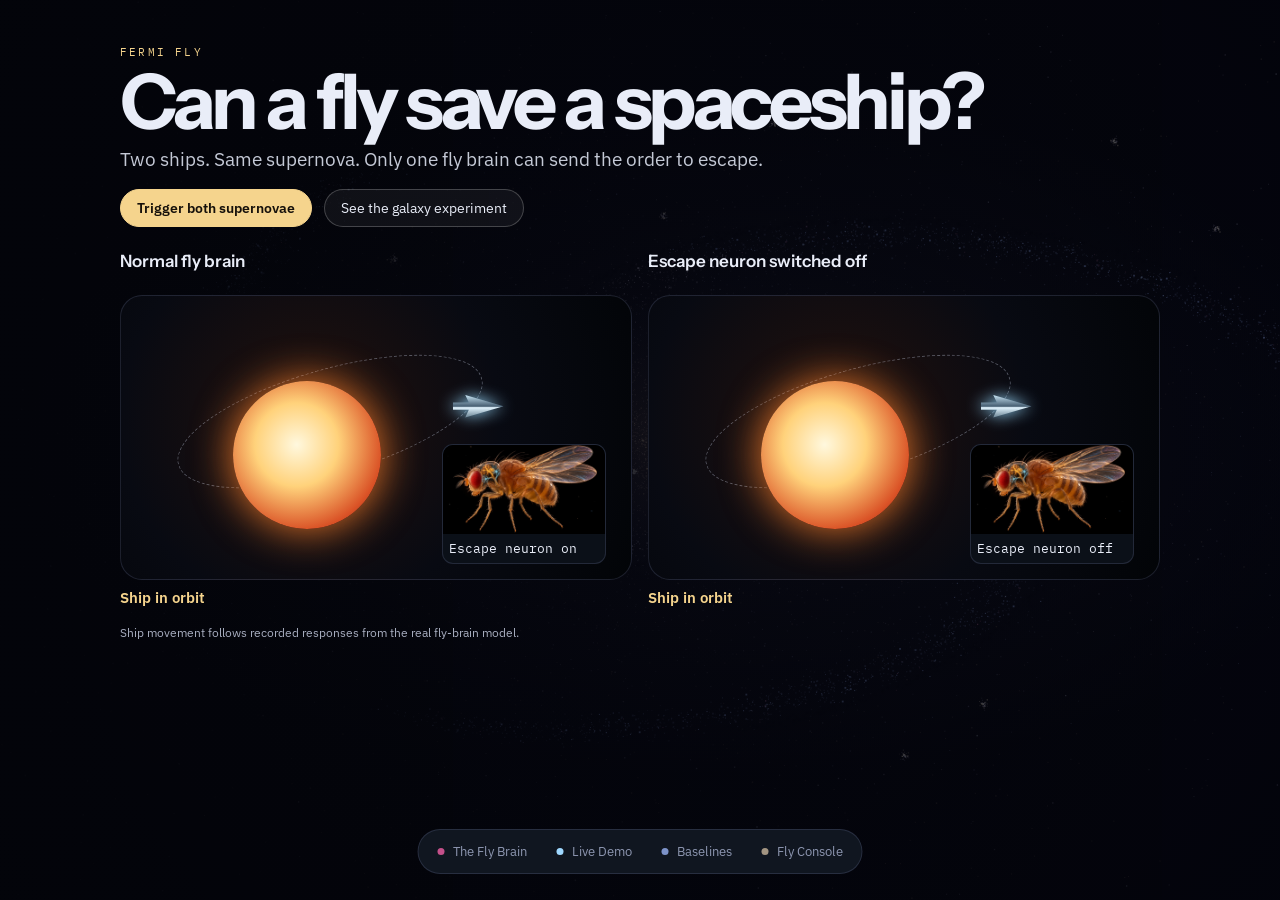
==== commit d8590947: "Push UI fixes" ====
--- a/viz/index.html
+++ b/viz/index.html
@@ -3,100 +3,128 @@
 <head>
 <meta charset="utf-8">
 <meta name="viewport" content="width=device-width, initial-scale=1">
-<title>Where Is Everybody?</title>
+<title>Fermi Fly</title>
 <link rel="preconnect" href="https://fonts.googleapis.com">
 <link rel="preconnect" href="https://fonts.gstatic.com" crossorigin>
-<link href="https://fonts.googleapis.com/css2?family=Syne:wght@600;700;800&family=IBM+Plex+Sans:wght@400;500;600;700&family=IBM+Plex+Mono:wght@400;500;600&display=swap" rel="stylesheet">
+<link href="https://fonts.googleapis.com/css2?family=Instrument+Sans:wght@500;600;700&family=IBM+Plex+Sans:wght@400;500;600&family=IBM+Plex+Mono:wght@400;500;600&display=swap" rel="stylesheet">
 <style>
 :root{
   /* Layout: a full-bleed spiral galaxy is the home screen; each project section is a world in it; clicking opens a side panel (the demo opens wide). Single dark theme by choice. */
   --void:#04050d;
-  --ink:#f6f7fc;
-  --dim:#cdd3e2;
-  --line:rgba(190,204,245,.12);
-  --fill:rgba(255,255,255,.035);
-  --ease:cubic-bezier(.22,1,.36,1);
-  --panel:rgba(8,10,24,.9);
+  --ink:#e9edf8;
+  --dim:#8d96b0;
+  --line:rgba(160,176,226,.16);
+  --panel:#0b1018;
+  --nav:#101620;
+  --gold:#f5d48d;
+  --gold-ink:#15100a;
+  --active-gold:#211a10;
+  --active-border:#b7985a;
+  --body-copy:#c4c9d6;
+  --caption:#a8aec0;
+  --signal:#8ff0b4;
   --sugar:#f4b740;   /* sugar / MN9 / settle */
   --fwd:#4fd6e8;     /* DNp09 / expand */
-  --bitter:#a585ff;  /* bitter / MDN / retreat */
+  --bitter:#acbedc;  /* bitter / MDN / retreat */
   --loom:#ff5a4e;    /* looming / Giant Fiber / flee */
-  --display:"Syne",system-ui,sans-serif;
+  --display:"Instrument Sans",system-ui,sans-serif;
   --body:"IBM Plex Sans",system-ui,-apple-system,"Segoe UI",sans-serif;
   --mono:"IBM Plex Mono",ui-monospace,SFMono-Regular,Menlo,monospace;
   color-scheme:dark;
 }
 *{box-sizing:border-box;margin:0;padding:0}
-html,body{height:100%;background:var(--void);color:var(--ink);font-family:var(--body);font-weight:500;overflow:hidden;-webkit-font-smoothing:auto}
+html,body{height:100%;background:var(--void);color:var(--ink);font-family:var(--body);overflow-x:clip;overflow-y:hidden;-webkit-font-smoothing:antialiased}
 button,input,select{font:inherit;color:inherit}
 :focus-visible{outline:2px solid var(--fwd);outline-offset:2px}
 
 #sky{position:fixed;inset:0;width:100%;height:100%;display:block}
 
-.brand{position:fixed;left:clamp(16px,3vw,44px);top:clamp(16px,3vw,40px);max-width:430px;pointer-events:none;transition:opacity .4s;z-index:1}
-.brand::before{content:"";position:absolute;inset:-60px -80px -50px -60px;background:radial-gradient(closest-side,rgba(4,5,13,.82),rgba(4,5,13,0));z-index:-1}
-.eyebrow{font-size:14px;font-weight:600;letter-spacing:-.005em;color:var(--sugar)}
-.brand h1{font-family:var(--display);font-weight:800;font-size:clamp(36px,5.2vw,64px);line-height:.94;letter-spacing:-.015em;margin:12px 0 14px;text-wrap:balance}
-.brand p{color:var(--dim);font-size:15px;line-height:1.55;max-width:34ch}
-.brand p b{color:var(--ink);font-weight:500}
-body.panel-open .brand{opacity:0}
-
-.dock{position:fixed;left:50%;bottom:clamp(12px,2.4vw,26px);transform:translateX(-50%);display:flex;gap:4px;padding:6px;background:rgba(16,18,36,.62);border:1px solid rgba(255,255,255,.08);border-radius:999px;backdrop-filter:blur(24px) saturate(170%);-webkit-backdrop-filter:blur(24px) saturate(170%);box-shadow:0 10px 40px rgba(0,0,0,.35);max-width:calc(100% - 32px);overflow-x:auto;scrollbar-width:none;z-index:5}
-.dock button{background:none;border:0;border-radius:999px;padding:8px 15px;font-size:13.5px;font-weight:500;color:var(--dim);white-space:nowrap;cursor:pointer;display:flex;align-items:center;gap:8px;transition:background .25s ease,color .25s ease}
+#sky{opacity:.62}
+.hero{position:fixed;inset:0;display:grid;grid-template-columns:minmax(290px,.8fr) minmax(0,1.2fr);align-items:center;gap:clamp(12px,3vw,64px);padding:clamp(32px,7vw,108px) clamp(24px,8vw,144px) 104px;background:linear-gradient(90deg,rgba(3,4,10,.94),rgba(3,4,10,.57));z-index:1;overflow:auto}
+.panel-open .hero,.star-map-open .hero{display:none}
+.hero-copy{position:relative;z-index:1}
+.hero h1{overflow-wrap:anywhere;min-width:0;font-family:var(--display);font-weight:700;font-size:clamp(54px,8.8vw,126px);letter-spacing:-.057em;line-height:.91;margin:15px 0 22px}
+.hero-copy p{max-width:34ch;color:var(--body-copy);font-size:clamp(17px,2vw,22px);line-height:1.48}
+.eyebrow{font-family:var(--mono);font-size:11px;letter-spacing:.2em;text-transform:uppercase;color:var(--gold)}
+.hero-actions{display:flex;align-items:center;gap:12px;flex-wrap:wrap;margin-top:28px}
+.hero-actions .btn.primary{background:var(--gold);border-color:var(--gold);color:var(--gold-ink)}
+.hero-actions .btn:hover{filter:brightness(1.12)}
+.specimen{width:min(100%,720px);justify-self:center;display:grid;gap:14px;min-width:0}
+.specimen-frame{position:relative;overflow:hidden;border-radius:26px;aspect-ratio:1.52;background:#050608;border:1px solid rgba(255,255,255,.12);isolation:isolate}
+.specimen-frame img{width:100%;height:100%;object-fit:cover;display:block}
+.specimen-frame::after{content:"";position:absolute;inset:0;pointer-events:none;background:radial-gradient(ellipse at center,transparent 55%,rgba(4,5,13,.68) 100%)}
+.brain-flare{position:absolute;left:var(--brain-x,29%);top:var(--brain-y,35%);width:22%;aspect-ratio:1;transform:translate(-50%,-50%);background:radial-gradient(circle,rgba(255,219,129,.72),rgba(221,141,50,.18) 38%,transparent 68%);mix-blend-mode:screen;opacity:0;pointer-events:none;z-index:1}
+.specimen-frame[data-active="true"] .brain-flare{animation:brain-pulse 1.1s ease-out both}
+@keyframes brain-pulse{0%,100%{opacity:0}30%{opacity:1}60%{opacity:.25}}
+.specimen figcaption{padding:0 4px;display:grid;gap:10px}
+.stimuli{display:flex;gap:7px;flex-wrap:wrap}
+.stimuli .btn{font-size:12px;padding:6px 12px}
+.stimuli .btn[aria-pressed="true"]{color:var(--gold);border-color:var(--active-border);background:var(--active-gold)}
+#heroResponse{color:#d7dbe5;font-family:var(--mono);font-size:12px;min-height:2.8em;line-height:1.55}
+.specimen-note{color:var(--caption);font-size:12px}
+@media(max-width:790px){
+  .hero{grid-template-columns:minmax(0,1fr);align-content:start;gap:26px;padding:56px 24px 100px}
+  .hero h1{margin:8px 0 12px}
+  .hero-actions{margin-top:18px}
+  .specimen{width:min(100%,560px);justify-self:start}
+}
+@media(max-height:660px) and (min-width:791px){.hero{padding-block:44px 90px}}
+@media(prefers-reduced-motion:reduce){.specimen-frame[data-active="true"] .brain-flare{animation:none;opacity:.7}}
+.dock{position:fixed;left:50%;bottom:clamp(12px,2.4vw,26px);transform:translateX(-50%);display:flex;gap:2px;padding:5px;background:var(--nav);border:1px solid var(--line);border-radius:999px;max-width:calc(100% - 32px);overflow-x:auto;scrollbar-width:none;z-index:5}
+.dock button{background:none;border:0;border-radius:999px;padding:8px 14px;font-size:13px;color:var(--dim);white-space:nowrap;cursor:pointer;display:flex;align-items:center;gap:8px;transition:background .2s,color .2s}
 .dock button:hover{color:var(--ink);background:rgba(255,255,255,.06)}
 .dock button[aria-current="true"]{color:var(--void);background:var(--ink)}
+body:not(.star-map-open):not(.panel-open) .dock .secondary-place{display:none}
 .dock .dot{width:7px;height:7px;border-radius:50%;flex:none}
 
-.tip{position:fixed;pointer-events:none;padding:10px 14px;border-radius:14px;background:rgba(18,20,38,.72);backdrop-filter:blur(20px) saturate(170%);-webkit-backdrop-filter:blur(20px) saturate(170%);border:1px solid rgba(255,255,255,.1);box-shadow:0 12px 32px rgba(0,0,0,.4);font-size:13px;line-height:1.35;opacity:0;transform:translateY(4px);transition:opacity .15s,transform .15s;z-index:4;max-width:240px}
+.tip{position:fixed;pointer-events:none;padding:8px 12px;border-radius:10px;background:rgba(8,10,24,.92);border:1px solid var(--line);font-size:13px;line-height:1.35;opacity:0;transform:translateY(4px);transition:opacity .15s,transform .15s;z-index:4;max-width:240px}
 .tip.on{opacity:1;transform:none}
 .tip b{display:block;font-family:var(--display);font-size:15px;font-weight:700;margin-bottom:2px}
 .tip span{color:var(--dim)}
 
-.hint{position:fixed;right:clamp(16px,3vw,44px);top:clamp(20px,3vw,44px);font-size:13px;color:var(--dim);pointer-events:none;transition:opacity .4s}
-body.panel-open .hint{opacity:0}
+.hint{display:none;position:fixed;right:clamp(16px,3vw,44px);top:clamp(20px,3vw,44px);font-family:var(--mono);font-size:11.5px;color:var(--dim);letter-spacing:.08em;text-transform:uppercase;pointer-events:auto;transition:opacity .4s;z-index:2}
+body.star-map-open .hint{display:block}
+body.panel-open .hint{visibility:hidden}
 
 /* ---------- panel ---------- */
-.panel{position:fixed;top:0;right:0;height:100%;width:min(480px,100%);background:rgba(12,14,30,.74);backdrop-filter:blur(28px) saturate(170%);-webkit-backdrop-filter:blur(28px) saturate(170%);border-left:1px solid rgba(255,255,255,.07);box-shadow:-30px 0 80px rgba(0,0,0,.35);scrollbar-width:thin;scrollbar-color:rgba(255,255,255,.18) transparent;transform:translateX(102%);transition:transform .6s var(--ease),width .6s var(--ease);overflow-y:auto;z-index:6;visibility:hidden}
+.panel{position:fixed;top:0;right:0;height:100%;width:min(480px,100%);background:var(--panel);border-left:1px solid var(--line);transform:translateX(102%);transition:transform .5s cubic-bezier(.2,.8,.2,1),width .5s cubic-bezier(.2,.8,.2,1);overflow-y:auto;z-index:6;visibility:hidden}
 .panel.open{transform:none;visibility:visible}
-.panel.wide{width:min(1240px,100%);background:rgba(6,8,20,.97)}
-.panel-inner{padding:32px clamp(20px,3.2vw,40px) 120px;display:flex;flex-direction:column;gap:30px}
+.panel.wide{width:min(1240px,100%);background:var(--panel)}
+.panel-inner{padding:28px clamp(18px,3vw,36px) 120px;display:flex;flex-direction:column;gap:22px}
 .panel-top{display:flex;justify-content:space-between;align-items:center;gap:12px;position:sticky;top:0;margin:-28px calc(-1*clamp(18px,3vw,36px)) 0;padding:16px clamp(18px,3vw,36px);background:inherit;z-index:2}
-.crumb{font-size:13.5px;font-weight:500;color:var(--dim)}
+.crumb{font-family:var(--mono);font-size:11.5px;letter-spacing:.14em;text-transform:uppercase;color:var(--dim)}
 .crumb i{font-style:normal;color:var(--ink)}
-.icon-btn{width:32px;height:32px;border-radius:50%;border:0;background:rgba(255,255,255,.08);transition:background .2s ease;cursor:pointer;display:grid;place-items:center;font-size:18px;line-height:1;color:var(--dim)}
-.icon-btn:hover{color:var(--ink);background:rgba(255,255,255,.15)}
-.icon-btn svg{width:12px;height:12px;stroke:currentColor;stroke-width:2;stroke-linecap:round}
+.icon-btn{width:36px;height:36px;border-radius:50%;border:1px solid var(--line);background:rgba(255,255,255,.03);cursor:pointer;display:grid;place-items:center;font-size:18px;line-height:1;color:var(--dim)}
+.icon-btn:hover{color:var(--ink);border-color:rgba(255,255,255,.35)}
 
 section[data-id]{display:none;flex-direction:column;gap:20px}
-section[data-id].on{display:flex;animation:rise .5s var(--ease) both}
-@keyframes rise{from{opacity:0;transform:translateY(8px)}to{opacity:1;transform:none}}
-section[data-id]{gap:28px!important}
+section[data-id].on{display:flex}
 section h2{font-family:var(--display);font-weight:800;font-size:clamp(28px,3vw,38px);line-height:1;letter-spacing:-.01em;text-wrap:balance}
-section h3{font-size:15px;font-weight:600;letter-spacing:-.01em;color:var(--ink)}
-section p{font-size:15px;line-height:1.72;color:#eef1f8;max-width:62ch}
-section p strong{color:var(--ink);font-weight:700}
+section h3{font-family:var(--mono);font-size:11.5px;font-weight:600;letter-spacing:.14em;text-transform:uppercase;color:var(--dim)}
+section p{font-size:15px;line-height:1.62;color:#c9cfe0;max-width:62ch}
+section p strong{color:var(--ink);font-weight:600}
 .lede{font-size:17px!important;color:var(--ink)!important}
-.block{display:flex;flex-direction:column;gap:14px}
+.block{display:flex;flex-direction:column;gap:10px}
 
 .pitch{border-left:2px solid var(--sugar);padding:4px 0 4px 16px;font-family:var(--display);font-size:20px;font-weight:700;line-height:1.25;text-wrap:balance}
 
-.qs{display:grid;gap:12px}
-.q{display:grid;gap:6px;padding:16px 18px;border:1px solid var(--line);border-radius:16px;background:var(--fill)}
+.qs{display:grid;gap:10px}
+.q{display:grid;grid-template-columns:auto 1fr;gap:4px 14px;padding:14px 16px;border:1px solid var(--line);border-radius:14px;background:rgba(255,255,255,.02)}
 .q .n{font-family:var(--mono);font-size:12px;color:var(--sugar);grid-row:span 2;padding-top:2px}
 .q b{font-weight:600;font-size:15px}
 .q span{color:var(--dim);font-size:14px;line-height:1.5}
 
-.stats{display:grid;grid-template-columns:repeat(3,1fr);gap:12px}
-.stat{padding:16px;border:1px solid var(--line);border-radius:16px;background:var(--fill)}
+.stats{display:flex;flex-wrap:wrap;gap:14px;padding-block:12px;border-block:1px solid var(--line)}
+.stat{flex:1;min-width:95px}
 .stat b{display:block;font-family:var(--display);font-size:26px;font-weight:700;font-variant-numeric:tabular-nums}
 .stat span{font-size:12.5px;color:var(--dim);line-height:1.35;display:block;margin-top:4px}
 
-.map{display:grid;gap:10px}
-.map-row{display:grid;grid-template-columns:110px 18px 1fr;align-items:center;gap:10px;padding:12px 14px;border-radius:12px;background:rgba(255,255,255,.025)}
-.tag{font-size:14px;font-weight:600;display:flex;align-items:center;gap:8px}
+.map{display:grid;gap:8px}
+.map-row{display:grid;grid-template-columns:110px 18px 1fr;align-items:center;gap:10px;padding:10px 12px;border-radius:12px;background:rgba(255,255,255,.025)}
+.tag{font-family:var(--mono);font-size:12.5px;font-weight:600;display:flex;align-items:center;gap:8px}
 .tag::before{content:"";width:8px;height:8px;border-radius:50%;background:currentColor;box-shadow:0 0 10px currentColor}
-.arrow{color:var(--dim);opacity:.6}
-.map-row span:last-child{font-size:14px;color:#eef1f8;line-height:1.4}
+.arrow{color:var(--dim);font-family:var(--mono)}
+.map-row span:last-child{font-size:14px;color:#c9cfe0;line-height:1.4}
 .c-sugar{color:var(--sugar)}.c-fwd{color:var(--fwd)}.c-bitter{color:var(--bitter)}.c-loom{color:var(--loom)}
 
 .params{display:grid;grid-template-columns:repeat(2,1fr);gap:1px;background:var(--line);border:1px solid var(--line);border-radius:12px;overflow:hidden}
@@ -104,58 +132,57 @@
 .params dt,.params span{color:var(--dim)}
 .params b{font-family:var(--mono);font-weight:500;font-variant-numeric:tabular-nums}
 
-.checks{display:grid;gap:8px;list-style:none}
-.checks li{display:flex;justify-content:space-between;align-items:center;gap:12px;padding:12px 14px;border:1px solid var(--line);border-radius:12px;background:var(--fill);font-size:14px}
-.pill{font-size:12.5px;font-weight:600;padding:4px 11px;border-radius:999px;border:1px solid transparent;background:rgba(255,255,255,.07);color:var(--dim);white-space:nowrap}
+.checks{display:grid;gap:6px;list-style:none}
+.checks li{display:flex;justify-content:space-between;align-items:center;gap:12px;padding:10px 12px;border:1px solid var(--line);border-radius:10px;font-size:14px}
+.pill{font-family:var(--mono);font-size:11px;letter-spacing:.06em;text-transform:uppercase;padding:3px 9px;border-radius:999px;border:1px dashed rgba(255,255,255,.25);color:var(--dim);white-space:nowrap}
 .pill.solid{border-style:solid}
 .pill.pass{border-style:solid;border-color:rgba(127,227,165,.55);color:#8ff0b4;background:rgba(127,227,165,.08)}
 .pill.fail{border-style:solid;border-color:rgba(255,90,78,.6);color:#ff8a80;background:rgba(255,90,78,.08)}
 .checks li > div{display:flex;flex-direction:column;gap:2px}
 .checks li small{color:var(--dim);font-family:var(--mono);font-size:11.5px}
 .small-note{font-size:12.5px!important;color:var(--dim)!important;line-height:1.5!important}
-.conn{position:fixed;left:clamp(16px,3vw,44px);bottom:clamp(16px,2.4vw,30px);z-index:7;font-size:12.5px;font-weight:600;padding:7px 13px;border-radius:999px;border:1px solid rgba(127,227,165,.45);color:#8ff0b4;background:rgba(8,10,24,.85);display:none;align-items:center;gap:7px}
-.conn::before{content:"";width:7px;height:7px;border-radius:50%;background:#8ff0b4;box-shadow:0 0 8px #8ff0b4}
+.conn{position:fixed;left:clamp(16px,3vw,44px);bottom:clamp(16px,2.4vw,30px);z-index:7;font-family:var(--mono);font-size:11px;letter-spacing:.08em;text-transform:uppercase;padding:6px 11px;border-radius:999px;border:1px solid rgba(127,227,165,.45);color:var(--signal);background:var(--nav);display:none;align-items:center;gap:7px}
+.conn::before{content:"";width:7px;height:7px;border-radius:50%;background:var(--signal);box-shadow:0 0 8px var(--signal)}
 .conn.on{display:flex}
-@media (max-width:860px){.conn{bottom:auto;top:12px}}
+.conn{bottom:auto;top:clamp(12px,2vw,24px)}
+.panel-open .conn{display:none}
 .real-fly{display:grid;gap:12px}
 .slider{display:grid;grid-template-columns:76px 1fr 42px;align-items:center;gap:10px;font-size:13px;color:var(--dim)}
 .slider input{width:100%;accent-color:var(--c)}
 .slider b{font-family:var(--mono);font-weight:500;color:var(--ink);text-align:right;font-size:12px}
-.check-row{display:flex;align-items:center;gap:8px;font-size:13.5px;color:#eef1f8}
+.check-row{display:flex;align-items:center;gap:8px;font-size:13.5px;color:#c9cfe0}
 .check-row input{accent-color:var(--loom);width:16px;height:16px}
 .fly-out{display:grid;gap:8px}
 .offline{opacity:.55}
 .offline .btn{pointer-events:none}
 
-.steps{display:grid;gap:12px;counter-reset:s;list-style:none}
-.steps li{counter-increment:s;display:grid;grid-template-columns:28px 1fr;gap:10px;font-size:14.5px;line-height:1.5;color:#eef1f8}
-.steps li::before{content:counter(s);font-size:13px;font-weight:600;color:var(--dim);padding-top:1px;font-variant-numeric:tabular-nums}
-
-.outcomes{display:grid;grid-template-columns:repeat(2,1fr);gap:10px}
-.outcome{padding:16px;border-radius:16px;border:1px solid var(--line);background:var(--fill);display:flex;flex-direction:column;gap:6px}
+.steps{display:grid;gap:8px;padding-left:1.2em;color:var(--body-copy);font-size:14.5px;line-height:1.5}
+.steps li::marker{color:var(--gold)}
+
+.outcomes{display:grid;grid-template-columns:repeat(2,1fr);gap:8px}
+.outcome{padding:14px;border-radius:12px;border:1px dashed var(--line);display:flex;flex-direction:column;gap:6px}
 .outcome b{font-size:14.5px;font-weight:600}
 .outcome span{font-size:13px;color:var(--dim);line-height:1.45}
-.outcome em{font-style:normal;font-size:12.5px;font-weight:500;color:var(--dim);opacity:.8;margin-top:auto}
-
-.loop{padding:18px 16px 10px;border:1px solid var(--line);border-radius:20px;background:var(--fill)}
+.outcome em{font-style:normal;font-family:var(--mono);font-size:11px;color:var(--dim);letter-spacing:.06em;text-transform:uppercase;margin-top:auto}
+
 .loop svg{width:100%;height:auto;display:block}
 
-.rank{list-style:none;display:grid;gap:8px}
+.rank{list-style:none;display:grid;gap:5px}
 .rank li{display:grid;grid-template-columns:26px 1fr 90px;align-items:center;gap:10px;font-size:13px;color:var(--dim)}
 .rank li span:first-child{font-family:var(--mono);font-variant-numeric:tabular-nums}
-.rank .bar{height:6px;border-radius:3px;background:rgba(255,255,255,.07)}
-
-.chips{display:flex;flex-wrap:wrap;gap:8px}
+.rank .bar{height:8px;border-radius:4px;border:1px dashed rgba(255,255,255,.18)}
+
+.chips{display:flex;flex-wrap:wrap;gap:6px}
 .chip{font-size:13px;padding:6px 11px;border-radius:999px;border:1px solid var(--line);background:rgba(255,255,255,.03)}
 
-.ladder{display:grid;gap:10px}
-.rung{display:grid;grid-template-columns:auto 1fr auto;gap:12px;align-items:center;padding:14px 16px;border-radius:12px;border:1px solid var(--line)}
+.ladder{display:grid;gap:6px}
+.rung{display:grid;grid-template-columns:auto 1fr auto;gap:12px;align-items:center;padding:12px 14px;border-radius:12px;border:1px solid var(--line)}
 .rung:first-child{border-color:rgba(244,183,64,.5);background:rgba(244,183,64,.06)}
-.rung .n{font-size:14px;font-weight:600;color:var(--dim);font-variant-numeric:tabular-nums;min-width:12px}
+.rung .n{font-family:var(--mono);font-size:12px;color:var(--dim)}
 .rung b{font-weight:600;font-size:14.5px;display:block}
 .rung small{color:var(--dim);font-size:13px}
 
-.console{border:1px solid var(--line);border-radius:16px;padding:20px;display:grid;gap:16px;background:linear-gradient(180deg,rgba(255,255,255,.03),transparent)}
+.console{border:1px solid var(--line);border-radius:16px;padding:18px;display:grid;gap:16px;background:linear-gradient(180deg,rgba(255,255,255,.03),transparent)}
 .leds{display:grid;grid-template-columns:repeat(4,1fr);gap:8px}
 .led{display:flex;flex-direction:column;align-items:center;gap:8px;font-family:var(--mono);font-size:11.5px;color:var(--dim)}
 .led i{width:22px;height:22px;border-radius:50%;background:#1a1d2e;border:1px solid rgba(255,255,255,.12);transition:background .15s,box-shadow .15s}
@@ -164,15 +191,14 @@
 .meter .track{height:6px;border-radius:3px;background:rgba(255,255,255,.07);overflow:hidden}
 .meter .fill{height:100%;width:0;border-radius:3px;background:var(--c);transition:width .25s}
 .meter b{font-family:var(--mono);font-weight:500;color:var(--ink);text-align:right;font-variant-numeric:tabular-nums;font-size:12px}
-.btn{border:1px solid rgba(255,255,255,.14);background:rgba(255,255,255,.06);border-radius:999px;padding:9px 16px;font-size:13.5px;font-weight:600;cursor:pointer;display:inline-flex;align-items:center;gap:8px;white-space:nowrap;transition:background .2s ease,transform .15s ease,border-color .2s ease}
-.btn:hover{background:rgba(255,255,255,.11);border-color:rgba(255,255,255,.22)}
-.btn:active{transform:scale(.97)}
-.btn svg{width:12px;height:12px;fill:currentColor}
+.btn{border:1px solid rgba(255,255,255,.22);background:rgba(255,255,255,.05);border-radius:999px;padding:9px 16px;font-size:13.5px;cursor:pointer;display:inline-flex;align-items:center;gap:8px;white-space:nowrap}
+[hidden]{display:none!important}
+.btn:hover{background:rgba(255,255,255,.1)}
 .btn.primary{background:var(--ink);color:var(--void);border-color:var(--ink);font-weight:600}
 .btn.primary:hover{background:#fff}
 
-.team{display:grid;grid-template-columns:repeat(2,1fr);gap:10px}
-.member{padding:16px;border:1px solid var(--line);border-radius:16px;background:var(--fill);display:flex;flex-direction:column;gap:4px}
+.team{display:grid;grid-template-columns:repeat(2,1fr);gap:8px}
+.member{padding:14px;border:1px solid var(--line);border-radius:14px;display:flex;flex-direction:column;gap:4px}
 .member b{font-family:var(--display);font-size:17px;font-weight:700}
 .member span{font-size:13px;color:var(--dim)}
 
@@ -180,8 +206,8 @@
 
 /* ---------- demo ---------- */
 .demo-head{display:flex;justify-content:space-between;align-items:flex-end;gap:16px;flex-wrap:wrap}
-.status{display:flex;gap:10px;align-items:flex-start;padding:0 0 0 12px;border-left:2px solid rgba(244,183,64,.6);font-size:13px;line-height:1.5;color:var(--dim);max-width:640px}
-.status.real{border-left-color:rgba(79,214,232,.7)}
+.status{display:flex;gap:10px;align-items:flex-start;padding:11px 14px;border-radius:12px;border:1px dashed rgba(244,183,64,.45);background:rgba(244,183,64,.05);font-size:13.5px;line-height:1.5;color:#d8dcea;max-width:640px}
+.status.real{border:1px solid rgba(79,214,232,.45);background:rgba(79,214,232,.06)}
 .status b{color:var(--ink);font-weight:600}
 .controls{display:flex;flex-wrap:wrap;gap:8px;align-items:center}
 .controls select{background:rgba(255,255,255,.05);border:1px solid rgba(255,255,255,.22);border-radius:999px;padding:8px 12px;font-size:13px}
@@ -192,61 +218,112 @@
 .timeline input[type=range]{width:100%;accent-color:var(--sugar)}
 .epoch{font-family:var(--mono);font-size:13px;color:var(--dim);font-variant-numeric:tabular-nums;white-space:nowrap}
 .epoch b{color:var(--ink);font-weight:500}
-.gal-grid{display:grid;grid-template-columns:repeat(var(--cols,3),1fr);gap:16px}
-.gal{border:1px solid var(--line);border-radius:20px;overflow:hidden;background:radial-gradient(circle at 50% 50%,rgba(40,48,90,.35),rgba(4,5,13,0) 70%),#05060f;display:flex;flex-direction:column}
+.gal-grid{display:grid;grid-template-columns:repeat(var(--cols,3),1fr);gap:12px}
+.gal{border:1px solid var(--line);border-radius:16px;overflow:hidden;background:radial-gradient(circle at 50% 50%,rgba(40,48,90,.35),rgba(4,5,13,0) 70%),#05060f;display:flex;flex-direction:column}
 .gal canvas{width:100%;aspect-ratio:1;display:block;cursor:crosshair}
-.gal-cap{display:flex;justify-content:space-between;align-items:baseline;gap:8px;padding:12px 16px;border-top:1px solid var(--line)}
+.gal-cap{display:flex;justify-content:space-between;align-items:baseline;gap:8px;padding:10px 14px;border-top:1px solid var(--line)}
 .gal-cap b{font-family:var(--display);font-size:16px;font-weight:700;display:flex;align-items:center;gap:8px}
 .gal-cap b i{width:9px;height:9px;border-radius:50%;display:inline-block}
 .gal-cap small{display:block;color:var(--dim);font-size:12px;margin-top:2px}
 .gal-cap .count{font-family:var(--mono);font-size:20px;font-variant-numeric:tabular-nums;text-align:right;line-height:1}
-.gal-cap .count small{font-family:var(--body);font-size:12px;color:var(--dim);margin-top:4px}
-.legend{display:flex;flex-wrap:wrap;gap:12px 20px;font-size:12.5px;color:var(--dim)}
+.gal-cap .count small{font-size:10.5px;letter-spacing:.08em;text-transform:uppercase}
+.legend{display:flex;flex-wrap:wrap;gap:14px;font-size:12.5px;color:var(--dim)}
 .legend span{display:flex;align-items:center;gap:6px}
 .legend i{width:9px;height:9px;border-radius:50%;background:var(--c);box-shadow:0 0 8px var(--c)}
 .legend i.ring{background:none;border:1.5px solid var(--loom);box-shadow:none}
-.demo-bottom{display:grid;grid-template-columns:1.6fr 1fr;gap:16px}
-.card{border:1px solid var(--line);border-radius:20px;background:var(--fill);padding:20px;display:flex;flex-direction:column;gap:14px;min-width:0}
+.demo-bottom{display:grid;grid-template-columns:1.6fr 1fr;gap:12px}
+.card{border:1px solid var(--line);border-radius:16px;padding:16px;display:flex;flex-direction:column;gap:12px;min-width:0}
 .card-head{display:flex;justify-content:space-between;align-items:baseline;gap:10px}
 #popChart{width:100%;height:220px;display:block}
-.readout{display:grid;gap:12px}
+.readout{display:grid;gap:10px}
 .readout .who{display:flex;justify-content:space-between;align-items:center;gap:10px}
 .readout .who b{font-family:var(--display);font-size:17px;font-weight:700}
 .readout .who small{display:block;color:var(--dim);font-size:12.5px;margin-top:2px}
-.readout .sub{font-size:13px;font-weight:600;color:var(--dim);margin-top:6px}
+.readout .sub{font-family:var(--mono);font-size:10.5px;letter-spacing:.12em;text-transform:uppercase;color:var(--dim);margin-top:4px}
 .empty{color:var(--dim);font-size:14px;line-height:1.5}
-.act{font-size:12.5px;text-transform:capitalize;padding:4px 10px;border-radius:999px;color:var(--void);font-weight:600;background:var(--c)}
+.act{font-family:var(--mono);font-size:11px;letter-spacing:.08em;text-transform:uppercase;padding:4px 10px;border-radius:999px;color:var(--void);font-weight:600;background:var(--c)}
 .schema{font-family:var(--mono);font-size:12px;line-height:1.55;background:#03040b;border:1px solid var(--line);border-radius:12px;padding:14px;overflow-x:auto;color:#b9c0d6;white-space:pre}
 details summary{cursor:pointer;font-size:14px;color:var(--dim);list-style:none;display:flex;align-items:center;gap:8px}
-details summary::before{content:"";width:7px;height:7px;border-right:1.5px solid var(--dim);border-bottom:1.5px solid var(--dim);transform:rotate(-45deg);transition:transform .25s ease;margin-right:4px}
-details[open] summary::before{transform:rotate(45deg)}
+details summary::before{content:"+";font-family:var(--mono);width:16px;color:var(--sugar)}
+details[open] summary::before{content:"−"}
 details > div{margin-top:12px;display:grid;gap:10px}
 
 @media (max-width:860px){
   .gal-grid{grid-template-columns:1fr}
   .demo-bottom{grid-template-columns:1fr}
-  .hint{display:none}
 }
 @media (max-width:480px){
-  .stats{grid-template-columns:1fr 1fr}
   .outcomes,.team,.params{grid-template-columns:1fr}
   .map-row{grid-template-columns:92px 14px 1fr}
 }
 @media (prefers-reduced-motion:reduce){
-  .panel,.brand,.tip{transition:none}
-  section[data-id].on{animation:none}
-}
+  .panel,.tip{transition:none}
+}
+/* Evacuation scene */
+.hero{display:block;padding:clamp(36px,5vh,68px) max(20px,calc((100vw - 1040px)/2)) 96px}
+.mission h1{font-size:clamp(40px,6vw,78px);margin:8px 0 10px}
+.mission p{color:var(--body-copy);font-size:clamp(15px,2vw,19px)}
+.mission .hero-actions{margin:18px 0 24px}
+.comparison{display:grid;grid-template-columns:repeat(2,minmax(0,1fr));gap:16px}
+.comparison figcaption{font:600 clamp(12px,2vw,17px) var(--display);min-height:2.6em}
+.comparison .evacuation{aspect-ratio:1.8}
+.outcome-text{min-height:3em;padding-top:8px;color:var(--gold);font:600 clamp(11px,1.8vw,15px) var(--body)}
+@media(max-width:550px){.comparison{gap:8px}.comparison .evacuation{aspect-ratio:1.2;border-radius:10px}.fly-pilot{width:51%!important}}
+
+#evacReadout{color:var(--caption)}
+.evacuation{position:relative;isolation:isolate;overflow:hidden;aspect-ratio:1.37;border:1px solid var(--line);border-radius:22px;background:radial-gradient(circle at 37% 44%,#23120d,#080a12 53%,#020407)}
+.orbit{position:absolute;left:10%;top:26%;width:62%;height:37%;border:1px dashed var(--caption);border-radius:50%;transform:rotate(-16deg);opacity:.45}
+.dying-star{position:absolute;left:22%;top:30%;width:29%;aspect-ratio:1;border-radius:50%;background:radial-gradient(circle at 43% 43%,#fff8de,#ffd27b 35%,#da5226 72%,#5f1f12);box-shadow:0 0 42px #ec792b;transition:transform .85s ease,opacity .65s}
+.ship{position:absolute;z-index:2;left:65%;top:35%;width:10%;height:8%;filter:drop-shadow(0 0 8px #99dbff);transition:transform .85s cubic-bezier(.45,.06,.78,.39),opacity .7s}
+.ship i{display:block;width:100%;height:100%;background:linear-gradient(#c8e5f4,#465e72 49%,#e0f3fd 55%,#647e8f);clip-path:polygon(0 34%,32% 34%,25% 0,100% 50%,25% 100%,32% 66%,0 66%)}
+.fly-pilot{position:absolute;z-index:3;bottom:5%;right:5%;width:32%;background:var(--panel);border:1px solid var(--line);border-radius:11px;overflow:hidden}
+.fly-pilot img{width:100%;display:block;aspect-ratio:1.8;object-fit:cover}
+.fly-pilot span{display:block;padding:6px;color:var(--ink);font:clamp(9px,1.2vw,13px) var(--mono)}
+.evacuation[data-phase=warning] .dying-star{transform:scale(1.45)}
+.evacuation[data-phase=escaped] .ship{transform:translate(430%,-220%) scale(.25);opacity:0}
+.evacuation[data-phase=escaped] .fly-pilot{border-color:var(--gold)}
+.evacuation[data-phase=escaped] .dying-star{animation:star-burst 1.5s .35s both}
+@keyframes star-burst{0%{transform:scale(1.45)}55%{transform:scale(4);opacity:.95}100%{transform:scale(2.7);opacity:.22}}
+@media(prefers-reduced-motion:reduce){.evacuation[data-phase=escaped] .dying-star{animation:none;opacity:.35}}
+.evacuation[data-phase=lost] .dying-star{transform:scale(4);opacity:.85}
+.evacuation[data-phase=lost] .ship{opacity:0}
+@media(prefers-reduced-motion:reduce){.dying-star,.ship{transition:none}}
 </style>
 </head>
 <body>
 <canvas id="sky" aria-hidden="true"></canvas>
 
-<header class="brand">
-  <div class="eyebrow">Hack Day · Fruit Fly Hackathon</div>
-  <h1>Where is everybody?</h1>
-  <p>We gave a fruit fly the keys to a galaxy. Every colony is steered by a <b>real fly brain</b>, wired neuron for neuron. Click a world to explore.</p>
-</header>
-<div class="hint">Drag to rotate · Click a world to open it</div>
+<main class="hero" id="hero">
+  <header class="mission">
+    <div class="eyebrow">Fermi Fly</div>
+    <h1>Can a fly save a spaceship?</h1>
+    <p>Two ships. Same supernova. Only one fly brain can send the order to escape.</p>
+    <div class="hero-actions">
+      <button class="btn primary" id="trigger" disabled>Trigger both supernovae</button>
+      <button class="btn" id="heroDemo">See the galaxy experiment</button>
+    </div>
+  </header>
+  <div class="comparison">
+    <figure>
+      <figcaption>Normal fly brain</figcaption>
+      <div class="evacuation" data-phase="ready">
+        <div class="orbit"></div><div class="dying-star"></div><div class="ship"><i></i></div>
+        <div class="fly-pilot"><img src="fermi-fly.webp" alt="Illustrated fruit fly brain"><span>Escape neuron on</span></div>
+      </div>
+      <p class="outcome-text" role="status">Ship in orbit</p>
+    </figure>
+    <figure>
+      <figcaption>Escape neuron switched off</figcaption>
+      <div class="evacuation" data-phase="ready">
+        <div class="orbit"></div><div class="dying-star"></div><div class="ship"><i></i></div>
+        <div class="fly-pilot"><img src="fermi-fly.webp" alt="Illustrated fruit fly brain"><span>Escape neuron off</span></div>
+      </div>
+      <p class="outcome-text" role="status">Ship in orbit</p>
+    </figure>
+  </div>
+  <p id="evacReadout" class="specimen-note" role="status">Ship movement follows recorded responses from the real fly-brain model.</p>
+</main>
+<div class="hint">Drag to look around · Click a world · <button class="btn" id="mapHome">Home</button></div>
 
 <nav class="dock" id="dock" aria-label="Project sections"></nav>
 <div class="tip" id="tip" role="status" aria-live="polite"></div>
@@ -256,7 +333,7 @@
   <div class="panel-inner">
     <div class="panel-top">
       <div class="crumb" id="crumb">Galaxy / <i>Section</i></div>
-      <button class="icon-btn" id="closeBtn" aria-label="Close and return to the galaxy"><svg viewBox="0 0 12 12"><path d="M2 2l8 8M10 2l-8 8"/></svg></button>
+      <button class="icon-btn" id="closeBtn" aria-label="Close and return to the galaxy">×</button>
     </div>
 
     <!-- THE QUESTION -->
@@ -264,14 +341,10 @@
       <h2>The galaxy should be full. It's silent.</h2>
       <p class="lede">The Milky Way is old and big enough that someone should have spread across it by now. We see no one. That gap is the Fermi paradox.</p>
       <p>We fill a simulated galaxy with colonies and give every one of them the same decision maker: a fruit fly brain from the <strong>FlyWire connectome</strong>. Planets taste good or bad, dying stars loom, and the fly's own wiring decides whether to settle, expand, pull back or flee.</p>
-      <div class="pitch">“We coupled real fly connectomes across a galaxy and found which neurons decide whether it goes quiet.”</div>
+      <div class="pitch">“We gave a fruit fly the keys to a galaxy.”</div>
       <div class="block">
-        <h3>Three questions we test</h3>
-        <div class="qs">
-          <div class="q"><b>Dark forest</b><span>When two fly brains meet, do they settle into peace, or learn to hide and run?</span></div>
-          <div class="q"><b>Fear vs. greed</b><span>Normal, fearless and always-hungry flies run three galaxies side by side. Which one fills with life?</span></div>
-          <div class="q"><b>Real vs. shuffled wiring</b><span>Does a brain shaped by evolution spread life better than the same neurons rewired at random?</span></div>
-        </div>
+        <h3>What we test</h3>
+        <p>Does a colony spread farther when it cannot flee or sense hostility? Does the intact brain behave differently from a hand-written rule or a degree-preserving shuffle of its wiring?</p>
       </div>
     </section>
 
@@ -299,18 +372,6 @@
           <div class="map-row"><span class="tag c-fwd">DNp09</span><span class="arrow">→</span><span>Walk forward: send colony ships onward</span></div>
           <div class="map-row"><span class="tag c-bitter">MDN</span><span class="arrow">→</span><span>Walk backward: pull back and consolidate</span></div>
           <div class="map-row"><span class="tag c-loom">Giant Fiber</span><span class="arrow">→</span><span>Any spike abandons the system. Overrides everything.</span></div>
-        </div>
-      </div>
-      <div class="block">
-        <h3>Ask the real fly</h3>
-        <div class="console real-fly offline" id="realFly">
-          <p class="small-note" id="realFlyNote">Runs the actual connectome. Start the backend on a laptop with <code>python -m viz.server</code> and open the page from it to use this.</p>
-          <div class="slider" style="--c:var(--sugar)"><label for="inSugar">Sugar</label><input type="range" id="inSugar" min="0" max="1" step="0.05" value="1"><b id="vSugar">1.00</b></div>
-          <div class="slider" style="--c:var(--bitter)"><label for="inBitter">Bitter</label><input type="range" id="inBitter" min="0" max="1" step="0.05" value="0"><b id="vBitter">0.00</b></div>
-          <div class="slider" style="--c:var(--loom)"><label for="inLoom">Looming</label><input type="range" id="inLoom" min="0" max="1" step="0.05" value="0"><b id="vLoom">0.00</b></div>
-          <label class="check-row"><input type="checkbox" id="silGF"> Silence the Giant Fiber</label>
-          <div><button class="btn primary" id="runFly">Run the fly brain</button></div>
-          <div class="fly-out" id="flyOut"></div>
         </div>
       </div>
       <div class="block">
@@ -331,24 +392,29 @@
         <ul class="checks" id="checks"></ul>
         <p class="small-note" id="sanityMeta"></p>
       </div>
+      <div class="block">
+        <h3>Escape response map</h3>
+        <p>Percent of intact brains that fired Giant Fiber. Rows are sugar, columns are looming, and bitter is held at zero.</p>
+        <div id="escapeMap" style="overflow:auto">Run the backend with a generated experiment to see the map.</div>
+      </div>
     </section>
 
     <!-- DEMO -->
     <section data-id="demo">
       <div class="demo-head">
         <div class="block" style="gap:8px">
-          <h2>Three galaxies, one seed</h2>
-          <p style="margin:0">Same stars, same supernova schedule. Only the brain differs. Click any colony to see what its fly sensed and decided.</p>
+          <h2>One galaxy, six decision makers</h2>
+          <p style="margin:0">Same stars, same supernova schedule. Click a colony to inspect its inputs and decision.</p>
         </div>
         <div class="controls">
-          <button class="btn primary" id="playBtn" aria-label="Pause playback"><svg viewBox="0 0 12 12"><rect x="2" y="1.5" width="3" height="9" rx="1"/><rect x="7" y="1.5" width="3" height="9" rx="1"/></svg>Pause</button>
-          <button class="btn" id="seedBtn">New seed</button>
+          <button class="btn primary" id="playBtn" aria-label="Pause playback">❚❚ Pause</button>
+          <button class="btn" id="seedBtn">New mock seed</button>
           <label class="sr" for="speedSel" style="position:absolute;left:-9999px">Playback speed</label>
           <select id="speedSel">
-            <option value="4">0.5× speed</option>
-            <option value="8" selected>1× speed</option>
-            <option value="16">2× speed</option>
-            <option value="32">4× speed</option>
+            <option value="8">0.5× speed</option>
+            <option value="16" selected>1× speed</option>
+            <option value="32">2× speed</option>
+            <option value="64">4× speed</option>
           </select>
           <span class="btn file-btn">Load sim frames (.json)<input type="file" id="fileIn" accept=".json,application/json" aria-label="Load simulation frames JSON file"></span>
         </div>
@@ -360,10 +426,12 @@
       </div>
       <div class="gal-grid" id="galGrid"></div>
       <div class="legend">
-        <span><i style="--c:var(--sugar)"></i>Colony, size = population (MN9)</span>
-        <span><i style="--c:var(--fwd);width:5px;height:5px"></i>Colony ship heading out (DNp09)</span>
+        <span><i style="--c:var(--sugar)"></i>Settling (MN9)</span>
+        <span><i style="--c:var(--fwd)"></i>Expanding (DNp09)</span>
         <span><i style="--c:var(--bitter)"></i>Pulling back (MDN)</span>
-        <span><i class="ring"></i>Fleeing (Giant Fiber) or supernova</span>
+        <span><i style="--c:var(--loom)"></i>Fleeing (Giant Fiber)</span>
+        <span><i class="ring"></i>Supernova</span>
+        <span><i style="--c:#e9edf8;width:4px;height:4px"></i>Colony ship</span>
       </div>
       <div class="demo-bottom">
         <div class="card">
@@ -388,34 +456,23 @@
     <!-- FIRST CONTACT -->
     <section data-id="contact">
       <h2>First contact: two fly brains meet</h2>
-      <p class="lede">Colonies don't only react to stars. They react to each other, through the same circuits.</p>
+      <p class="lede">A proposed extension would let colonies send each other signals through the same circuits. The recorded experiment uses environmental hazards.</p>
       <div class="loop">
-        <svg viewBox="0 0 440 230" role="img" aria-label="Encounter loop: colony A advancing reads as looming to colony B, A settling reads as mild sugar, and B's response feeds back to A for up to three rounds.">
+        <svg viewBox="0 0 420 190" role="img" aria-label="Encounter loop: colony A's DNp09 rate becomes looming for colony B, A's MN9 becomes mild sugar for B, and B's response feeds back to A.">
           <defs>
-            <marker id="ah" viewBox="0 0 10 10" refX="8" refY="5" markerWidth="6" markerHeight="6" orient="auto"><path d="M1,1 L9,5 L1,9" fill="none" stroke="#cdd3e2" stroke-width="1.6" stroke-linecap="round" stroke-linejoin="round"/></marker>
-            <radialGradient id="gA" cx="50%" cy="40%" r="60%"><stop offset="0" stop-color="#4fd6e8" stop-opacity=".28"/><stop offset="1" stop-color="#4fd6e8" stop-opacity=".04"/></radialGradient>
-            <radialGradient id="gB" cx="50%" cy="40%" r="60%"><stop offset="0" stop-color="#a585ff" stop-opacity=".3"/><stop offset="1" stop-color="#a585ff" stop-opacity=".04"/></radialGradient>
+            <marker id="ah" viewBox="0 0 10 10" refX="8" refY="5" markerWidth="7" markerHeight="7" orient="auto"><path d="M0,0 L10,5 L0,10 z" fill="#8d96b0"/></marker>
           </defs>
-          <g font-family="IBM Plex Sans, system-ui, sans-serif">
-            <!-- what A sends -->
-            <g transform="translate(220,26)" text-anchor="middle" font-size="14" font-weight="600">
-              <rect x="-118" y="-16" width="236" height="27" rx="13.5" fill="rgba(255,90,78,.12)"/>
-              <text y="3" fill="#ff8a80">A advances → B senses looming</text>
-              <rect x="-118" y="17" width="236" height="27" rx="13.5" fill="rgba(244,183,64,.12)"/>
-              <text y="35" fill="#f6c766">A settles → B senses mild sugar</text>
-            </g>
-            <line x1="126" y1="100" x2="312" y2="100" stroke="#cdd3e2" stroke-width="1.4" marker-end="url(#ah)"/>
-            <line x1="314" y1="136" x2="128" y2="136" stroke="#cdd3e2" stroke-width="1.4" stroke-dasharray="4 5" marker-end="url(#ah)"/>
-            <text x="220" y="164" text-anchor="middle" font-size="14" font-weight="500" fill="#cdd3e2">B's answer becomes A's input</text>
-            <!-- brains -->
-            <circle cx="76" cy="118" r="44" fill="url(#gA)" stroke="#4fd6e8" stroke-opacity=".7" stroke-width="1.3"/>
-            <text x="76" y="118" text-anchor="middle" fill="#f6f7fc" font-family="Syne, sans-serif" font-weight="800" font-size="24">A</text>
-            <text x="76" y="138" text-anchor="middle" fill="#cdd3e2" font-size="13" font-weight="500">fly brain</text>
-            <circle cx="364" cy="118" r="44" fill="url(#gB)" stroke="#a585ff" stroke-opacity=".7" stroke-width="1.3"/>
-            <text x="364" y="118" text-anchor="middle" fill="#f6f7fc" font-family="Syne, sans-serif" font-weight="800" font-size="24">B</text>
-            <text x="364" y="138" text-anchor="middle" fill="#cdd3e2" font-size="13" font-weight="500">fly brain</text>
-            <text x="220" y="214" text-anchor="middle" font-size="13.5" font-weight="500" fill="#cdd3e2" opacity=".75">Up to 3 rounds per encounter, each starting from rest</text>
-          </g>
+          <circle cx="70" cy="95" r="42" fill="rgba(79,214,232,.08)" stroke="#4fd6e8"/>
+          <text x="70" y="91" text-anchor="middle" fill="#e9edf8" style="font-family:var(--display)" font-weight="700" font-size="22">A</text>
+          <text x="70" y="112" text-anchor="middle" fill="#8d96b0" style="font-family:var(--mono)" font-size="10">fly brain</text>
+          <circle cx="350" cy="95" r="42" fill="rgba(165,133,255,.08)" stroke="#a585ff"/>
+          <text x="350" y="91" text-anchor="middle" fill="#e9edf8" style="font-family:var(--display)" font-weight="700" font-size="22">B</text>
+          <text x="350" y="112" text-anchor="middle" fill="#8d96b0" style="font-family:var(--mono)" font-size="10">fly brain</text>
+          <path d="M112,72 C180,30 240,30 308,72" fill="none" stroke="#8d96b0" marker-end="url(#ah)"/>
+          <text x="210" y="30" text-anchor="middle" fill="#ff5a4e" style="font-family:var(--mono)" font-size="11">A's DNp09 → looming for B</text>
+          <text x="210" y="46" text-anchor="middle" fill="#f4b740" style="font-family:var(--mono)" font-size="11">A's MN9 → mild sugar for B</text>
+          <path d="M308,118 C240,160 180,160 112,118" fill="none" stroke="#8d96b0" marker-end="url(#ah)"/>
+          <text x="210" y="178" text-anchor="middle" fill="#8d96b0" style="font-family:var(--mono)" font-size="11">B responds the same way · up to 3 rounds</text>
         </svg>
       </div>
       <ol class="steps">
@@ -437,46 +494,51 @@
     <!-- LESIONS -->
     <section data-id="lesions">
       <h2>Which neurons decide whether a galaxy goes quiet?</h2>
-      <p class="lede">The lesion lab at galactic scale: silence one cell type at a time and see what changes.</p>
-      <p>We take every cell type within about 3 synaptic hops of the sugar, bitter and looming inputs and the four output neurons, a few hundred in all. Each one is silenced in turn, run through the same set of galaxies, and ranked by how much it changes the final count of living civilizations.</p>
-      <div class="block">
-        <h3>Brain variants</h3>
-        <div class="chips">
-          <span class="chip">Intact (reference)</span>
-          <span class="chip">Giant Fiber off</span>
-          <span class="chip">MDN off</span>
-          <span class="chip">Both off</span>
-          <span class="chip">Bitter-blind</span>
-          <span class="chip">Interneurons 50 / 20 / 5%</span>
-          <span class="chip">Shuffled wiring</span>
-        </div>
-        <p style="font-size:13.5px;color:var(--dim)">Inputs and outputs are never removed. Brain size stands for decision-making capacity, not population.</p>
-      </div>
-      <div class="block">
-        <h3>Top 10 cell types by effect on survival</h3>
-        <ol class="rank" id="rank"></ol>
-      </div>
+      <p class="lede">Compare the intact brain with Giant Fiber silenced, Giant Fiber and MDN silenced, or bitter-sensing neurons silenced.</p>
+      <p>The results panel reports survival for each variant under the same sequence of hazards.</p>
     </section>
 
     <!-- BASELINES -->
     <section data-id="baselines">
       <h2>Does the fly actually matter?</h2>
-      <p class="lede">The fly is a strange fixed filter, not an optimizer. So we compare it against simpler deciders on identical galaxies.</p>
-      <div class="ladder">
-        <div class="rung"><span class="n">1</span><div><b>Intact fly brain</b><small>The real connectome</small></div><span class="pill">Awaiting run</span></div>
-        <div class="rung"><span class="n">2</span><div><b>Hand-written rule</b><small>Same thresholds, no brain</small></div><span class="pill">Awaiting run</span></div>
-        <div class="rung"><span class="n">3</span><div><b>Small neural net</b><small>Fitted to the fly's own responses</small></div><span class="pill">Awaiting run</span></div>
-        <div class="rung"><span class="n">4</span><div><b>Shuffled wiring</b><small>Same connection counts, rewired at random</small></div><span class="pill">Awaiting run</span></div>
+      <p class="lede">Each policy sees the same stars and hazards as the intact fly.</p>
+      <label>Signal gain <select id="gain"><option>0.8</option><option selected>1.0</option><option>1.2</option></select></label>
+      <canvas id="experimentChart" width="640" height="220" style="width:100%;height:auto" aria-label="Mean surviving colonies with standard error bars"></canvas>
+      <div class="block" id="experiment">Run the backend with a generated experiment to see measured results.</div>
+    </section>
+
+    <!-- HARDWARE -->
+    <section data-id="hardware">
+      <h2>Try a colony scenario</h2>
+      <p class="lede">Adjust sugar, bitter and looming to see how the intact or escape-silenced brain responds.</p>
+      <div class="console" aria-label="Console preview">
+        <div class="leds" id="leds">
+          <div class="led" data-n="MN9" style="--c:var(--sugar)"><i></i>MN9</div>
+          <div class="led" data-n="DNp09" style="--c:var(--fwd)"><i></i>DNp09</div>
+          <div class="led" data-n="MDN" style="--c:var(--bitter)"><i></i>MDN</div>
+          <div class="led" data-n="GF" style="--c:var(--loom)"><i></i>Giant Fiber</div>
+        </div>
+        <div class="meter" style="--c:var(--loom)"><span>Looming</span><div class="track"><div class="fill" id="loomFill"></div></div><b id="loomVal">0.00</b></div>
+        <div><button class="btn primary" id="waveBtn">Simulate a hand wave</button></div>
+        <p style="font-size:12.5px;color:var(--dim);margin:0">Preview only. On the real board, a distance sensor provides the looming signal.</p>
       </div>
       <div class="block">
-        <h3>Keeping it fair</h3>
-        <ol class="steps">
-          <li>Every variant gets the same star map and supernova schedule.</li>
-          <li>100+ galaxy seeds per variant, reported with error bars.</li>
-          <li>Sense-mapping gains swept ±50%. We only claim what survives the sweep.</li>
-          <li>Where the fly simply matches the hand rule, we say so.</li>
-        </ol>
-      </div>
+        <h3>Ask the real fly</h3>
+        <div class="console real-fly offline" id="realFly">
+          <p class="small-note" id="realFlyNote">Runs the actual connectome. Start the backend on a laptop with <code>python -m viz.server</code> and open the page from it to use this.</p>
+          <div class="slider" style="--c:var(--sugar)"><label for="inSugar">Sugar</label><input type="range" id="inSugar" min="0" max="1" step="0.05" value="1"><b id="vSugar">1.00</b></div>
+          <div class="slider" style="--c:var(--bitter)"><label for="inBitter">Bitter</label><input type="range" id="inBitter" min="0" max="1" step="0.05" value="0"><b id="vBitter">0.00</b></div>
+          <div class="slider" style="--c:var(--loom)"><label for="inLoom">Looming</label><input type="range" id="inLoom" min="0" max="1" step="0.05" value="0"><b id="vLoom">0.00</b></div>
+          <label class="check-row"><input type="checkbox" id="silGF"> Silence the Giant Fiber</label>
+          <div><button class="btn primary" id="runFly">Run the fly brain</button> <button class="btn" id="previewFly">Look up cached response</button></div>
+          <div class="fly-out" id="flyOut"></div>
+        </div>
+      </div>
+      <ol class="steps">
+        <li>A distance sensor on the Qwiic port reads a hand moving toward it as looming.</li>
+        <li>The fly runs on a laptop or server, or as a pruned brain on the board itself.</li>
+        <li>LEDs show MN9, DNp09, MDN and the Giant Fiber. A spike flashes, and the colonies on screen flee.</li>
+      </ol>
     </section>
 
     <!-- TEAM -->
@@ -496,6 +558,7 @@
           <span class="chip">Shiu et al. LIF model</span>
           <span class="chip">PyTorch</span>
           <span class="chip">Modal GPUs</span>
+          <span class="chip">Arduino UNO Q</span>
         </div>
       </div>
     </section>
@@ -518,13 +581,15 @@
 const PLACES = [
   {id:'question', label:'The Question',  blurb:'Why is the galaxy so quiet?',      r:.62, a:2.4,  size:13, kind:'star',   c:['#fff6dc','#f4b740']},
   {id:'brain',    label:'The Fly Brain', blurb:'138k neurons behind every choice', r:.47, a:4.15, size:12, kind:'ring',   c:['#ffd6ea','#c4508a']},
-  {id:'demo',     label:'Live Demo',     blurb:'Three galaxies, one seed',         r:0,   a:0,    size:20, kind:'core',   c:['#ffffff','#9fd8ff']},
+  {id:'demo',     label:'Live Demo',     blurb:'One map, six policies',         r:0,   a:0,    size:20, kind:'core',   c:['#ffffff','#9fd8ff']},
   {id:'contact',  label:'First Contact', blurb:'Two fly brains meet',              r:.75, a:5.42, size:9,  kind:'binary', c:['#dcfbff','#4fd6e8']},
   {id:'lesions',  label:'Lesion Screen', blurb:'Which neurons decide it',          r:.36, a:1.0,  size:11, kind:'planet', c:['#ffd3c8','#ff5a4e']},
   {id:'baselines',label:'Baselines',     blurb:'Does the fly matter?',             r:.84, a:3.75, size:10, kind:'planet', c:['#eef3ff','#7d93c9']},
+  {id:'hardware', label:'Fly Console',   blurb:'Try a colony scenario',       r:.70, a:.22,  size:10, kind:'moon',   c:['#f0eadf','#a39582']},
   {id:'team',     label:'The Crew',      blurb:'Who built this',                   r:.86, a:4.85, size:8,  kind:'planet', c:['#dcffe6','#3fae74']}
 ];
-const ORDER = ['question','brain','demo','contact','lesions','baselines','team'];
+const HOME_SECTIONS = ['brain', 'demo', 'baselines', 'hardware'];
+const ORDER = ['question','brain','demo','contact','lesions','baselines','hardware','team'];
 const byId = Object.fromEntries(PLACES.map(p => [p.id, p]));
 
 /* dock */
@@ -533,6 +598,7 @@
   const p = byId[id], b = document.createElement('button');
   b.innerHTML = `<span class="dot" style="background:${p.c[1]}"></span>${p.label}`;
   b.dataset.id = id;
+  if (!HOME_SECTIONS.includes(id)) b.classList.add('secondary-place');
   b.addEventListener('click', () => go(id));
   dock.appendChild(b);
 });
@@ -708,6 +774,8 @@
   drawSet(dustB, Math.min(1.8, cam.z));
   g.globalCompositeOperation = 'lighter';
   drawSet(buckets, zs);
+
+  if (!current && !document.body.classList.contains('star-map-open')) return;
 
   /* orbits */
   g.globalCompositeOperation = 'source-over';
@@ -768,12 +836,12 @@
       g.beginPath(); g.arc(0, 0, r*2.1 + 6, 0, 6.2832); g.stroke(); g.restore(); g.setLineDash([]);
     }
 
-    g.font = '600 12.5px "IBM Plex Sans", system-ui, sans-serif';
-    g.shadowColor = 'rgba(0,0,0,.85)'; g.shadowBlur = 8;
+    g.font = '600 10.5px "IBM Plex Mono", monospace';
+    if ('letterSpacing' in g) g.letterSpacing = '1.5px';
     g.textAlign = 'center';
-    g.fillStyle = on ? '#ffffff' : 'rgba(246,247,252,1)';
-    g.fillText(p.label, x, y + Math.max(r*1.3, 10) + 18);
-    g.shadowBlur = 0;
+    g.fillStyle = on ? '#ffffff' : 'rgba(233,237,248,.72)';
+    g.fillText(p.label.toUpperCase(), x, y + Math.max(r*1.3, 10) + 16);
+    if ('letterSpacing' in g) g.letterSpacing = '0px';
   }
 }
 
@@ -834,6 +902,7 @@
 }
 function close(){
   current = null;
+  document.body.classList.remove('star-map-open');
   document.body.classList.remove('panel-open');
   panel.classList.remove('open', 'wide');
   dock.querySelectorAll('button').forEach(b => b.setAttribute('aria-current', false));
@@ -843,12 +912,37 @@
 }
 addEventListener('hashchange', () => { const id = location.hash.slice(1); id && byId[id] ? open(id) : close(); });
 $('#closeBtn').addEventListener('click', close);
-addEventListener('keydown', e => { if (e.key === 'Escape' && current) close(); });
+addEventListener('keydown', e => { if (e.key === 'Escape' && (current || document.body.classList.contains('star-map-open'))) close(); });
 $('#prevBtn').addEventListener('click', () => { const i = ORDER.indexOf(current.id); go(ORDER[(i + ORDER.length - 1) % ORDER.length]); });
 $('#nextBtn').addEventListener('click', () => { const i = ORDER.indexOf(current.id); go(ORDER[(i + 1) % ORDER.length]); });
 
-/* lesion rank placeholder */
-$('#rank').innerHTML = Array.from({length:10}, (_, i) => `<li><span>${String(i+1).padStart(2,'0')}</span><span>Cell type awaiting screen</span><span class="bar" style="width:${100 - i*8}%"></span></li>`).join('');
+
+/* hardware preview */
+const hw = (() => {
+  const leds = Object.fromEntries([...document.querySelectorAll('.led')].map(l => [l.dataset.n, l]));
+  const fill = $('#loomFill'), val = $('#loomVal');
+  let busy = false;
+  const set = (n, on) => leds[n].classList.toggle('on', on);
+  set('MN9', true);
+  function showRates(r, gfSpiked){
+    set('MN9', r.MN9.mean_hz > 5); set('DNp09', r.DNp09.mean_hz > 5); set('MDN', r.MDN.mean_hz > 5); set('GF', gfSpiked > 0);
+  }
+  function wave(peak){
+    if (busy) return; busy = true;
+    const steps = [.15,.3,.5,.72,.9].map(v => v*peak/.9), tick = reduce ? 120 : 160;
+    steps.forEach((v, i) => setTimeout(() => {
+      fill.style.width = v*100 + '%'; val.textContent = v.toFixed(2);
+      set('MN9', v < .5); set('MDN', v >= .3 && v < .72); set('DNp09', false);
+      if (v >= .72) set('GF', true);
+    }, i*tick));
+    setTimeout(() => {
+      fill.style.width = '0%'; val.textContent = '0.00';
+      set('GF', false); set('MDN', false); set('MN9', true); busy = false;
+    }, steps.length*tick + 1100);
+  }
+  $('#waveBtn').addEventListener('click', () => wave(.9));
+  return {wave, showRates};
+})();
 
 /* ---------------- sanity checks (real results from brain.sanity) ---------------- */
 /* Bundled copy of results/sanity_intact_cpu.json, so the hosted page shows real numbers.
@@ -876,10 +970,15 @@
 const VARIANT_INFO = {
   intact:   {label:'Intact fly',    note:'Real wiring',              color:'#f2f4ff'},
   fearless: {label:'Fearless',      note:'Giant Fiber silenced',     color:'#ff9f5a'},
-  hungry:   {label:'Always hungry', note:'Bitter neurons silenced',  color:'#c9a4ff'}
+  hungry:   {label:'Always hungry', note:'Bitter neurons silenced',  color:'#acbedc'},
+  fearless_no_retreat: {label:'Fearless, no retreat', note:'Giant Fiber and MDN silenced', color:'#ffcf85'},
+  shuffle: {label:'Degree-preserving shuffle', note:'Interneuron targets rewired', color:'#78d9ae'},
+  threshold: {label:'Threshold rule', note:'Hand-written decisions', color:'#e7eaf0'}
 };
 const EXTRA_COLORS = ['#7fe3c1','#ffd36e','#8fb8ff','#ff8fb1'];
-const ACTION_COLOR = {settle:'#f4b740', expand:'#4fd6e8', retreat:'#a585ff', flee:'#ff5a4e'};
+const tokens = getComputedStyle(document.documentElement);
+const ACTION_COLOR = Object.fromEntries(Object.entries({settle:'--sugar', expand:'--fwd', retreat:'--bitter', flee:'--loom'})
+  .map(([action, token]) => [action, tokens.getPropertyValue(token).trim()]));
 
 function mulberry32(a){ return () => { a |= 0; a = a + 0x6D2B79F5 | 0; let t = Math.imul(a ^ a >>> 15, 1 | a); t = t + Math.imul(t ^ t >>> 7, 61 | t) ^ t; return ((t ^ t >>> 14) >>> 0) / 4294967296; }; }
 
@@ -999,7 +1098,7 @@
 });
 
 const demo = (() => {
-  let run = null, series = {}, frame = 0, playing = !reduce, fpsE = 8, acc = 0, raf = 0, lastT = 0, active = false, sel = null, seed = 42;
+  let run = null, series = {}, frame = 0, playing = !reduce, fpsE = 16, acc = 0, raf = 0, lastT = 0, active = false, sel = null, seed = 42;
   let cards = [], starMap = new Map(), scale = 1;
   const grid = $('#galGrid'), scrub = $('#scrub'), chart = $('#popChart'), cg = chart.getContext('2d');
   const playBtn = $('#playBtn');
@@ -1016,6 +1115,7 @@
     series = {};
     for (const v of variants) series[v] = run.frames.map(f => ((f.galaxies[v] || {}).colonies || []).filter(c => c.action !== 'flee').length);
     buildCards();
+    $('#seedBtn').hidden = Boolean(sourceName);
     frame = 0; scrub.max = run.frames.length - 1; scrub.value = 0;
     $('#epochMax').textContent = run.frames.length - 1;
     const first = (run.frames[0].galaxies[variants[0]] || {}).colonies || [];
@@ -1036,7 +1136,7 @@
 
   function buildCards(){
     grid.innerHTML = '';
-    grid.style.setProperty('--cols', Math.min(3, run.meta.variants.length));
+    grid.style.setProperty('--cols', Math.min(2, run.meta.variants.length));
     cards = run.meta.variants.map((v, i) => {
       const info = VARIANT_INFO[v] || {label:v, note:''};
       const el = document.createElement('div');
@@ -1072,54 +1172,51 @@
     draw();
   }
 
-  /* Calm rendering: steady gold for living colonies (size = population), violet only when MDN
-     wins, a short red ring when the Giant Fiber fires, thin cyan trails for ships. Expansion shows
-     as ships leaving, not as a color, so colonies don't flicker every epoch. */
   function drawGal(card){
-    const ctx = card.ctx, n = card.size, f = run.frames[frame].galaxies[card.v] || {}, k = n/380;
+    const ctx = card.ctx, n = card.size, f = run.frames[frame].galaxies[card.v] || {};
     ctx.clearRect(0, 0, n, n);
-    ctx.fillStyle = 'rgba(200,210,245,.13)';
-    for (const s of run.stars){ const [x, y] = toPx(card, s); ctx.fillRect(x - .5, y - .5, 1, 1); }
-    /* supernovae: one thin ring that grows and fades over 6 epochs */
-    for (let b = 0; b < 6 && frame - b >= 0; b++){
-      for (const e of ((run.frames[frame - b].galaxies[card.v] || {}).events || [])){
+    ctx.fillStyle = 'rgba(200,210,245,.22)';
+    for (const s of run.stars){ const [x, y] = toPx(card, s); ctx.fillRect(x - .6, y - .6, 1.2, 1.2); }
+    /* supernova rings from recent frames */
+    for (let b = 0; b < 10 && frame - b >= 0; b++){
+      const ev = (run.frames[frame - b].galaxies[card.v] || {}).events || [];
+      for (const e of ev){
         if (e.type !== 'supernova' && e.type !== 'encounter') continue;
-        const s = starMap.get(e.type === 'supernova' ? e.star : (e.star ?? e.a)); if (!s) continue;
-        const [x, y] = toPx(card, s), a = (1 - b/6)*.55;
-        ctx.strokeStyle = e.type === 'supernova' ? `rgba(255,90,78,${a})` : `rgba(233,237,248,${a})`;
-        ctx.lineWidth = 1;
-        ctx.beginPath(); ctx.arc(x, y, (5 + b*4)*k, 0, 6.2832); ctx.stroke();
+        const s = starMap.get(e.type === 'supernova' ? e.star : (e.star ?? e.a));
+        if (!s) continue;
+        const [x, y] = toPx(card, s), a = 1 - b/10;
+        ctx.strokeStyle = e.type === 'supernova' ? `rgba(255,90,78,${a*.9})` : `rgba(255,255,255,${a*.8})`;
+        ctx.lineWidth = 1.5;
+        ctx.beginPath(); ctx.arc(x, y, 4 + b*3.2*(n/360), 0, 6.2832); ctx.stroke();
+        if (b < 2 && e.type === 'supernova'){ ctx.fillStyle = `rgba(255,220,200,${.8 - b*.3})`; ctx.beginPath(); ctx.arc(x, y, 3, 0, 6.2832); ctx.fill(); }
       }
     }
     /* ships */
-    ctx.lineWidth = 1;
+    ctx.strokeStyle = 'rgba(233,237,248,.18)'; ctx.lineWidth = 1;
     for (const sh of f.ships || []){
       const a = starMap.get(sh.from), b = starMap.get(sh.to); if (!a || !b) continue;
       const [ax, ay] = toPx(card, a), [bx, by] = toPx(card, b);
       const px = ax + (bx - ax)*sh.progress, py = ay + (by - ay)*sh.progress;
-      ctx.strokeStyle = 'rgba(79,214,232,.28)';
       ctx.beginPath(); ctx.moveTo(ax, ay); ctx.lineTo(px, py); ctx.stroke();
-      ctx.fillStyle = 'rgba(79,214,232,.9)'; ctx.beginPath(); ctx.arc(px, py, 1.3, 0, 6.2832); ctx.fill();
+      ctx.fillStyle = '#ffffff'; ctx.fillRect(px - 1, py - 1, 2, 2);
     }
     /* colonies */
+    ctx.globalCompositeOperation = 'lighter';
     let alive = 0;
     for (const c of f.colonies || []){
       const s = starMap.get(c.star); if (!s) continue;
-      const [x, y] = toPx(card, s);
-      if (c.action === 'flee'){
-        ctx.strokeStyle = 'rgba(255,90,78,.85)'; ctx.lineWidth = 1.2;
-        ctx.beginPath(); ctx.arc(x, y, 5*k + 2, 0, 6.2832); ctx.stroke();
-        continue;
-      }
-      alive++;
-      const col = c.action === 'retreat' ? '#a585ff' : '#f4b740';
-      const r = (1.6 + (c.pop ?? .5)*3.4)*Math.max(.8, k);
-      ctx.fillStyle = hexA(col, .16); ctx.beginPath(); ctx.arc(x, y, r*1.9, 0, 6.2832); ctx.fill();
-      ctx.fillStyle = col; ctx.beginPath(); ctx.arc(x, y, r*.7, 0, 6.2832); ctx.fill();
-    }
+      if (c.action !== 'flee') alive++;
+      const [x, y] = toPx(card, s), col = ACTION_COLOR[c.action] || '#e9edf8';
+      const r = 2 + (c.pop ?? .5)*5*(n/380);
+      const gr = ctx.createRadialGradient(x, y, 0, x, y, r*3);
+      gr.addColorStop(0, hexA(col, c.action === 'flee' ? .9 : .7)); gr.addColorStop(1, hexA(col, 0));
+      ctx.fillStyle = gr; ctx.beginPath(); ctx.arc(x, y, r*3, 0, 6.2832); ctx.fill();
+      ctx.fillStyle = col; ctx.beginPath(); ctx.arc(x, y, Math.max(1.4, r*.55), 0, 6.2832); ctx.fill();
+    }
+    ctx.globalCompositeOperation = 'source-over';
     if (sel && sel.v === card.v){
       const s = starMap.get(sel.star);
-      if (s){ const [x, y] = toPx(card, s); ctx.strokeStyle = '#ffffff'; ctx.lineWidth = 1.5; ctx.beginPath(); ctx.arc(x, y, 10, 0, 6.2832); ctx.stroke(); }
+      if (s){ const [x, y] = toPx(card, s); ctx.strokeStyle = '#ffffff'; ctx.lineWidth = 1.2; ctx.setLineDash([3, 3]); ctx.beginPath(); ctx.arc(x, y, 11, 0, 6.2832); ctx.stroke(); ctx.setLineDash([]); }
     }
     card.count.textContent = alive;
   }
@@ -1131,7 +1228,7 @@
     const n = run.frames.length, vs = run.meta.variants;
     const ymax = niceMax(Math.max(1, ...vs.flatMap(v => series[v])));
     const X = i => L + (w - L - Rr)*(i/Math.max(1, n - 1)), Y = v => T + (h - T - B)*(1 - v/ymax);
-    cg.font = '500 11.5px "IBM Plex Mono", monospace'; cg.fillStyle = '#cdd3e2'; cg.textAlign = 'right'; cg.textBaseline = 'middle';
+    cg.font = '11px "IBM Plex Mono", monospace'; cg.fillStyle = '#8d96b0'; cg.textAlign = 'right'; cg.textBaseline = 'middle';
     for (let k = 0; k <= 4; k++){
       const v = ymax*k/4, y = Y(v);
       cg.strokeStyle = 'rgba(160,176,226,.1)'; cg.lineWidth = 1; cg.beginPath(); cg.moveTo(L, y); cg.lineTo(w - Rr, y); cg.stroke();
@@ -1191,7 +1288,7 @@
   }
   function setPlaying(p){
     playing = p;
-    playBtn.innerHTML = p ? '<svg viewBox="0 0 12 12"><rect x="2" y="1.5" width="3" height="9" rx="1"/><rect x="7" y="1.5" width="3" height="9" rx="1"/></svg>Pause' : '<svg viewBox="0 0 12 12"><path d="M3 1.8v8.4c0 .6.6.9 1.1.6l6.6-4.2c.5-.3.5-.9 0-1.2L4.1 1.2C3.6.9 3 1.2 3 1.8z"/></svg>Play';
+    playBtn.textContent = p ? '❚❚ Pause' : '▶ Play';
     playBtn.setAttribute('aria-label', p ? 'Pause playback' : 'Play');
   }
   playBtn.addEventListener('click', () => { if (!playing && frame >= run.frames.length - 1) frame = 0; setPlaying(!playing); });
@@ -1245,6 +1342,19 @@
     const pct = Math.max(0, Math.min(1, v/200))*100;
     return `<div class="meter" style="--c:${col}"><span>${label}</span><div class="track"><div class="fill" style="width:${pct}%"></div></div><b>${Math.round(v)} Hz</b></div>`;
   }
+  $('#previewFly').addEventListener('click', async () => {
+    const body = {sugar:+$('#inSugar').value, bitter:+$('#inBitter').value, looming:+$('#inLoom').value,
+                  silence:$('#silGF').checked ? ['escape'] : []};
+    try {
+      const r = await fetch('api/preview', {method:'POST', headers:{'Content-Type':'application/json'}, body:JSON.stringify(body)});
+      const d = await r.json();
+      if (!r.ok) throw new Error(d.detail || r.status);
+      out.textContent = 'Cached estimate · escape probability ' + Math.round(100 * d.escape_probability) + '% · ' +
+        Object.entries(d.rates).map(([name,hz]) => name + ' ' + hz.toFixed(1) + ' Hz').join(' · ');
+    } catch (error) {
+      out.textContent = error.message;
+    }
+  });
   async function runFly(){
     if (!up) return;
     const body = {sugar:+$('#inSugar').value, bitter:+$('#inBitter').value, looming:+$('#inLoom').value, brains:4,
@@ -1259,6 +1369,7 @@
       out.innerHTML = meterHz('MN9', R.MN9.mean_hz, 'var(--sugar)') + meterHz('DNp09', R.DNp09.mean_hz, 'var(--fwd)') +
         meterHz('MDN', R.MDN.mean_hz, 'var(--bitter)') + meterHz('Giant Fiber', R.GF.mean_hz, 'var(--loom)') +
         `<p class="small-note">Giant Fiber spiked in ${d.gf_spiked} of ${d.brains} brains. ${d.wall_seconds} s on ${esc(d.device)}.</p>`;
+      hw.showRates(R, d.gf_spiked);
     } catch (e){
       out.innerHTML = `<p class="small-note">The brain run failed: ${esc(e.message)}. Check the server window for details. A common cause is missing connectome data: run <code>python scripts/fetch_data.py</code>.</p>`;
     } finally {
@@ -1273,7 +1384,7 @@
     catch(e){ return; }
     ws.onmessage = ev => {
       let m; try { m = JSON.parse(ev.data); } catch(e){ return; }
-      if (m.type === 'loom'){ $('#inLoom').value = m.value; $('#vLoom').textContent = (+m.value).toFixed(2); }
+      if (m.type === 'loom'){ $('#inLoom').value = m.value; $('#vLoom').textContent = (+m.value).toFixed(2); hw.wave(Math.max(.2, m.value)); }
       else if (m.type === 'start'){ demo.startLive(m.meta, m.stars); }
       else if (m.type === 'frame'){ demo.pushFrame(m); }
     };
@@ -1296,11 +1407,64 @@
     if (h.has_frames){
       try { demo.loadData(await get('api/frames', 30000), 'galaxy/frames.json'); } catch(e){}
     }
+    try { renderExperiment(await get('api/experiment')); } catch(e){}
     socket();
   }
   return {connect};
 })();
 
+function renderExperiment(data){
+  const pct = n => (100 * n).toFixed(1) + '%';
+  const map = data.escape_response_at_zero_bitter;
+  const headings = map.map((_, i) => '<th>' + Math.round(200 * i / (map.length - 1)) + ' Hz</th>');
+  $('#escapeMap').innerHTML = '<table><thead><tr><th>Sugar / looming</th>' + headings.join('') +
+    '</tr></thead><tbody>' + map.map((row, i) => '<tr>' + headings[i] + row.map(p =>
+      '<td style="padding:6px;background:rgba(255,90,78,' + (p * .45) + ')">' + pct(p) + '</td>').join('') +
+    '</tr>').join('') + '</tbody></table>';
+
+  function update(){
+    const gain = $('#gain').value;
+    const policies = Object.entries(data.gains[gain]);
+    const chart = $('#experimentChart'), ctx = chart.getContext('2d');
+    ctx.clearRect(0, 0, chart.width, chart.height);
+    ctx.font = '14px system-ui';
+    const max = Math.max(1, ...Object.values(data.gains).flatMap(policies =>
+      Object.values(policies).map(r => r.survivors.mean + (r.survivors.se || 0))));
+    const x = n => 200 + 405 * n / max;
+    policies.forEach(([name,r], i) => {
+      const y = 23 + i * 34, {mean,se} = r.survivors, error = se || 0;
+      ctx.fillStyle = '#e9edf8';
+      ctx.fillText(VARIANT_INFO[name].label, 0, y + 5, 190);
+      ctx.fillStyle = VARIANT_INFO[name].color;
+      ctx.fillRect(x(0), y - 7, x(mean) - x(0), 14);
+      ctx.strokeStyle = '#fff';
+      ctx.beginPath();
+      ctx.moveTo(x(mean - error), y);
+      ctx.lineTo(x(mean + error), y);
+      for (const bound of [mean - error, mean + error]){
+        ctx.moveTo(x(bound), y - 5);
+        ctx.lineTo(x(bound), y + 5);
+      }
+      ctx.stroke();
+    });
+    const stat = ({mean,se}) => mean.toFixed(1) + (se === null ? '' : ' ± ' + se.toFixed(1));
+    $('#experiment').innerHTML = '<p>Mean ± standard error across ' + data.config.seeds +
+      ' matched galaxy seeds. The detector counts nearby colonies at 50% population or higher.</p>' +
+      '<div style="overflow:auto"><table style="width:100%;text-align:left"><thead><tr>' +
+      '<th>Policy</th><th>Survivors</th><th>Detected</th><th>Extinct</th><th>Change vs. intact</th>' +
+      '</tr></thead><tbody>' + policies.map(([name,r]) => {
+        const delta = data.paired_survivor_difference_from_intact[gain][name];
+        return '<tr><th scope="row">' + VARIANT_INFO[name].label + '</th><td>' + stat(r.survivors) +
+          '</td><td>' + stat(r.detectable_colonies) + '</td><td>' + pct(r.extinction_fraction.mean) +
+          '</td><td>' + (delta ? stat(delta) : 'Reference') + '</td></tr>';
+      }).join('') + '</tbody></table></div>';
+  }
+  $('#gain').addEventListener('change', update);
+  update();
+}
+
+$('#heroDemo').addEventListener('click', () => go('demo'));
+$('#mapHome').addEventListener('click', close);
 /* boot */
 backend.connect();
 resize();
@@ -1309,5 +1473,6 @@
 if (byId[startId]) open(startId);
 })();
 </script>
+<script src="evacuation.js"></script>
 </body>
 </html>
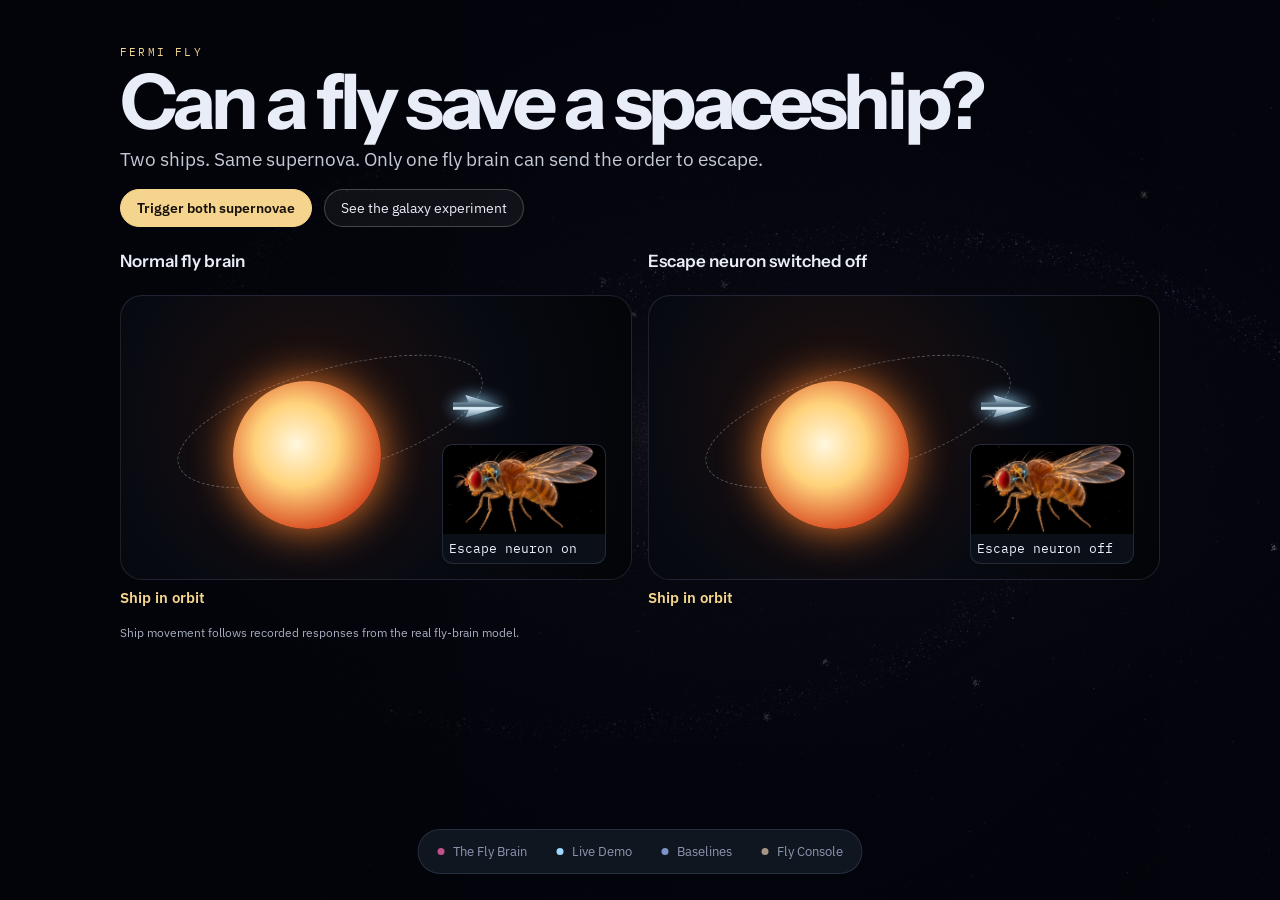
==== commit 0d1881ee: "Merge VSTemp: adopt its viewer and sanity --variant, feed the viewer from the main experiments The V" ====
--- a/viz/index.html
+++ b/viz/index.html
@@ -502,7 +502,7 @@
     <section data-id="baselines">
       <h2>Does the fly actually matter?</h2>
       <p class="lede">Each policy sees the same stars and hazards as the intact fly.</p>
-      <label>Signal gain <select id="gain"><option>0.8</option><option selected>1.0</option><option>1.2</option></select></label>
+      <label>Signal gain <select id="gain"><option>0.5</option><option selected>1.0</option><option>1.5</option></select></label>
       <canvas id="experimentChart" width="640" height="220" style="width:100%;height:auto" aria-label="Mean surviving colonies with standard error bars"></canvas>
       <div class="block" id="experiment">Run the backend with a generated experiment to see measured results.</div>
     </section>
@@ -973,7 +973,8 @@
   hungry:   {label:'Always hungry', note:'Bitter neurons silenced',  color:'#acbedc'},
   fearless_no_retreat: {label:'Fearless, no retreat', note:'Giant Fiber and MDN silenced', color:'#ffcf85'},
   shuffle: {label:'Degree-preserving shuffle', note:'Interneuron targets rewired', color:'#78d9ae'},
-  threshold: {label:'Threshold rule', note:'Hand-written decisions', color:'#e7eaf0'}
+  threshold: {label:'Threshold rule', note:'Hand-written decisions', color:'#e7eaf0'},
+  neural_net: {label:'Neural net', note:'Small network fitted to the fly', color:'#c9b8ff'}
 };
 const EXTRA_COLORS = ['#7fe3c1','#ffd36e','#8fb8ff','#ff8fb1'];
 const tokens = getComputedStyle(document.documentElement);
@@ -1416,16 +1417,25 @@
 function renderExperiment(data){
   const pct = n => (100 * n).toFixed(1) + '%';
   const map = data.escape_response_at_zero_bitter;
-  const headings = map.map((_, i) => '<th>' + Math.round(200 * i / (map.length - 1)) + ' Hz</th>');
+  const axes = data.escape_axes || {};
+  const even = n => Array.from({length:n}, (_, i) => 200 * i / (n - 1));
+  const loomAxis = axes.looming_hz || even(map[0].length), sugarAxis = axes.sugar_hz || even(map.length);
+  const hz = v => (v < 10 && v % 1 ? v.toFixed(1) : Math.round(v)) + ' Hz';
+  const headings = loomAxis.map(v => '<th>' + hz(v) + '</th>');
   $('#escapeMap').innerHTML = '<table><thead><tr><th>Sugar / looming</th>' + headings.join('') +
-    '</tr></thead><tbody>' + map.map((row, i) => '<tr>' + headings[i] + row.map(p =>
+    '</tr></thead><tbody>' + map.map((row, i) => '<tr><th>' + hz(sugarAxis[i]) + '</th>' + row.map(p =>
       '<td style="padding:6px;background:rgba(255,90,78,' + (p * .45) + ')">' + pct(p) + '</td>').join('') +
     '</tr>').join('') + '</tbody></table>';
 
+  const gainSelect = $('#gain'), gainKeys = Object.keys(data.gains);
+  if ([...gainSelect.options].map(o => o.text).join() !== gainKeys.join()){
+    gainSelect.innerHTML = gainKeys.map(g => '<option' + (g === '1.0' ? ' selected' : '') + '>' + g + '</option>').join('');
+  }
   function update(){
     const gain = $('#gain').value;
     const policies = Object.entries(data.gains[gain]);
     const chart = $('#experimentChart'), ctx = chart.getContext('2d');
+    chart.height = Math.max(220, 30 + policies.length * 34);
     ctx.clearRect(0, 0, chart.width, chart.height);
     ctx.font = '14px system-ui';
     const max = Math.max(1, ...Object.values(data.gains).flatMap(policies =>
@@ -1434,8 +1444,9 @@
     policies.forEach(([name,r], i) => {
       const y = 23 + i * 34, {mean,se} = r.survivors, error = se || 0;
       ctx.fillStyle = '#e9edf8';
-      ctx.fillText(VARIANT_INFO[name].label, 0, y + 5, 190);
-      ctx.fillStyle = VARIANT_INFO[name].color;
+      const info = VARIANT_INFO[name] || {label:name, color:'#e7eaf0'};
+      ctx.fillText(info.label, 0, y + 5, 190);
+      ctx.fillStyle = info.color;
       ctx.fillRect(x(0), y - 7, x(mean) - x(0), 14);
       ctx.strokeStyle = '#fff';
       ctx.beginPath();
@@ -1449,12 +1460,13 @@
     });
     const stat = ({mean,se}) => mean.toFixed(1) + (se === null ? '' : ' ± ' + se.toFixed(1));
     $('#experiment').innerHTML = '<p>Mean ± standard error across ' + data.config.seeds +
-      ' matched galaxy seeds. The detector counts nearby colonies at 50% population or higher.</p>' +
+      ' matched galaxy seeds. ' + (data.config.detector_note ||
+      'The detector counts nearby colonies at 50% population or higher.') + '</p>' +
       '<div style="overflow:auto"><table style="width:100%;text-align:left"><thead><tr>' +
       '<th>Policy</th><th>Survivors</th><th>Detected</th><th>Extinct</th><th>Change vs. intact</th>' +
       '</tr></thead><tbody>' + policies.map(([name,r]) => {
         const delta = data.paired_survivor_difference_from_intact[gain][name];
-        return '<tr><th scope="row">' + VARIANT_INFO[name].label + '</th><td>' + stat(r.survivors) +
+        return '<tr><th scope="row">' + (VARIANT_INFO[name] || {label:name}).label + '</th><td>' + stat(r.survivors) +
           '</td><td>' + stat(r.detectable_colonies) + '</td><td>' + pct(r.extinction_fraction.mean) +
           '</td><td>' + (delta ? stat(delta) : 'Reference') + '</td></tr>';
       }).join('') + '</tbody></table></div>';
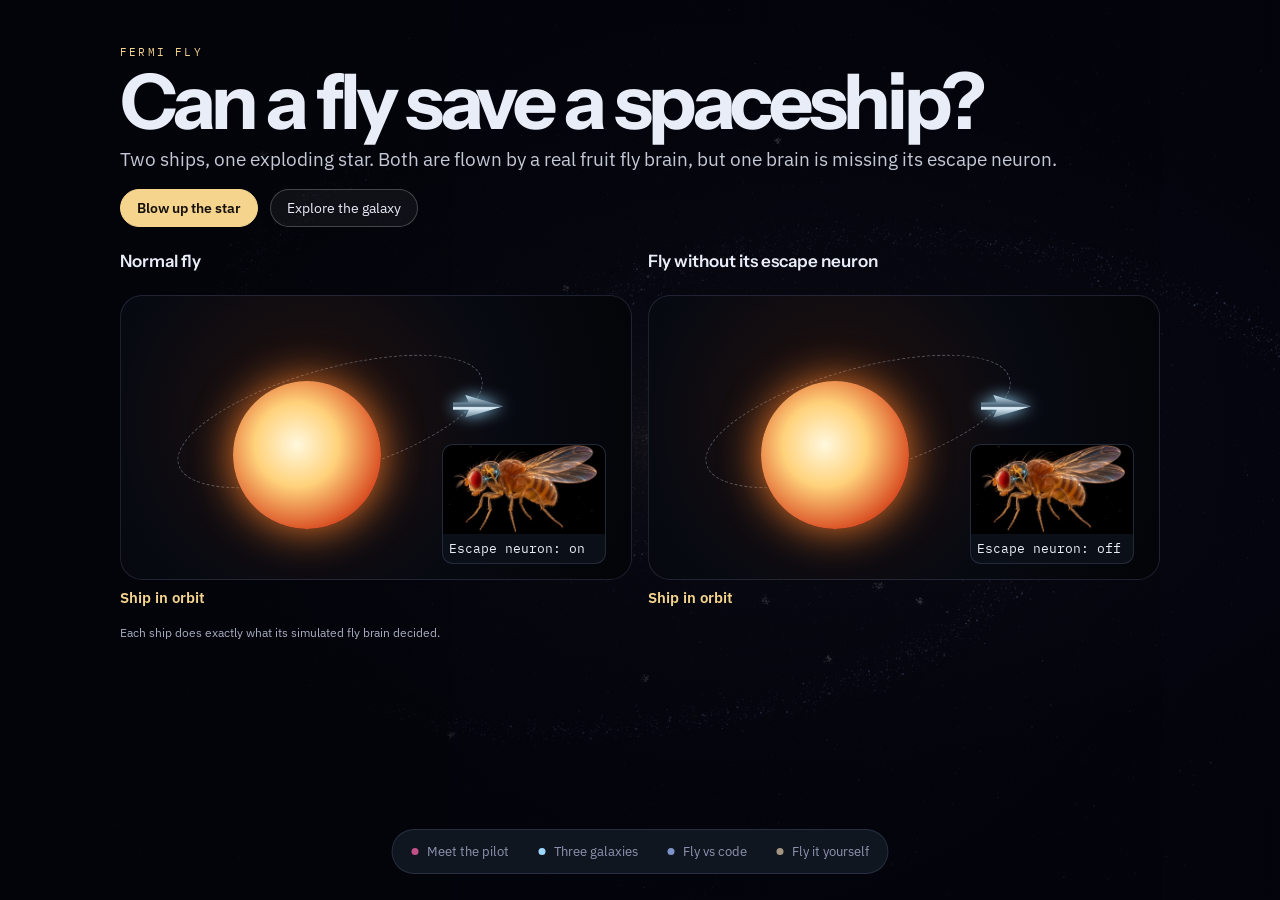
==== commit c8f20224: "Rewrite the site in plain English and fix reduced networks with extra senses Site: neurons get plain" ====
--- a/viz/index.html
+++ b/viz/index.html
@@ -125,6 +125,8 @@
 .tag::before{content:"";width:8px;height:8px;border-radius:50%;background:currentColor;box-shadow:0 0 10px currentColor}
 .arrow{color:var(--dim);font-family:var(--mono)}
 .map-row span:last-child{font-size:14px;color:#c9cfe0;line-height:1.4}
+.sci{display:block;margin-top:3px;font-family:var(--mono);font-size:11px;color:var(--dim)}
+.outcome em{font-style:normal}
 .c-sugar{color:var(--sugar)}.c-fwd{color:var(--fwd)}.c-bitter{color:var(--bitter)}.c-loom{color:var(--loom)}
 
 .params{display:grid;grid-template-columns:repeat(2,1fr);gap:1px;background:var(--line);border:1px solid var(--line);border-radius:12px;overflow:hidden}
@@ -144,10 +146,9 @@
 .conn{position:fixed;left:clamp(16px,3vw,44px);bottom:clamp(16px,2.4vw,30px);z-index:7;font-family:var(--mono);font-size:11px;letter-spacing:.08em;text-transform:uppercase;padding:6px 11px;border-radius:999px;border:1px solid rgba(127,227,165,.45);color:var(--signal);background:var(--nav);display:none;align-items:center;gap:7px}
 .conn::before{content:"";width:7px;height:7px;border-radius:50%;background:var(--signal);box-shadow:0 0 8px var(--signal)}
 .conn.on{display:flex}
-.conn{bottom:auto;top:clamp(12px,2vw,24px)}
 .panel-open .conn{display:none}
 .real-fly{display:grid;gap:12px}
-.slider{display:grid;grid-template-columns:76px 1fr 42px;align-items:center;gap:10px;font-size:13px;color:var(--dim)}
+.slider{display:grid;grid-template-columns:76px 1fr 46px;align-items:center;gap:10px;font-size:13px;color:var(--dim)}
 .slider input{width:100%;accent-color:var(--c)}
 .slider b{font-family:var(--mono);font-weight:500;color:var(--ink);text-align:right;font-size:12px}
 .check-row{display:flex;align-items:center;gap:8px;font-size:13.5px;color:#c9cfe0}
@@ -297,37 +298,37 @@
   <header class="mission">
     <div class="eyebrow">Fermi Fly</div>
     <h1>Can a fly save a spaceship?</h1>
-    <p>Two ships. Same supernova. Only one fly brain can send the order to escape.</p>
+    <p>Two ships, one exploding star. Both are flown by a real fruit fly brain, but one brain is missing its escape neuron.</p>
     <div class="hero-actions">
-      <button class="btn primary" id="trigger" disabled>Trigger both supernovae</button>
-      <button class="btn" id="heroDemo">See the galaxy experiment</button>
+      <button class="btn primary" id="trigger" disabled>Blow up the star</button>
+      <button class="btn" id="heroDemo">Explore the galaxy</button>
     </div>
   </header>
   <div class="comparison">
     <figure>
-      <figcaption>Normal fly brain</figcaption>
+      <figcaption>Normal fly</figcaption>
       <div class="evacuation" data-phase="ready">
         <div class="orbit"></div><div class="dying-star"></div><div class="ship"><i></i></div>
-        <div class="fly-pilot"><img src="fermi-fly.webp" alt="Illustrated fruit fly brain"><span>Escape neuron on</span></div>
+        <div class="fly-pilot"><img src="fermi-fly.webp" alt="Illustrated fruit fly brain"><span>Escape neuron: on</span></div>
       </div>
       <p class="outcome-text" role="status">Ship in orbit</p>
     </figure>
     <figure>
-      <figcaption>Escape neuron switched off</figcaption>
+      <figcaption>Fly without its escape neuron</figcaption>
       <div class="evacuation" data-phase="ready">
         <div class="orbit"></div><div class="dying-star"></div><div class="ship"><i></i></div>
-        <div class="fly-pilot"><img src="fermi-fly.webp" alt="Illustrated fruit fly brain"><span>Escape neuron off</span></div>
+        <div class="fly-pilot"><img src="fermi-fly.webp" alt="Illustrated fruit fly brain"><span>Escape neuron: off</span></div>
       </div>
       <p class="outcome-text" role="status">Ship in orbit</p>
     </figure>
   </div>
-  <p id="evacReadout" class="specimen-note" role="status">Ship movement follows recorded responses from the real fly-brain model.</p>
+  <p id="evacReadout" class="specimen-note" role="status">Each ship does exactly what its simulated fly brain decided.</p>
 </main>
-<div class="hint">Drag to look around · Click a world · <button class="btn" id="mapHome">Home</button></div>
+<div class="hint">Drag to look around · Click a world to visit it · <button class="btn" id="mapHome">Home</button></div>
 
 <nav class="dock" id="dock" aria-label="Project sections"></nav>
 <div class="tip" id="tip" role="status" aria-live="polite"></div>
-<div class="conn" id="conn" role="status">Live backend</div>
+<div class="conn" id="conn" role="status">Live brain connected</div>
 
 <aside class="panel" id="panel" aria-label="Section details">
   <div class="panel-inner">
@@ -338,44 +339,46 @@
 
     <!-- THE QUESTION -->
     <section data-id="question">
-      <h2>The galaxy should be full. It's silent.</h2>
-      <p class="lede">The Milky Way is old and big enough that someone should have spread across it by now. We see no one. That gap is the Fermi paradox.</p>
-      <p>We fill a simulated galaxy with colonies and give every one of them the same decision maker: a fruit fly brain from the <strong>FlyWire connectome</strong>. Planets taste good or bad, dying stars loom, and the fly's own wiring decides whether to settle, expand, pull back or flee.</p>
-      <div class="pitch">“We gave a fruit fly the keys to a galaxy.”</div>
+      <h2>The galaxy should be crowded. It's silent.</h2>
+      <p class="lede">The Milky Way is old and enormous. Aliens should have spread everywhere by now, yet we hear nothing. This puzzle is called the Fermi paradox.</p>
+      <p>Our twist: every alien colony is flown by the same pilot, the <strong>real brain of a fruit fly</strong>, rebuilt neuron by neuron from a complete map of its wiring. A good planet tastes sweet. A harsh planet tastes bitter. A dying star looks like a shadow rushing in. The fly decides what to do, exactly as it would on your kitchen table.</p>
+      <div class="pitch">“We handed a fruit fly the keys to the galaxy.”</div>
       <div class="block">
-        <h3>What we test</h3>
-        <p>Does a colony spread farther when it cannot flee or sense hostility? Does the intact brain behave differently from a hand-written rule or a degree-preserving shuffle of its wiring?</p>
+        <h3>What we're testing</h3>
+        <p>Does a galaxy fill up or go quiet depending on how its pilots are wired? What happens if the fly can't feel fear, or can't taste anything bad? And is a real fly brain any better than a few lines of code?</p>
       </div>
     </section>
 
     <!-- THE BRAIN -->
     <section data-id="brain">
-      <h2>One fly brain steers every colony</h2>
-      <p class="lede">Shiu's spiking model of the whole adult fly brain, ported to PyTorch so thousands of brains run at once on GPUs.</p>
+      <h2>Meet the pilot</h2>
+      <p class="lede">A complete fruit fly brain: every neuron and every connection, mapped by scientists and simulated here one spark at a time. We can run a thousand of them at once.</p>
       <div class="stats">
-        <div class="stat"><b>~138k</b><span>neurons</span></div>
-        <div class="stat"><b>~15M</b><span>connections, signs from Shiu's file</span></div>
-        <div class="stat"><b>100–200</b><span>ms of brain time per decision</span></div>
+        <div class="stat"><b>139,000</b><span>neurons</span></div>
+        <div class="stat"><b>15 million</b><span>connections between them</span></div>
+        <div class="stat"><b>0.2 s</b><span>of thinking per decision</span></div>
       </div>
       <div class="block">
-        <h3>What a colony senses</h3>
+        <h3>What the fly senses</h3>
         <div class="map">
-          <div class="map-row"><span class="tag c-sugar">Sugar</span><span class="arrow">→</span><span>A habitable world: water, energy, resources</span></div>
-          <div class="map-row"><span class="tag c-bitter">Bitter</span><span class="arrow">→</span><span>Hostile conditions: radiation, cold, long travel</span></div>
-          <div class="map-row"><span class="tag c-loom">Looming</span><span class="arrow">→</span><span>A threat getting closer, driven by 1 / time until the event</span></div>
+          <div class="map-row"><span class="tag c-sugar">Sweet</span><span class="arrow">→</span><span>A great planet: water, energy, resources</span></div>
+          <div class="map-row"><span class="tag c-bitter">Bitter</span><span class="arrow">→</span><span>A nasty planet: radiation, cold, far from home</span></div>
+          <div class="map-row"><span class="tag c-loom">Danger</span><span class="arrow">→</span><span>Something rushing in, like a star about to explode. The sooner it hits, the stronger the signal.</span></div>
         </div>
       </div>
       <div class="block">
-        <h3>What it decides</h3>
+        <h3>What the fly can do</h3>
         <div class="map">
-          <div class="map-row"><span class="tag c-sugar">MN9</span><span class="arrow">→</span><span>Settle and grow. Firing rate sets the growth rate.</span></div>
-          <div class="map-row"><span class="tag c-fwd">DNp09</span><span class="arrow">→</span><span>Walk forward: send colony ships onward</span></div>
-          <div class="map-row"><span class="tag c-bitter">MDN</span><span class="arrow">→</span><span>Walk backward: pull back and consolidate</span></div>
-          <div class="map-row"><span class="tag c-loom">Giant Fiber</span><span class="arrow">→</span><span>Any spike abandons the system. Overrides everything.</span></div>
+          <div class="map-row"><span class="tag c-sugar">Eat</span><span class="arrow">→</span><span>Settle in and grow. The harder this neuron fires, the faster the colony grows.<span class="sci">MN9</span></span></div>
+          <div class="map-row"><span class="tag c-fwd">Forward</span><span class="arrow">→</span><span>Push on: send colony ships to new stars.<span class="sci">DNp09</span></span></div>
+          <div class="map-row"><span class="tag c-bitter">Back up</span><span class="arrow">→</span><span>Back off: pull people home to safer worlds.<span class="sci">MDN</span></span></div>
+          <div class="map-row"><span class="tag c-loom">Escape</span><span class="arrow">→</span><span>Jump! One spark and the whole colony abandons ship. Beats everything else.<span class="sci">Giant Fibre</span></span></div>
         </div>
       </div>
-      <div class="block">
-        <h3>Model settings (Shiu LIF)</h3>
+      <details>
+        <summary>For the scientists: model settings</summary>
+        <div>
+        <p class="small-note">Leaky integrate-and-fire model of Shiu et al. 2024, settings unchanged. Wiring from the FlyWire connectome (v783).</p>
         <dl class="params">
           <div><dt>Resting potential</dt><b>−52 mV</b></div>
           <div><dt>Threshold</dt><b>−45 mV</b></div>
@@ -386,16 +389,17 @@
           <div><dt>Weight per synapse</dt><b>0.275 mV</b></div>
           <div><dt>Time step</dt><b>0.1 ms</b></div>
         </dl>
-      </div>
+        </div>
+      </details>
       <div class="block">
-        <h3>Sanity checks</h3>
+        <h3>Fly test: does it act like a real fly?</h3>
         <ul class="checks" id="checks"></ul>
         <p class="small-note" id="sanityMeta"></p>
       </div>
       <div class="block">
-        <h3>Escape response map</h3>
-        <p>Percent of intact brains that fired Giant Fiber. Rows are sugar, columns are looming, and bitter is held at zero.</p>
-        <div id="escapeMap" style="overflow:auto">Run the backend with a generated experiment to see the map.</div>
+        <h3>When does the fly bail?</h3>
+        <p>How often the escape neuron fired. Going down, the planet gets sweeter. Going right, the danger gets stronger. Even a tiny bit of danger makes the fly leave, however good the planet is.</p>
+        <div id="escapeMap" style="overflow:auto">Start the server to see the map.</div>
       </div>
     </section>
 
@@ -403,12 +407,12 @@
     <section data-id="demo">
       <div class="demo-head">
         <div class="block" style="gap:8px">
-          <h2>One galaxy, six decision makers</h2>
-          <p style="margin:0">Same stars, same supernova schedule. Click a colony to inspect its inputs and decision.</p>
+          <h2>Three galaxies, three pilots</h2>
+          <p style="margin:0">Same stars, same exploding suns. Only the fly brain changes. Click any colony to peek inside its head.</p>
         </div>
         <div class="controls">
           <button class="btn primary" id="playBtn" aria-label="Pause playback">❚❚ Pause</button>
-          <button class="btn" id="seedBtn">New mock seed</button>
+          <button class="btn" id="seedBtn">Shuffle practice galaxy</button>
           <label class="sr" for="speedSel" style="position:absolute;left:-9999px">Playback speed</label>
           <select id="speedSel">
             <option value="8">0.5× speed</option>
@@ -416,35 +420,36 @@
             <option value="32">2× speed</option>
             <option value="64">4× speed</option>
           </select>
-          <span class="btn file-btn">Load sim frames (.json)<input type="file" id="fileIn" accept=".json,application/json" aria-label="Load simulation frames JSON file"></span>
+          <span class="btn file-btn">Load a recording<input type="file" id="fileIn" accept=".json,application/json" aria-label="Load simulation frames JSON file"></span>
         </div>
       </div>
       <div class="status" id="status"></div>
       <div class="timeline">
-        <input type="range" id="scrub" min="0" max="0" value="0" aria-label="Epoch">
-        <div class="epoch">Epoch <b id="epochNow">0</b> / <span id="epochMax">0</span></div>
+        <input type="range" id="scrub" min="0" max="0" value="0" aria-label="Turn">
+        <div class="epoch">Turn <b id="epochNow">0</b> / <span id="epochMax">0</span></div>
       </div>
       <div class="gal-grid" id="galGrid"></div>
       <div class="legend">
-        <span><i style="--c:var(--sugar)"></i>Settling (MN9)</span>
-        <span><i style="--c:var(--fwd)"></i>Expanding (DNp09)</span>
-        <span><i style="--c:var(--bitter)"></i>Pulling back (MDN)</span>
-        <span><i style="--c:var(--loom)"></i>Fleeing (Giant Fiber)</span>
-        <span><i class="ring"></i>Supernova</span>
+        <span><i style="--c:var(--sugar)"></i>Growing</span>
+        <span><i style="--c:var(--fwd)"></i>Sending ships</span>
+        <span><i style="--c:var(--bitter)"></i>Backing off</span>
+        <span><i style="--c:var(--loom)"></i>Fleeing</span>
+        <span><i class="ring"></i>Exploding star</span>
+        <span><i class="ring" style="border-color:#fff"></i>First contact</span>
         <span><i style="--c:#e9edf8;width:4px;height:4px"></i>Colony ship</span>
       </div>
       <div class="demo-bottom">
         <div class="card">
-          <div class="card-head"><h3>Living colonies over time</h3><span class="epoch" id="chartNote"></span></div>
+          <div class="card-head"><h3>Colonies alive</h3><span class="epoch" id="chartNote"></span></div>
           <canvas id="popChart" aria-label="Line chart of living colonies per galaxy over time"></canvas>
         </div>
         <div class="card">
-          <div class="card-head"><h3>Selected colony's brain</h3></div>
+          <div class="card-head"><h3>Inside this colony's head</h3></div>
           <div class="readout" id="readout"></div>
         </div>
       </div>
       <details>
-        <summary>Frame file format for the sim team</summary>
+        <summary>For developers: recording format</summary>
         <div>
           <p>The viewer plays any JSON file in this shape. One entry in <code>galaxies</code> per brain variant; <code>inputs</code>, <code>rates</code> and <code>events</code> are optional.</p>
           <pre class="schema" id="schemaText"></pre>
@@ -456,9 +461,9 @@
     <!-- FIRST CONTACT -->
     <section data-id="contact">
       <h2>First contact: two fly brains meet</h2>
-      <p class="lede">A proposed extension would let colonies send each other signals through the same circuits. The recorded experiment uses environmental hazards.</p>
+      <p class="lede">When colonies from two civilizations bump into each other, their fly brains react to each other for up to three rounds. One side pushing forward looks like danger to the other.</p>
       <div class="loop">
-        <svg viewBox="0 0 420 190" role="img" aria-label="Encounter loop: colony A's DNp09 rate becomes looming for colony B, A's MN9 becomes mild sugar for B, and B's response feeds back to A.">
+        <svg viewBox="0 0 420 190" role="img" aria-label="Encounter loop: colony A pushing forward is danger for colony B, A settling is a trade chance for B, and B's reaction feeds back to A.">
           <defs>
             <marker id="ah" viewBox="0 0 10 10" refX="8" refY="5" markerWidth="7" markerHeight="7" orient="auto"><path d="M0,0 L10,5 L0,10 z" fill="#8d96b0"/></marker>
           </defs>
@@ -469,75 +474,92 @@
           <text x="350" y="91" text-anchor="middle" fill="#e9edf8" style="font-family:var(--display)" font-weight="700" font-size="22">B</text>
           <text x="350" y="112" text-anchor="middle" fill="#8d96b0" style="font-family:var(--mono)" font-size="10">fly brain</text>
           <path d="M112,72 C180,30 240,30 308,72" fill="none" stroke="#8d96b0" marker-end="url(#ah)"/>
-          <text x="210" y="30" text-anchor="middle" fill="#ff5a4e" style="font-family:var(--mono)" font-size="11">A's DNp09 → looming for B</text>
-          <text x="210" y="46" text-anchor="middle" fill="#f4b740" style="font-family:var(--mono)" font-size="11">A's MN9 → mild sugar for B</text>
+          <text x="210" y="14" text-anchor="middle" fill="#ff5a4e" style="font-family:var(--mono)" font-size="11">A pushes forward → danger for B</text>
+          <text x="210" y="29" text-anchor="middle" fill="#f4b740" style="font-family:var(--mono)" font-size="11">A settles down → a trade chance for B</text>
           <path d="M308,118 C240,160 180,160 112,118" fill="none" stroke="#8d96b0" marker-end="url(#ah)"/>
-          <text x="210" y="178" text-anchor="middle" fill="#8d96b0" style="font-family:var(--mono)" font-size="11">B responds the same way · up to 3 rounds</text>
+          <text x="210" y="178" text-anchor="middle" fill="#8d96b0" style="font-family:var(--mono)" font-size="11">B reacts the same way · up to 3 rounds</text>
         </svg>
       </div>
       <ol class="steps">
-        <li>Colonies come within range and the encounter starts.</li>
-        <li>A advancing looks like something looming to B. A settling nearby tastes like a trade opportunity.</li>
-        <li>B's brain answers, and that answer becomes A's input. Each round resets to rest and carries “they advanced last round” as memory.</li>
+        <li>Two colonies come within range.</li>
+        <li>If A is sending ships, B's fly sees danger. If A is just settling, B's fly tastes a trade chance.</li>
+        <li>B's answer becomes what A sees next round. Each brain remembers what the other did last time.</li>
       </ol>
       <div class="block">
-        <h3>Possible outcomes</h3>
+        <h3>How meetings ended in the three galaxies</h3>
         <div class="outcomes">
-          <div class="outcome"><b>Coexist</b><span>Both keep settling. Neighbors as trade partners.</span><em>Awaiting run</em></div>
-          <div class="outcome"><b>One side retreats</b><span>MDN wins on one side and it pulls back.</span><em>Awaiting run</em></div>
-          <div class="outcome"><b>Mutual flight</b><span>Both Giant Fibers fire. The dark forest, from wiring alone.</span><em>Awaiting run</em></div>
-          <div class="outcome"><b>Escalation</b><span>Both keep advancing into each other.</span><em>Awaiting run</em></div>
+          <div class="outcome"><b>Friends</b><span>Both keep growing side by side.</span><em>Normal 1 · Fearless 14 · Hungry 27</em></div>
+          <div class="outcome"><b>One backs off</b><span>One side gets scared and pulls back.</span><em>Normal 0 · Fearless 0 · Hungry 1,927</em></div>
+          <div class="outcome"><b>Both run</b><span>Each scares the other away. Everyone hides: the “dark forest”.</span><em>Normal 0 · Fearless 0 · Hungry 650</em></div>
+          <div class="outcome"><b>Fight</b><span>Both keep pushing and both get hurt.</span><em>Normal 0 · Fearless 0 · Hungry 101</em></div>
         </div>
+        <p class="small-note">One recorded galaxy (seed 42). Hungry flies can't tell a bad neighbour from a good one, so they keep crowding each other.</p>
       </div>
     </section>
 
     <!-- LESIONS -->
     <section data-id="lesions">
-      <h2>Which neurons decide whether a galaxy goes quiet?</h2>
-      <p class="lede">Compare the intact brain with Giant Fiber silenced, Giant Fiber and MDN silenced, or bitter-sensing neurons silenced.</p>
-      <p>The results panel reports survival for each variant under the same sequence of hazards.</p>
+      <h2>Switch off a neuron, change the galaxy</h2>
+      <p class="lede">We switched off one type of neuron at a time and replayed the galaxy. Some tiny parts of the brain change how far a civilization spreads.</p>
+      <div class="block">
+        <h3>Whole parts switched off</h3>
+        <div class="map">
+          <div class="map-row"><span class="tag c-loom">Escape</span><span class="arrow">→</span><span>Nobody ever flees, and colonies end up with nearly twice the territory (129 vs 71).</span></div>
+          <div class="map-row"><span class="tag c-bitter">Bitter taste</span><span class="arrow">→</span><span>Colonies can't tell a bad world from a good one. They spread to 507, then run into each other.</span></div>
+          <div class="map-row"><span class="tag c-sugar">Half the brain</span><span class="arrow">→</span><span>The eat neuron never fires, colonies never grow, and every civilization dies out.</span></div>
+        </div>
+      </div>
+      <div class="block">
+        <h3>Single neuron types (early results)</h3>
+        <div class="map">
+          <div class="map-row"><span class="tag c-loom">DNp04</span><span class="arrow">→</span><span>A danger-response neuron. Switching it off costs about 50 colonies.</span></div>
+          <div class="map-row"><span class="tag c-loom">DNp103</span><span class="arrow">→</span><span>Another danger-response neuron. About 47 colonies fewer.</span></div>
+          <div class="map-row"><span class="tag c-bitter">PVLP130</span><span class="arrow">→</span><span>A visual brake (it calms other neurons). About 52 colonies fewer.</span></div>
+        </div>
+        <p class="small-note">We screened 20 of the 913 neuron types that could matter, 6 galaxies each, so treat these as leads, not proof.</p>
+      </div>
     </section>
 
     <!-- BASELINES -->
     <section data-id="baselines">
-      <h2>Does the fly actually matter?</h2>
-      <p class="lede">Each policy sees the same stars and hazards as the intact fly.</p>
-      <label>Signal gain <select id="gain"><option>0.5</option><option selected>1.0</option><option>1.5</option></select></label>
+      <h2>Fly vs code</h2>
+      <p class="lede">Is a real fly brain any smarter? We pitted it against a few lines of hand-written code and a small AI trained to copy it. Same galaxies, same disasters.</p>
+      <label>How strongly colonies feel the galaxy <select id="gain"><option>0.5</option><option selected>1.0</option><option>1.5</option></select></label>
       <canvas id="experimentChart" width="640" height="220" style="width:100%;height:auto" aria-label="Mean surviving colonies with standard error bars"></canvas>
-      <div class="block" id="experiment">Run the backend with a generated experiment to see measured results.</div>
+      <div class="block" id="experiment">Start the server to see the results.</div>
     </section>
 
     <!-- HARDWARE -->
     <section data-id="hardware">
-      <h2>Try a colony scenario</h2>
-      <p class="lede">Adjust sugar, bitter and looming to see how the intact or escape-silenced brain responds.</p>
+      <h2>Fly it yourself</h2>
+      <p class="lede">Set up a planet and ask the real fly brain what to do. This runs the whole brain live, not a recording.</p>
       <div class="console" aria-label="Console preview">
         <div class="leds" id="leds">
-          <div class="led" data-n="MN9" style="--c:var(--sugar)"><i></i>MN9</div>
-          <div class="led" data-n="DNp09" style="--c:var(--fwd)"><i></i>DNp09</div>
-          <div class="led" data-n="MDN" style="--c:var(--bitter)"><i></i>MDN</div>
-          <div class="led" data-n="GF" style="--c:var(--loom)"><i></i>Giant Fiber</div>
+          <div class="led" data-n="MN9" style="--c:var(--sugar)"><i></i>Eat</div>
+          <div class="led" data-n="DNp09" style="--c:var(--fwd)"><i></i>Forward</div>
+          <div class="led" data-n="MDN" style="--c:var(--bitter)"><i></i>Back up</div>
+          <div class="led" data-n="GF" style="--c:var(--loom)"><i></i>Escape</div>
         </div>
-        <div class="meter" style="--c:var(--loom)"><span>Looming</span><div class="track"><div class="fill" id="loomFill"></div></div><b id="loomVal">0.00</b></div>
-        <div><button class="btn primary" id="waveBtn">Simulate a hand wave</button></div>
-        <p style="font-size:12.5px;color:var(--dim);margin:0">Preview only. On the real board, a distance sensor provides the looming signal.</p>
+        <div class="meter" style="--c:var(--loom)"><span>Danger</span><div class="track"><div class="fill" id="loomFill"></div></div><b id="loomVal">0.00</b></div>
+        <div><button class="btn primary" id="waveBtn">Wave a hand at it</button></div>
+        <p style="font-size:12.5px;color:var(--dim);margin:0">Preview. With the Arduino board, a distance sensor turns your real hand into danger.</p>
       </div>
       <div class="block">
-        <h3>Ask the real fly</h3>
+        <h3>Ask the fly brain</h3>
         <div class="console real-fly offline" id="realFly">
-          <p class="small-note" id="realFlyNote">Runs the actual connectome. Start the backend on a laptop with <code>python -m viz.server</code> and open the page from it to use this.</p>
-          <div class="slider" style="--c:var(--sugar)"><label for="inSugar">Sugar</label><input type="range" id="inSugar" min="0" max="1" step="0.05" value="1"><b id="vSugar">1.00</b></div>
-          <div class="slider" style="--c:var(--bitter)"><label for="inBitter">Bitter</label><input type="range" id="inBitter" min="0" max="1" step="0.05" value="0"><b id="vBitter">0.00</b></div>
-          <div class="slider" style="--c:var(--loom)"><label for="inLoom">Looming</label><input type="range" id="inLoom" min="0" max="1" step="0.05" value="0"><b id="vLoom">0.00</b></div>
-          <label class="check-row"><input type="checkbox" id="silGF"> Silence the Giant Fiber</label>
-          <div><button class="btn primary" id="runFly">Run the fly brain</button> <button class="btn" id="previewFly">Look up cached response</button></div>
+          <p class="small-note" id="realFlyNote">To use this, start the server with <code>python -m viz.server</code> and open this page from it.</p>
+          <div class="slider" style="--c:var(--sugar)"><label for="inSugar">Sweet</label><input type="range" id="inSugar" min="0" max="1" step="0.05" value="1"><b id="vSugar">100%</b></div>
+          <div class="slider" style="--c:var(--bitter)"><label for="inBitter">Bitter</label><input type="range" id="inBitter" min="0" max="1" step="0.05" value="0"><b id="vBitter">0%</b></div>
+          <div class="slider" style="--c:var(--loom)"><label for="inLoom">Danger</label><input type="range" id="inLoom" min="0" max="1" step="0.05" value="0"><b id="vLoom">0%</b></div>
+          <label class="check-row"><input type="checkbox" id="silGF"> Remove the escape neuron</label>
+          <div><button class="btn primary" id="runFly">Ask the fly</button> <button class="btn" id="previewFly">Instant guess</button></div>
           <div class="fly-out" id="flyOut"></div>
         </div>
       </div>
       <ol class="steps">
-        <li>A distance sensor on the Qwiic port reads a hand moving toward it as looming.</li>
-        <li>The fly runs on a laptop or server, or as a pruned brain on the board itself.</li>
-        <li>LEDs show MN9, DNp09, MDN and the Giant Fiber. A spike flashes, and the colonies on screen flee.</li>
+        <li>Move your hand toward the board. Its distance sensor feels that as danger.</li>
+        <li>The fly brain runs on the laptop and decides what to do.</li>
+        <li>The lights show which neuron fired. If the escape light flashes, the colonies on screen flee.</li>
       </ol>
     </section>
 
@@ -554,8 +576,8 @@
       <div class="block">
         <h3>Built on</h3>
         <div class="chips">
-          <span class="chip">FlyWire connectome</span>
-          <span class="chip">Shiu et al. LIF model</span>
+          <span class="chip">FlyWire brain map</span>
+          <span class="chip">Shiu et al. brain model</span>
           <span class="chip">PyTorch</span>
           <span class="chip">Modal GPUs</span>
           <span class="chip">Arduino UNO Q</span>
@@ -579,14 +601,14 @@
 
 /* ---------------- places ---------------- */
 const PLACES = [
-  {id:'question', label:'The Question',  blurb:'Why is the galaxy so quiet?',      r:.62, a:2.4,  size:13, kind:'star',   c:['#fff6dc','#f4b740']},
-  {id:'brain',    label:'The Fly Brain', blurb:'138k neurons behind every choice', r:.47, a:4.15, size:12, kind:'ring',   c:['#ffd6ea','#c4508a']},
-  {id:'demo',     label:'Live Demo',     blurb:'One map, six policies',         r:0,   a:0,    size:20, kind:'core',   c:['#ffffff','#9fd8ff']},
-  {id:'contact',  label:'First Contact', blurb:'Two fly brains meet',              r:.75, a:5.42, size:9,  kind:'binary', c:['#dcfbff','#4fd6e8']},
-  {id:'lesions',  label:'Lesion Screen', blurb:'Which neurons decide it',          r:.36, a:1.0,  size:11, kind:'planet', c:['#ffd3c8','#ff5a4e']},
-  {id:'baselines',label:'Baselines',     blurb:'Does the fly matter?',             r:.84, a:3.75, size:10, kind:'planet', c:['#eef3ff','#7d93c9']},
-  {id:'hardware', label:'Fly Console',   blurb:'Try a colony scenario',       r:.70, a:.22,  size:10, kind:'moon',   c:['#f0eadf','#a39582']},
-  {id:'team',     label:'The Crew',      blurb:'Who built this',                   r:.86, a:4.85, size:8,  kind:'planet', c:['#dcffe6','#3fae74']}
+  {id:'question', label:'Where is everybody?', blurb:'Why the galaxy is so quiet',      r:.62, a:2.4,  size:13, kind:'star',   c:['#fff6dc','#f4b740']},
+  {id:'brain',    label:'Meet the pilot', blurb:'A real fruit fly brain', r:.47, a:4.15, size:12, kind:'ring',   c:['#ffd6ea','#c4508a']},
+  {id:'demo',     label:'Three galaxies', blurb:'Watch the fly brains play',         r:0,   a:0,    size:20, kind:'core',   c:['#ffffff','#9fd8ff']},
+  {id:'contact',  label:'First contact', blurb:'When two colonies meet',              r:.75, a:5.42, size:9,  kind:'binary', c:['#dcfbff','#4fd6e8']},
+  {id:'lesions',  label:'Switch off a neuron', blurb:'Which neurons matter',          r:.36, a:1.0,  size:11, kind:'planet', c:['#ffd3c8','#ff5a4e']},
+  {id:'baselines',label:'Fly vs code', blurb:'Is the fly any smarter?',             r:.84, a:3.75, size:10, kind:'planet', c:['#eef3ff','#7d93c9']},
+  {id:'hardware', label:'Fly it yourself', blurb:'Ask the brain live',       r:.70, a:.22,  size:10, kind:'moon',   c:['#f0eadf','#a39582']},
+  {id:'team',     label:'The crew', blurb:'Who built this',                   r:.86, a:4.85, size:8,  kind:'planet', c:['#dcffe6','#3fae74']}
 ];
 const HOME_SECTIONS = ['brain', 'demo', 'baselines', 'hardware'];
 const ORDER = ['question','brain','demo','contact','lesions','baselines','hardware','team'];
@@ -956,25 +978,36 @@
   {name:'Input stopped -> activity dies out', criterion:'0 spikes in the whole brain 200-300 ms after input ends', measured:'0 spikes', passed:true, as_expected:true}
 ]};
 const esc = s => String(s).replace(/[&<>"]/g, c => ({'&':'&amp;','<':'&lt;','>':'&gt;','"':'&quot;'})[c]);
+const PLAIN_CHECKS = [
+  [/^No input/, 'Nothing happening → brain stays quiet'],
+  [/^Sugar \+ bitter/, 'Sweet + bitter → stops eating'],
+  [/^Sugar/, 'Sweet → wants to eat'],
+  [/silenced/, 'Escape neuron removed → no escape'],
+  [/^Looming/, 'Shadow rushing in → escape neuron fires'],
+  [/^Input stopped/, 'Danger gone → brain calms down']
+];
+const plainCheck = name => (PLAIN_CHECKS.find(([re]) => re.test(name)) || [, name.replace('->', '→')])[1];
+const plainMeasure = m => m.replace(/MN9/g, 'eat neuron').replace(/Giant Fib(re|er)/g, 'escape neuron')
+  .replace(/spiked in (\d+)\/(\d+)/, 'fired in $1 of $2 brains').replace(/sugar-only/g, 'sweet only');
 function renderSanity(s, source){
   $('#checks').innerHTML = s.checks.map(c => {
     const ok = c.as_expected ?? c.passed;
-    return `<li><div>${esc(c.name.replace('->', '→'))}<small>${esc(c.measured)}</small></div><span class="pill ${ok ? 'pass' : 'fail'}">${c.passed ? 'Pass' : 'Fail'}</span></li>`;
+    return `<li><div>${esc(plainCheck(c.name))}<small>${esc(plainMeasure(c.measured))}</small></div><span class="pill ${ok ? 'pass' : 'fail'}">${c.passed ? 'Pass' : 'Fail'}</span></li>`;
   }).join('');
-  const d = new Date(s.time);
-  $('#sanityMeta').textContent = `Intact brain on ${s.device.toUpperCase()}, ${s.replicates} replicate brains, seed 0, commit ${s.commit}. ${source}, run ${isNaN(d) ? s.time : d.toLocaleString([], {month:'short', day:'numeric', hour:'numeric', minute:'2-digit'})}.`;
+  const where = s.device === 'cuda' ? 'a GPU' : 'a laptop';
+  $('#sanityMeta').textContent = `All six run on ${where}, ${s.replicates} test brains each.`;
 }
 renderSanity(BUNDLED_SANITY, 'From results/sanity_intact_cpu.json');
 
 /* ---------------- demo viewer ---------------- */
 const VARIANT_INFO = {
-  intact:   {label:'Intact fly',    note:'Real wiring',              color:'#f2f4ff'},
-  fearless: {label:'Fearless',      note:'Giant Fiber silenced',     color:'#ff9f5a'},
-  hungry:   {label:'Always hungry', note:'Bitter neurons silenced',  color:'#acbedc'},
-  fearless_no_retreat: {label:'Fearless, no retreat', note:'Giant Fiber and MDN silenced', color:'#ffcf85'},
-  shuffle: {label:'Degree-preserving shuffle', note:'Interneuron targets rewired', color:'#78d9ae'},
-  threshold: {label:'Threshold rule', note:'Hand-written decisions', color:'#e7eaf0'},
-  neural_net: {label:'Neural net', note:'Small network fitted to the fly', color:'#c9b8ff'}
+  intact:   {label:'Normal fly',    note:'The real wiring',          color:'#f2f4ff'},
+  fearless: {label:'Fearless fly',  note:'Escape neuron removed',    color:'#ff9f5a'},
+  hungry:   {label:'Always-hungry fly', note:"Can't taste bitter",   color:'#acbedc'},
+  fearless_no_retreat: {label:'Reckless fly', note:'No escape, no backing off', color:'#ffcf85'},
+  shuffle: {label:'Scrambled fly', note:'Same parts, wires shuffled', color:'#78d9ae'},
+  threshold: {label:'Simple rule', note:'A few lines of code', color:'#e7eaf0'},
+  neural_net: {label:'Copycat AI', note:'Small network trained to copy the fly', color:'#c9b8ff'}
 };
 const EXTRA_COLORS = ['#7fe3c1','#ffd36e','#8fb8ff','#ff8fb1'];
 const tokens = getComputedStyle(document.documentElement);
@@ -1124,13 +1157,13 @@
     const st = $('#status');
     if (sourceName === 'live'){
       st.className = 'status real';
-      st.innerHTML = `<span><b>Live from the galaxy sim.</b> Epochs appear as the backend sends them.</span>`;
+      st.innerHTML = `<span><b>Live from the galaxy simulation.</b> Turns appear as they're played.</span>`;
     } else if (sourceName){
       st.className = 'status real';
-      st.innerHTML = `<span><b>Real sim frames:</b> ${sourceName.replace(/[<>&]/g, '')} · ${variants.length} galaxies · ${run.frames.length} epochs.</span>`;
+      st.innerHTML = `<span><b>Real recording.</b> ${variants.length} galaxies, ${run.frames.length} turns, every colony steered by a fly brain.</span>`;
     } else {
       st.className = 'status';
-      st.innerHTML = `<span><b>Mock data.</b> These colonies follow simple stand-in rules so the viewer has something to play. They are not fly decisions. Load the sim's frame file to replace them.</span>`;
+      st.innerHTML = `<span><b>Practice galaxy.</b> These dots follow simple stand-in rules, not a fly brain. Start the server to play the real recording.</span>`;
     }
     draw();
   }
@@ -1252,19 +1285,20 @@
 
   function meter(label, v, max, col, unit){
     const pct = Math.max(0, Math.min(1, v/max))*100;
-    return `<div class="meter" style="--c:${col}"><span>${label}</span><div class="track"><div class="fill" style="width:${pct}%;transition:none"></div></div><b>${unit === 'hz' ? Math.round(v) + ' Hz' : v.toFixed(2)}</b></div>`;
-  }
+    return `<div class="meter" style="--c:${col}"><span>${label}</span><div class="track"><div class="fill" style="width:${pct}%;transition:none"></div></div><b>${unit === 'hz' ? Math.round(v) + ' /s' : Math.round(v*100) + '%'}</b></div>`;
+  }
+  const ACTION_LABEL = {settle:'Growing', expand:'Sending ships', retreat:'Backing off', flee:'Fleeing!'};
   function drawReadout(){
     const el = $('#readout');
-    if (!sel){ el.innerHTML = '<p class="empty">Click a colony in any galaxy to see what its fly sensed and decided at this epoch.</p>'; return; }
+    if (!sel){ el.innerHTML = '<p class="empty">Click any colony to see what its fly sensed and what it decided.</p>'; return; }
     const info = VARIANT_INFO[sel.v] || {label:sel.v};
     const c = (((run.frames[frame].galaxies[sel.v] || {}).colonies) || []).find(c => c.star === sel.star);
-    if (!c){ el.innerHTML = `<div class="who"><div><b>Star ${sel.star}</b><small>${info.label} galaxy</small></div></div><p class="empty">No colony here at epoch ${frame}. Scrub back to see what happened, or pick another colony.</p>`; return; }
+    if (!c){ el.innerHTML = `<div class="who"><div><b>Star ${sel.star}</b><small>${info.label} galaxy</small></div></div><p class="empty">Nobody lives here on turn ${frame}. Drag the timeline back to see what happened.</p>`; return; }
     const i = c.inputs, r = c.rates;
-    el.innerHTML = `<div class="who"><div><b>Colony at star ${c.star}</b><small>${info.label} galaxy · population ${Math.round((c.pop ?? 0)*100)}%</small></div><span class="act" style="--c:${ACTION_COLOR[c.action] || '#e9edf8'}">${c.action || 'n/a'}</span></div>
-      ${i ? `<div class="sub">Senses</div>${meter('Sugar', i.sugar, 1, 'var(--sugar)')}${meter('Bitter', i.bitter, 1, 'var(--bitter)')}${meter('Looming', i.looming, 1, 'var(--loom)')}` : ''}
-      ${r ? `<div class="sub">Neurons</div>${meter('MN9', r.MN9, 60, 'var(--sugar)', 'hz')}${meter('DNp09', r.DNp09, 60, 'var(--fwd)', 'hz')}${meter('MDN', r.MDN, 60, 'var(--bitter)', 'hz')}
-        <div class="meter" style="--c:var(--loom)"><span>Giant Fiber</span><div class="track"><div class="fill" style="width:${r.GF ? 100 : 0}%;transition:none"></div></div><b>${r.GF ? 'spike' : 'quiet'}</b></div>` : ''}`;
+    el.innerHTML = `<div class="who"><div><b>Colony at star ${c.star}</b><small>${info.label} · ${Math.round((c.pop ?? 0)*100)}% full</small></div><span class="act" style="--c:${ACTION_COLOR[c.action] || '#e9edf8'}">${ACTION_LABEL[c.action] || c.action || 'n/a'}</span></div>
+      ${i ? `<div class="sub">What it senses</div>${meter('Sweet', i.sugar, 1, 'var(--sugar)')}${meter('Bitter', i.bitter, 1, 'var(--bitter)')}${meter('Danger', i.looming, 1, 'var(--loom)')}` : ''}
+      ${r ? `<div class="sub">What its brain did</div>${meter('Eat', r.MN9, 60, 'var(--sugar)', 'hz')}${meter('Forward', r.DNp09, 60, 'var(--fwd)', 'hz')}${meter('Back up', r.MDN, 60, 'var(--bitter)', 'hz')}
+        <div class="meter" style="--c:var(--loom)"><span>Escape</span><div class="track"><div class="fill" style="width:${r.GF ? 100 : 0}%;transition:none"></div></div><b>${r.GF ? 'FIRED' : 'calm'}</b></div>` : ''}`;
   }
 
   function draw(){
@@ -1337,11 +1371,11 @@
   /* real-fly console */
   const box = $('#realFly'), out = $('#flyOut'), runBtn = $('#runFly');
   [['inSugar','vSugar'],['inBitter','vBitter'],['inLoom','vLoom']].forEach(([i, o]) => {
-    const el = $('#' + i); el.addEventListener('input', () => $('#' + o).textContent = (+el.value).toFixed(2));
+    const el = $('#' + i); el.addEventListener('input', () => $('#' + o).textContent = Math.round(+el.value*100) + '%');
   });
   function meterHz(label, v, col){
     const pct = Math.max(0, Math.min(1, v/200))*100;
-    return `<div class="meter" style="--c:${col}"><span>${label}</span><div class="track"><div class="fill" style="width:${pct}%"></div></div><b>${Math.round(v)} Hz</b></div>`;
+    return `<div class="meter" style="--c:${col}"><span>${label}</span><div class="track"><div class="fill" style="width:${pct}%"></div></div><b>${Math.round(v)} /s</b></div>`;
   }
   $('#previewFly').addEventListener('click', async () => {
     const body = {sugar:+$('#inSugar').value, bitter:+$('#inBitter').value, looming:+$('#inLoom').value,
@@ -1350,8 +1384,9 @@
       const r = await fetch('api/preview', {method:'POST', headers:{'Content-Type':'application/json'}, body:JSON.stringify(body)});
       const d = await r.json();
       if (!r.ok) throw new Error(d.detail || r.status);
-      out.textContent = 'Cached estimate · escape probability ' + Math.round(100 * d.escape_probability) + '% · ' +
-        Object.entries(d.rates).map(([name,hz]) => name + ' ' + hz.toFixed(1) + ' Hz').join(' · ');
+      const PLAIN = {MN9:'eat', DNp09:'forward', MDN:'back up', GF:'escape'};
+      out.textContent = 'Instant guess from saved answers: ' + Math.round(100 * d.escape_probability) + '% chance it escapes · ' +
+        Object.entries(d.rates).filter(([name]) => name !== 'GF').map(([name,hz]) => (PLAIN[name] || name) + ' ' + Math.round(hz) + '/s').join(' · ');
     } catch (error) {
       out.textContent = error.message;
     }
@@ -1360,21 +1395,25 @@
     if (!up) return;
     const body = {sugar:+$('#inSugar').value, bitter:+$('#inBitter').value, looming:+$('#inLoom').value, brains:4,
                   silence:$('#silGF').checked ? ['escape'] : []};
-    runBtn.disabled = true; runBtn.textContent = 'Running 4 fly brains…';
-    out.innerHTML = '<p class="small-note">The whole brain is running 200 ms of activity. On a laptop CPU this takes a few seconds.</p>';
+    runBtn.disabled = true; runBtn.textContent = 'Thinking…';
+    out.innerHTML = '<p class="small-note">Four fly brains are thinking it over. Takes a few seconds on a laptop.</p>';
     try {
       const r = await fetch('api/decide', {method:'POST', headers:{'Content-Type':'application/json'}, body:JSON.stringify(body)});
       const d = await r.json();
       if (!r.ok) throw new Error(d.detail || r.status);
       const R = d.rates;
-      out.innerHTML = meterHz('MN9', R.MN9.mean_hz, 'var(--sugar)') + meterHz('DNp09', R.DNp09.mean_hz, 'var(--fwd)') +
-        meterHz('MDN', R.MDN.mean_hz, 'var(--bitter)') + meterHz('Giant Fiber', R.GF.mean_hz, 'var(--loom)') +
-        `<p class="small-note">Giant Fiber spiked in ${d.gf_spiked} of ${d.brains} brains. ${d.wall_seconds} s on ${esc(d.device)}.</p>`;
+      const verdict = d.gf_spiked > d.brains / 2 ? 'Escape! The fly abandons ship.'
+        : R.MN9.mean_hz > 20 ? 'Yum. The fly settles in and grows.'
+        : R.MDN.mean_hz > 5 ? 'Nope. The fly backs off.'
+        : 'Meh. The fly does nothing much.';
+      out.innerHTML = `<p><b>${verdict}</b></p>` + meterHz('Eat', R.MN9.mean_hz, 'var(--sugar)') + meterHz('Forward', R.DNp09.mean_hz, 'var(--fwd)') +
+        meterHz('Back up', R.MDN.mean_hz, 'var(--bitter)') + meterHz('Escape', R.GF.mean_hz, 'var(--loom)') +
+        `<p class="small-note">Sparks per second. The escape neuron fired in ${d.gf_spiked} of ${d.brains} brains. Took ${d.wall_seconds} s.</p>`;
       hw.showRates(R, d.gf_spiked);
     } catch (e){
-      out.innerHTML = `<p class="small-note">The brain run failed: ${esc(e.message)}. Check the server window for details. A common cause is missing connectome data: run <code>python scripts/fetch_data.py</code>.</p>`;
+      out.innerHTML = `<p class="small-note">The fly brain didn't answer: ${esc(e.message)}. If the brain data is missing, run <code>python scripts/fetch_data.py</code>.</p>`;
     } finally {
-      runBtn.disabled = false; runBtn.textContent = 'Run the fly brain';
+      runBtn.disabled = false; runBtn.textContent = 'Ask the fly';
     }
   }
   runBtn.addEventListener('click', runFly);
@@ -1385,7 +1424,7 @@
     catch(e){ return; }
     ws.onmessage = ev => {
       let m; try { m = JSON.parse(ev.data); } catch(e){ return; }
-      if (m.type === 'loom'){ $('#inLoom').value = m.value; $('#vLoom').textContent = (+m.value).toFixed(2); hw.wave(Math.max(.2, m.value)); }
+      if (m.type === 'loom'){ $('#inLoom').value = m.value; $('#vLoom').textContent = Math.round(+m.value*100) + '%'; hw.wave(Math.max(.2, m.value)); }
       else if (m.type === 'start'){ demo.startLive(m.meta, m.stars); }
       else if (m.type === 'frame'){ demo.pushFrame(m); }
     };
@@ -1398,9 +1437,9 @@
     try { h = await get('api/health'); } catch(e){ return; }
     if (!h || !h.ok) return;
     up = true;
-    $('#conn').classList.add('on'); $('#conn').textContent = `Live backend · ${h.device}`;
+    $('#conn').classList.add('on'); $('#conn').textContent = 'Live brain connected';
     box.classList.remove('offline');
-    $('#realFlyNote').textContent = 'Runs the actual connectome on this backend: 4 brains, 200 ms each, inputs scaled to 0–200 Hz.';
+    $('#realFlyNote').textContent = 'Runs the full fly brain live: four brains, each thinking for 0.2 seconds.';
     try {
       const s = await get('api/sanity');
       renderSanity({time:s.run.time_utc, device:s.run.device, commit:(s.run.git_commit || '').slice(0, 7), replicates:s.result.replicates, checks:s.result.checks}, `From results/${s.file}`);
@@ -1420,9 +1459,9 @@
   const axes = data.escape_axes || {};
   const even = n => Array.from({length:n}, (_, i) => 200 * i / (n - 1));
   const loomAxis = axes.looming_hz || even(map[0].length), sugarAxis = axes.sugar_hz || even(map.length);
-  const hz = v => (v < 10 && v % 1 ? v.toFixed(1) : Math.round(v)) + ' Hz';
+  const hz = v => String(v < 10 && v % 1 ? v.toFixed(1) : Math.round(v));
   const headings = loomAxis.map(v => '<th>' + hz(v) + '</th>');
-  $('#escapeMap').innerHTML = '<table><thead><tr><th>Sugar / looming</th>' + headings.join('') +
+  $('#escapeMap').innerHTML = '<table><thead><tr><th>Sweet ↓ · Danger →</th>' + headings.join('') +
     '</tr></thead><tbody>' + map.map((row, i) => '<tr><th>' + hz(sugarAxis[i]) + '</th>' + row.map(p =>
       '<td style="padding:6px;background:rgba(255,90,78,' + (p * .45) + ')">' + pct(p) + '</td>').join('') +
     '</tr>').join('') + '</tbody></table>';
@@ -1435,40 +1474,42 @@
     const gain = $('#gain').value;
     const policies = Object.entries(data.gains[gain]);
     const chart = $('#experimentChart'), ctx = chart.getContext('2d');
-    chart.height = Math.max(220, 30 + policies.length * 34);
+    chart.height = 24 + policies.length * 48;
     ctx.clearRect(0, 0, chart.width, chart.height);
-    ctx.font = '14px system-ui';
+    ctx.font = '600 21px system-ui';
     const max = Math.max(1, ...Object.values(data.gains).flatMap(policies =>
       Object.values(policies).map(r => r.survivors.mean + (r.survivors.se || 0))));
-    const x = n => 200 + 405 * n / max;
+    const x = n => 230 + 330 * n / max;
     policies.forEach(([name,r], i) => {
-      const y = 23 + i * 34, {mean,se} = r.survivors, error = se || 0;
+      const y = 30 + i * 48, {mean,se} = r.survivors, error = se || 0;
       ctx.fillStyle = '#e9edf8';
       const info = VARIANT_INFO[name] || {label:name, color:'#e7eaf0'};
-      ctx.fillText(info.label, 0, y + 5, 190);
+      ctx.textBaseline = 'middle';
+      ctx.fillText(info.label, 0, y, 220);
       ctx.fillStyle = info.color;
-      ctx.fillRect(x(0), y - 7, x(mean) - x(0), 14);
+      ctx.fillRect(x(0), y - 10, x(mean) - x(0), 20);
       ctx.strokeStyle = '#fff';
       ctx.beginPath();
       ctx.moveTo(x(mean - error), y);
       ctx.lineTo(x(mean + error), y);
       for (const bound of [mean - error, mean + error]){
-        ctx.moveTo(x(bound), y - 5);
-        ctx.lineTo(x(bound), y + 5);
+        ctx.moveTo(x(bound), y - 6);
+        ctx.lineTo(x(bound), y + 6);
       }
       ctx.stroke();
+      ctx.fillStyle = '#e9edf8';
+      ctx.fillText(Math.round(mean), x(mean + error) + 10, y);
     });
-    const stat = ({mean,se}) => mean.toFixed(1) + (se === null ? '' : ' ± ' + se.toFixed(1));
-    $('#experiment').innerHTML = '<p>Mean ± standard error across ' + data.config.seeds +
-      ' matched galaxy seeds. ' + (data.config.detector_note ||
-      'The detector counts nearby colonies at 50% population or higher.') + '</p>' +
+    const stat = ({mean,se}) => { const d = Math.abs(mean) >= 10 ? 0 : 1; return mean.toFixed(d) + (se == null ? '' : ' ± ' + se.toFixed(d)); };
+    $('#experiment').innerHTML = '<p>Average over ' + data.config.seeds +
+      ' galaxies; ± shows how much runs wobble. “Seen from Earth” counts civilizations an observer where the Sun sits could spot.</p>' +
       '<div style="overflow:auto"><table style="width:100%;text-align:left"><thead><tr>' +
-      '<th>Policy</th><th>Survivors</th><th>Detected</th><th>Extinct</th><th>Change vs. intact</th>' +
+      '<th>Pilot</th><th>Colonies left</th><th>Seen from Earth</th><th>vs normal fly</th>' +
       '</tr></thead><tbody>' + policies.map(([name,r]) => {
         const delta = data.paired_survivor_difference_from_intact[gain][name];
         return '<tr><th scope="row">' + (VARIANT_INFO[name] || {label:name}).label + '</th><td>' + stat(r.survivors) +
-          '</td><td>' + stat(r.detectable_colonies) + '</td><td>' + pct(r.extinction_fraction.mean) +
-          '</td><td>' + (delta ? stat(delta) : 'Reference') + '</td></tr>';
+          '</td><td>' + stat(r.detectable_colonies) +
+          '</td><td>' + (delta ? stat(delta) : '—') + '</td></tr>';
       }).join('') + '</tbody></table></div>';
   }
   $('#gain').addEventListener('change', update);
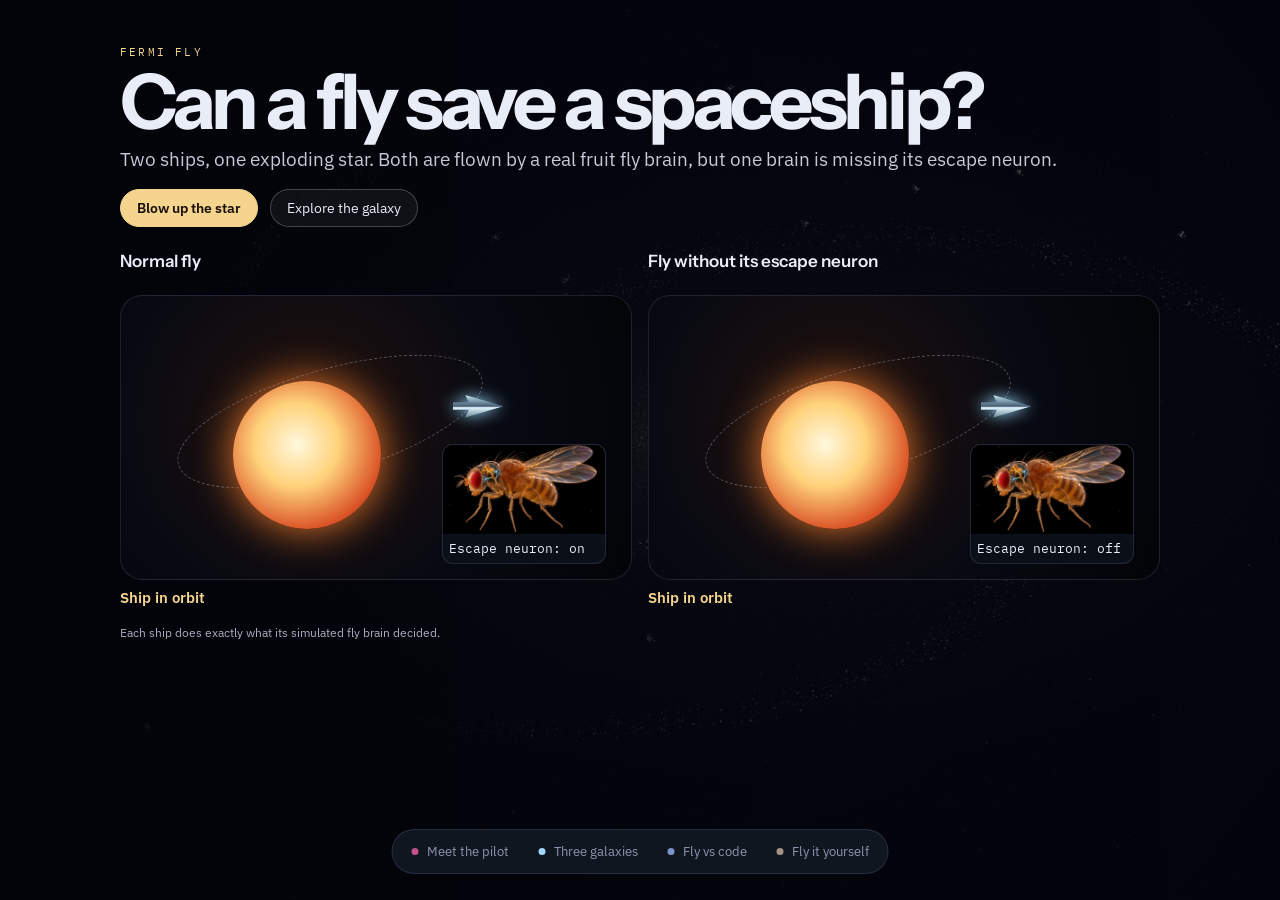
==== commit e85e9f03: "Remove all hardware references; make Fly it yourself a software-only console Drops the Arduino previ" ====
--- a/viz/index.html
+++ b/viz/index.html
@@ -533,19 +533,8 @@
     <section data-id="hardware">
       <h2>Fly it yourself</h2>
       <p class="lede">Set up a planet and ask the real fly brain what to do. This runs the whole brain live, not a recording.</p>
-      <div class="console" aria-label="Console preview">
-        <div class="leds" id="leds">
-          <div class="led" data-n="MN9" style="--c:var(--sugar)"><i></i>Eat</div>
-          <div class="led" data-n="DNp09" style="--c:var(--fwd)"><i></i>Forward</div>
-          <div class="led" data-n="MDN" style="--c:var(--bitter)"><i></i>Back up</div>
-          <div class="led" data-n="GF" style="--c:var(--loom)"><i></i>Escape</div>
-        </div>
-        <div class="meter" style="--c:var(--loom)"><span>Danger</span><div class="track"><div class="fill" id="loomFill"></div></div><b id="loomVal">0.00</b></div>
-        <div><button class="btn primary" id="waveBtn">Wave a hand at it</button></div>
-        <p style="font-size:12.5px;color:var(--dim);margin:0">Preview. With the Arduino board, a distance sensor turns your real hand into danger.</p>
-      </div>
       <div class="block">
-        <h3>Ask the fly brain</h3>
+        <h3>1. Build a planet</h3>
         <div class="console real-fly offline" id="realFly">
           <p class="small-note" id="realFlyNote">To use this, start the server with <code>python -m viz.server</code> and open this page from it.</p>
           <div class="slider" style="--c:var(--sugar)"><label for="inSugar">Sweet</label><input type="range" id="inSugar" min="0" max="1" step="0.05" value="1"><b id="vSugar">100%</b></div>
@@ -553,13 +542,24 @@
           <div class="slider" style="--c:var(--loom)"><label for="inLoom">Danger</label><input type="range" id="inLoom" min="0" max="1" step="0.05" value="0"><b id="vLoom">0%</b></div>
           <label class="check-row"><input type="checkbox" id="silGF"> Remove the escape neuron</label>
           <div><button class="btn primary" id="runFly">Ask the fly</button> <button class="btn" id="previewFly">Instant guess</button></div>
-          <div class="fly-out" id="flyOut"></div>
         </div>
       </div>
+      <div class="block">
+        <h3>2. See what the brain did</h3>
+        <div class="console">
+          <div class="leds" id="leds">
+            <div class="led" data-n="MN9" style="--c:var(--sugar)"><i></i>Eat</div>
+            <div class="led" data-n="DNp09" style="--c:var(--fwd)"><i></i>Forward</div>
+            <div class="led" data-n="MDN" style="--c:var(--bitter)"><i></i>Back up</div>
+            <div class="led" data-n="GF" style="--c:var(--loom)"><i></i>Escape</div>
+          </div>
+          <div class="fly-out" id="flyOut"><p class="small-note">A light turns on for each neuron that fired.</p></div>
+        </div>
+      </div>
       <ol class="steps">
-        <li>Move your hand toward the board. Its distance sensor feels that as danger.</li>
-        <li>The fly brain runs on the laptop and decides what to do.</li>
-        <li>The lights show which neuron fired. If the escape light flashes, the colonies on screen flee.</li>
+        <li>Slide Sweet, Bitter and Danger to describe a planet.</li>
+        <li>Press Ask the fly. Four copies of the real brain think it over for 0.2 seconds each.</li>
+        <li>The lights show which neurons fired. Try a sweet planet, then add a little danger and watch Escape take over.</li>
       </ol>
     </section>
 
@@ -580,7 +580,6 @@
           <span class="chip">Shiu et al. brain model</span>
           <span class="chip">PyTorch</span>
           <span class="chip">Modal GPUs</span>
-          <span class="chip">Arduino UNO Q</span>
         </div>
       </div>
     </section>
@@ -939,31 +938,14 @@
 $('#nextBtn').addEventListener('click', () => { const i = ORDER.indexOf(current.id); go(ORDER[(i + 1) % ORDER.length]); });
 
 
-/* hardware preview */
+/* neuron lights for the console */
 const hw = (() => {
   const leds = Object.fromEntries([...document.querySelectorAll('.led')].map(l => [l.dataset.n, l]));
-  const fill = $('#loomFill'), val = $('#loomVal');
-  let busy = false;
   const set = (n, on) => leds[n].classList.toggle('on', on);
-  set('MN9', true);
   function showRates(r, gfSpiked){
     set('MN9', r.MN9.mean_hz > 5); set('DNp09', r.DNp09.mean_hz > 5); set('MDN', r.MDN.mean_hz > 5); set('GF', gfSpiked > 0);
   }
-  function wave(peak){
-    if (busy) return; busy = true;
-    const steps = [.15,.3,.5,.72,.9].map(v => v*peak/.9), tick = reduce ? 120 : 160;
-    steps.forEach((v, i) => setTimeout(() => {
-      fill.style.width = v*100 + '%'; val.textContent = v.toFixed(2);
-      set('MN9', v < .5); set('MDN', v >= .3 && v < .72); set('DNp09', false);
-      if (v >= .72) set('GF', true);
-    }, i*tick));
-    setTimeout(() => {
-      fill.style.width = '0%'; val.textContent = '0.00';
-      set('GF', false); set('MDN', false); set('MN9', true); busy = false;
-    }, steps.length*tick + 1100);
-  }
-  $('#waveBtn').addEventListener('click', () => wave(.9));
-  return {wave, showRates};
+  return {showRates};
 })();
 
 /* ---------------- sanity checks (real results from brain.sanity) ---------------- */
@@ -1424,8 +1406,7 @@
     catch(e){ return; }
     ws.onmessage = ev => {
       let m; try { m = JSON.parse(ev.data); } catch(e){ return; }
-      if (m.type === 'loom'){ $('#inLoom').value = m.value; $('#vLoom').textContent = Math.round(+m.value*100) + '%'; hw.wave(Math.max(.2, m.value)); }
-      else if (m.type === 'start'){ demo.startLive(m.meta, m.stars); }
+      if (m.type === 'start'){ demo.startLive(m.meta, m.stars); }
       else if (m.type === 'frame'){ demo.pushFrame(m); }
     };
     ws.onclose = () => setTimeout(socket, 3000);
